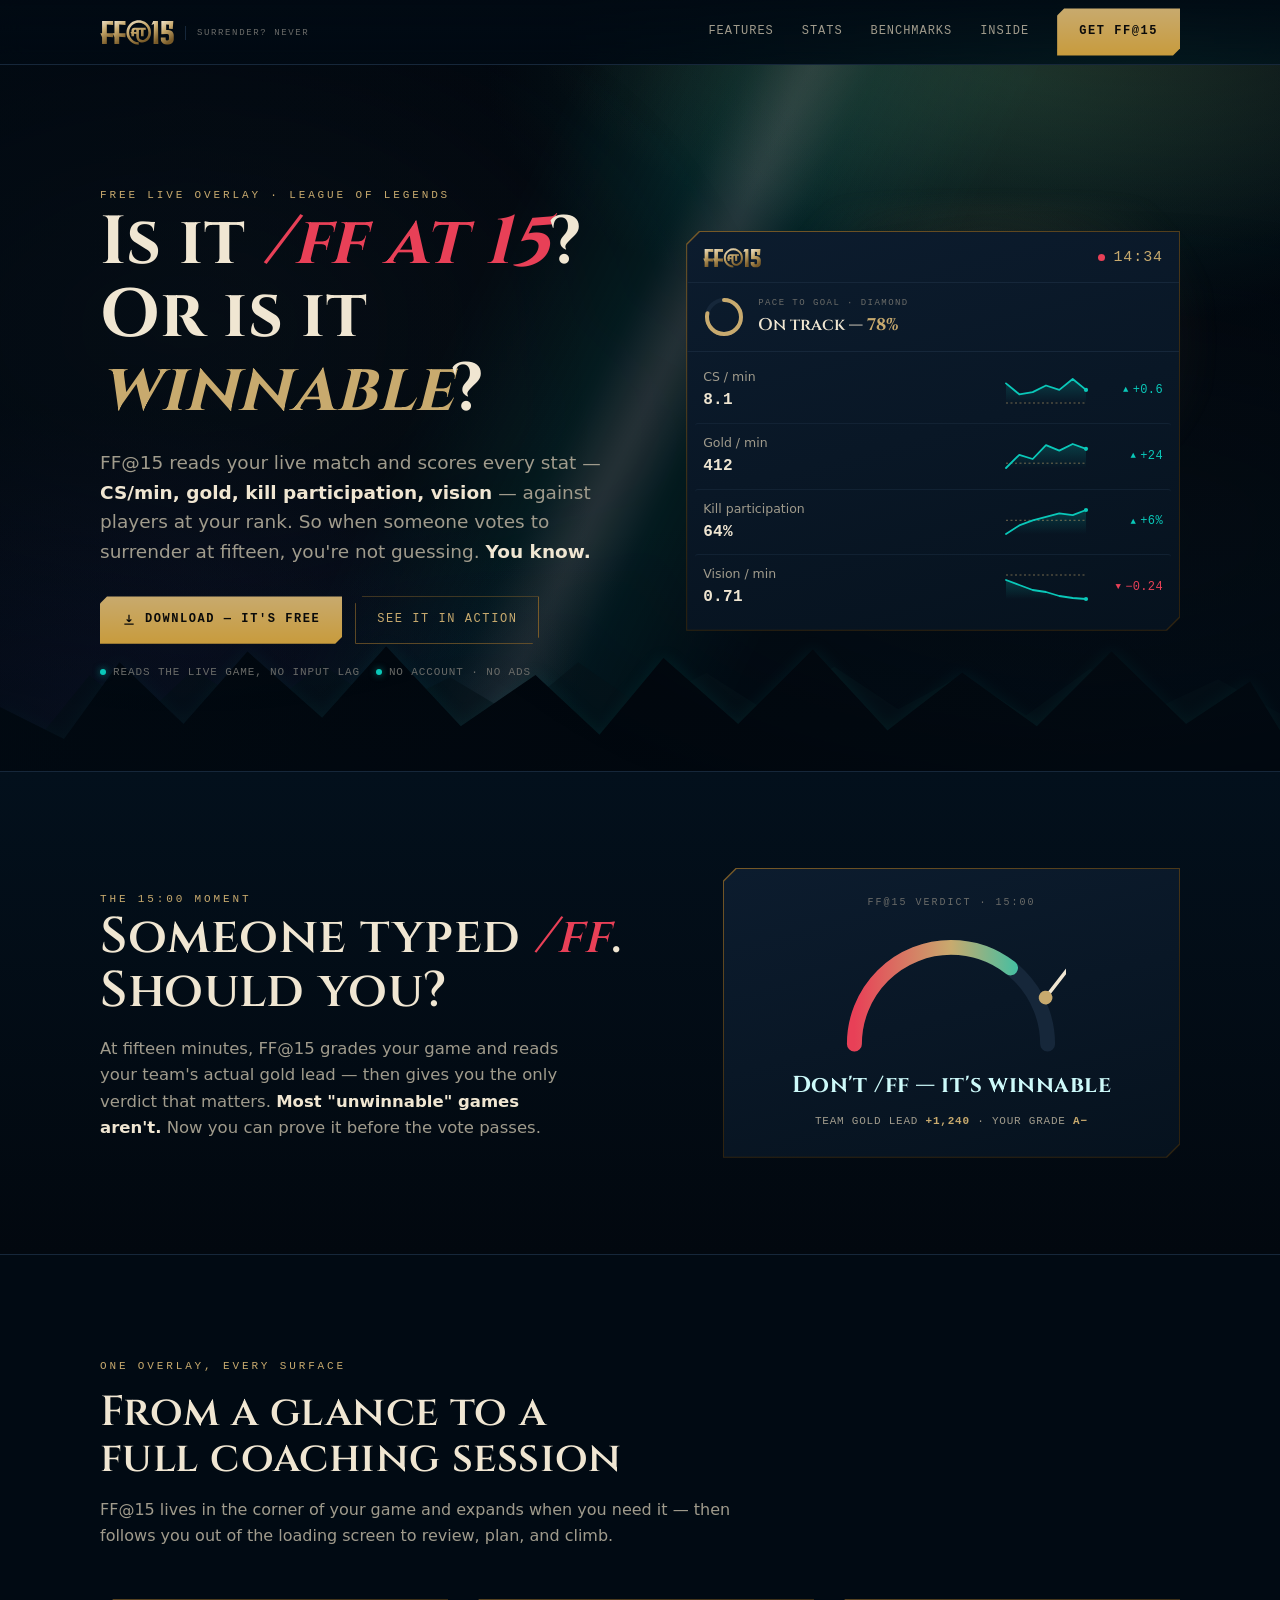
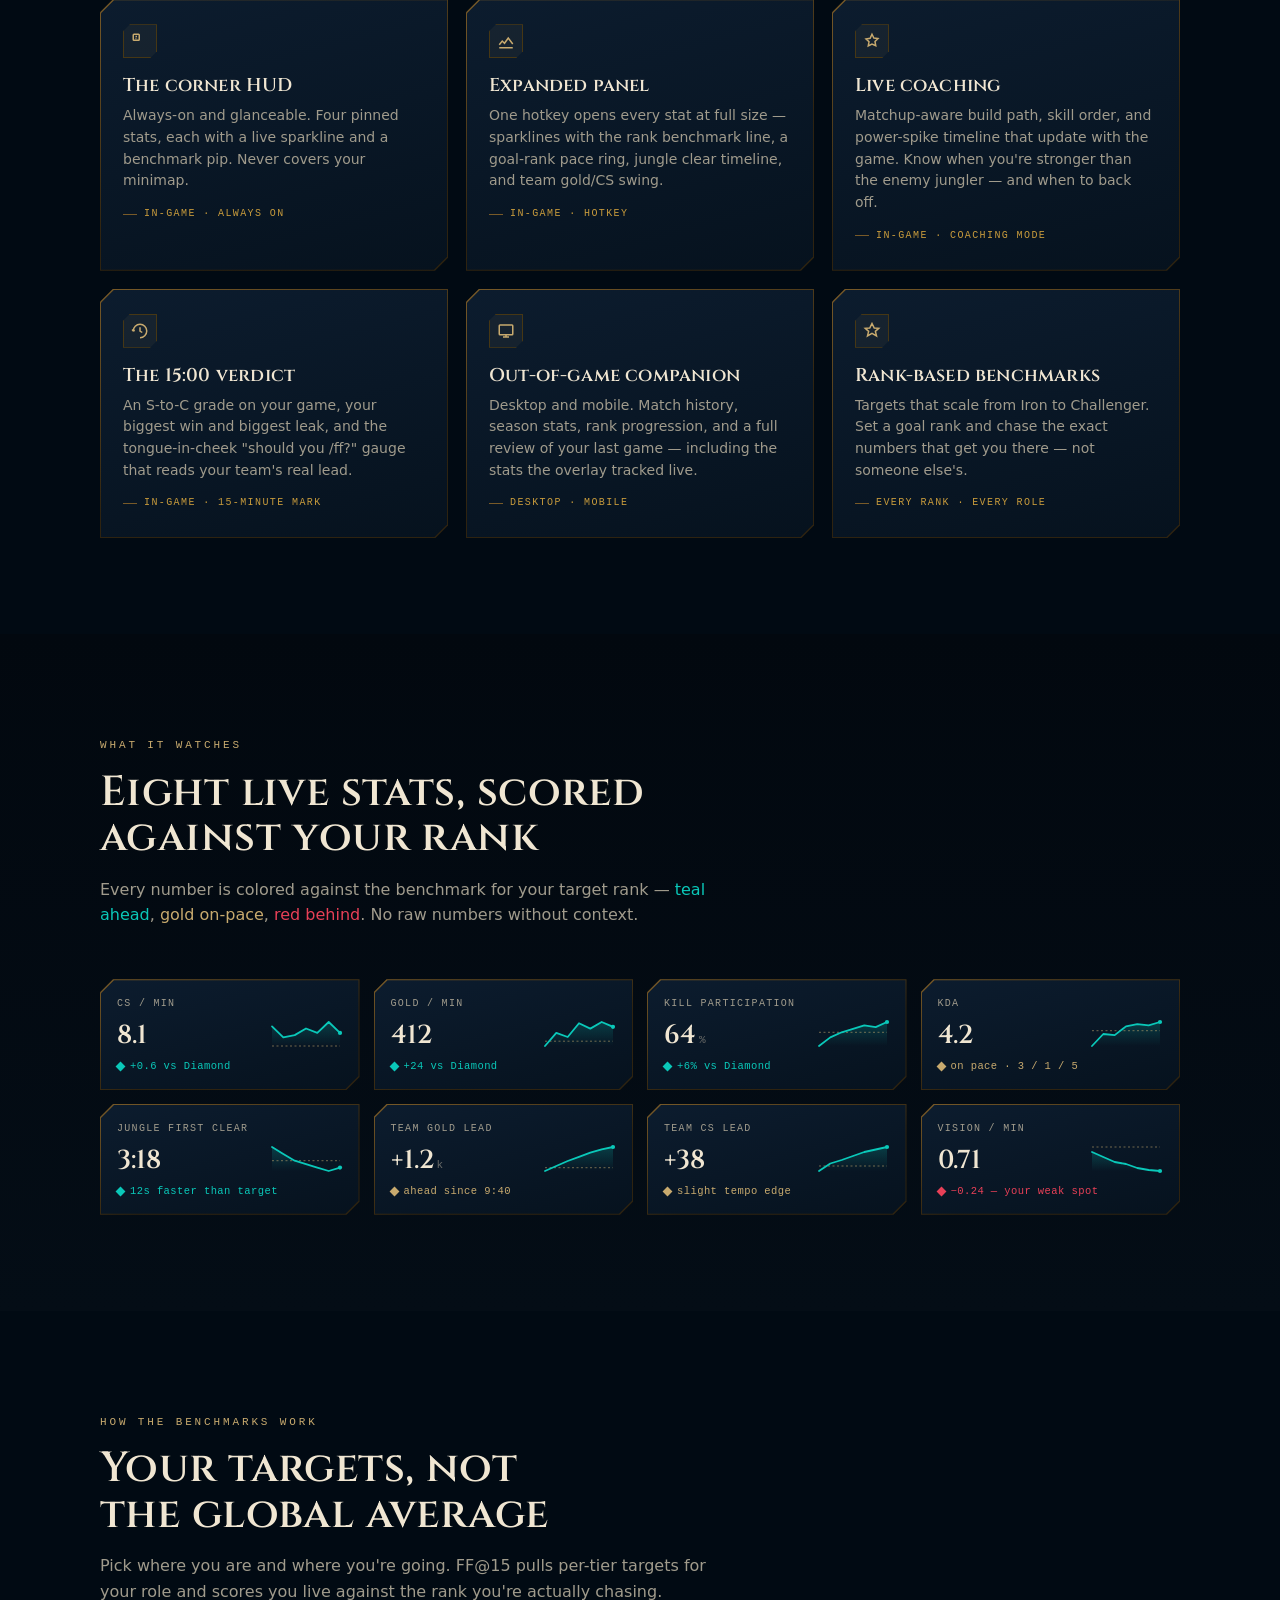
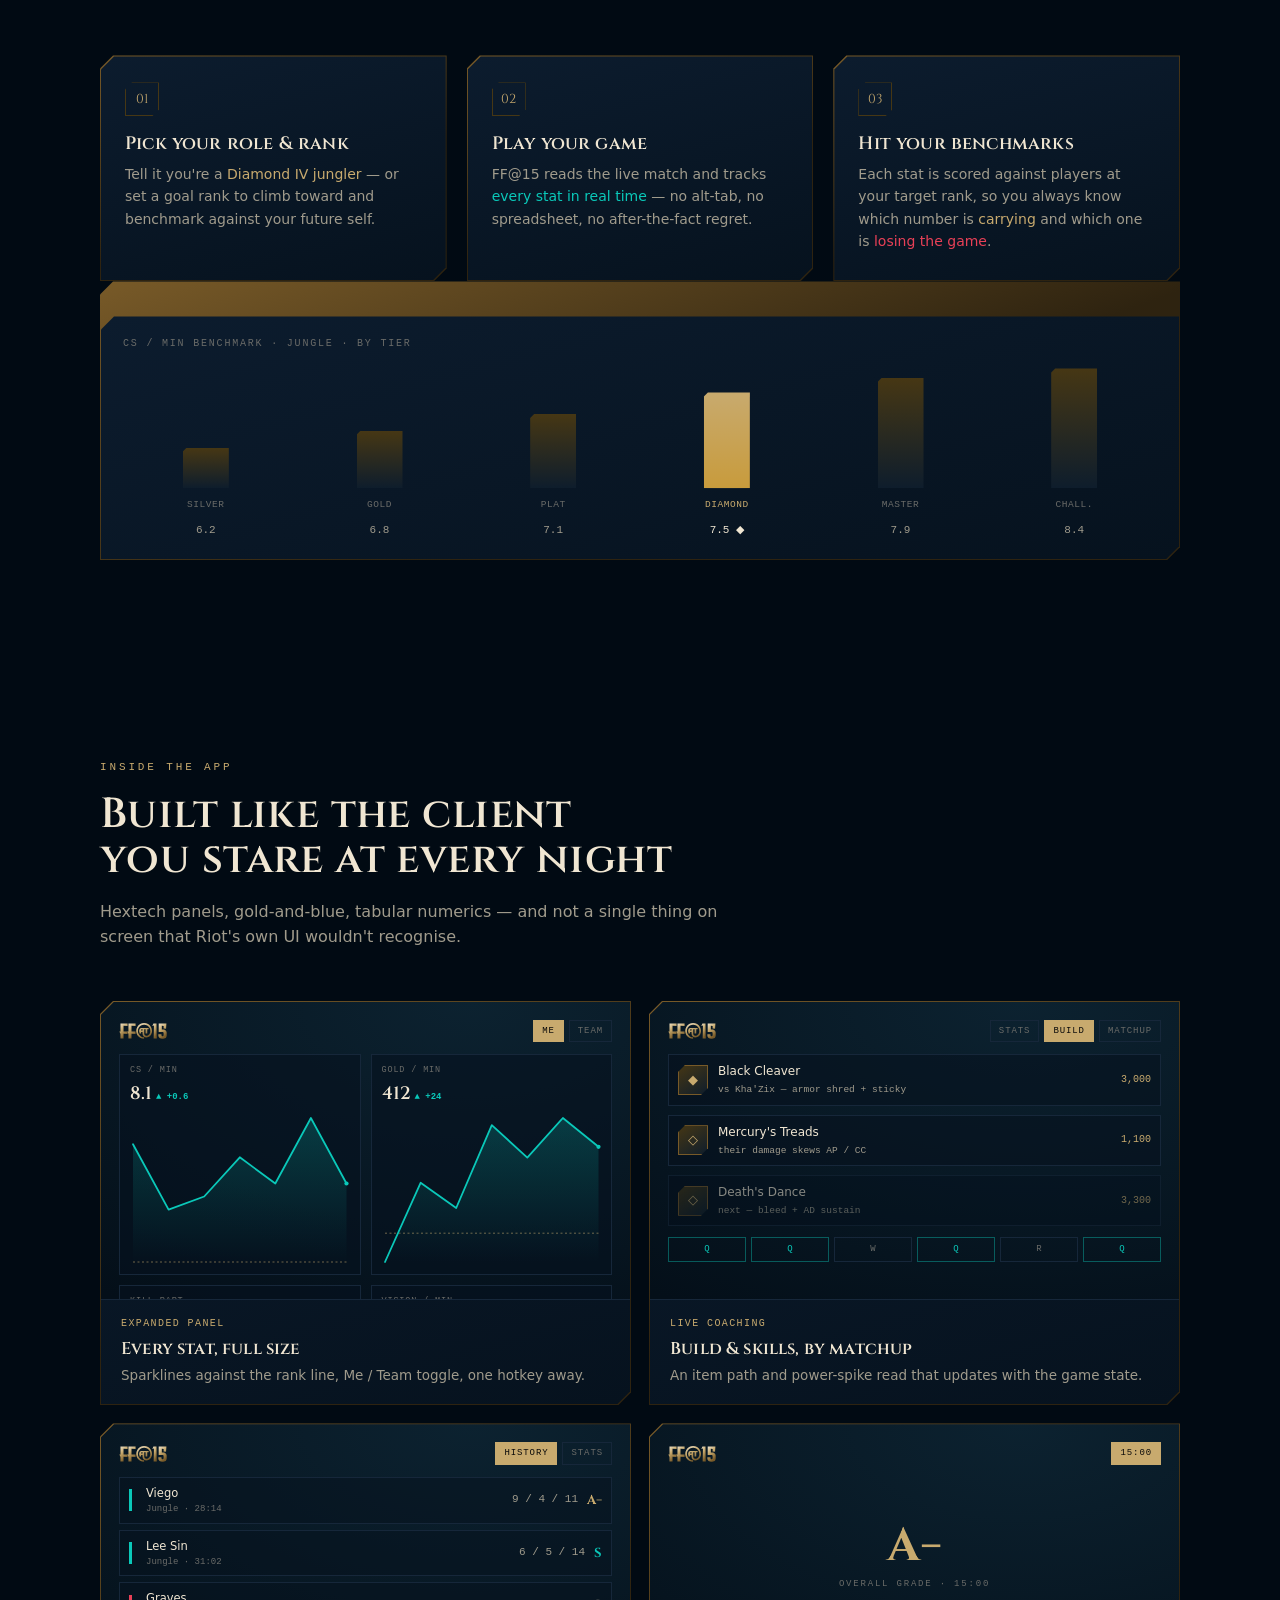
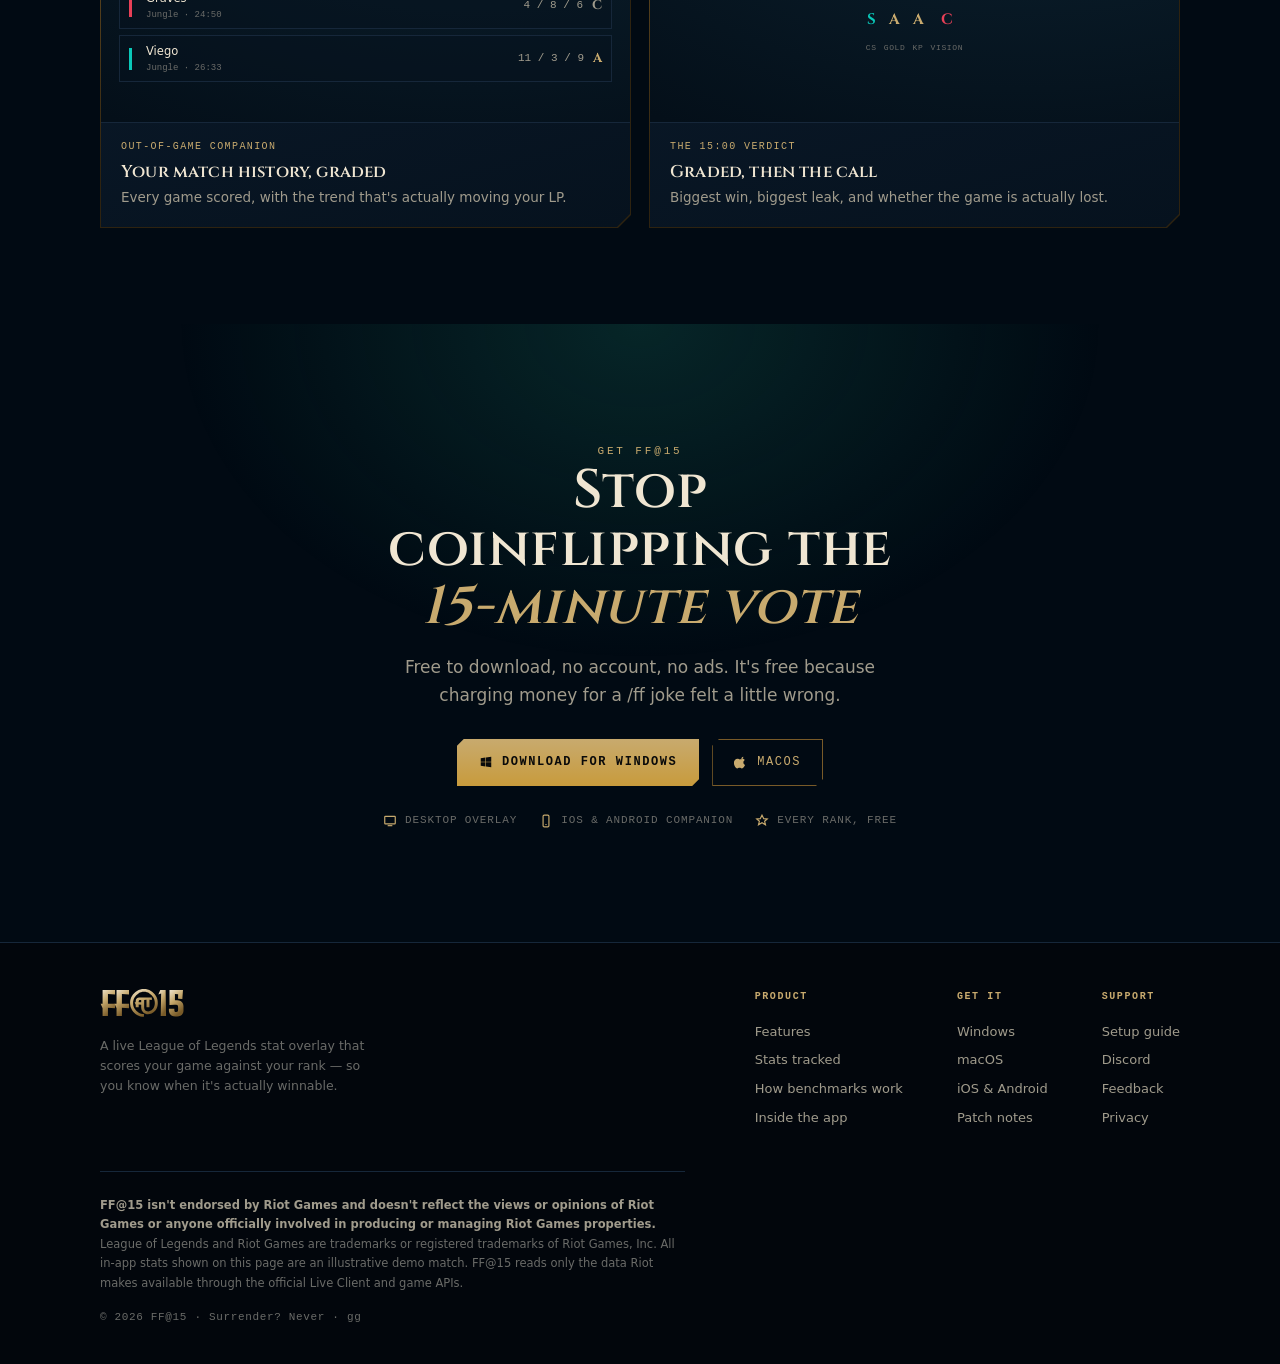
==== index.html @ ae90e87e "Initial FF@15 marketing site for GitHub Pages. Self-contained landing page with OG image, custom dom" ====
<!doctype html>
<html lang="en">
<head>
<meta charset="utf-8"/>
<meta name="viewport" content="width=device-width,initial-scale=1"/>
<title>FF@15 — Know if it's actually winnable, by 15:00</title>
<meta name="description" content="A free live overlay for League of Legends. FF@15 reads your match in real time and scores every stat — CS/min, gold, KP, vision — against your rank. So when someone types /ff at 15, you actually know the answer."/>
<meta name="theme-color" content="#010A13"/>

<!-- ====== Social / Open Graph ======
     Replace https://ff15.gg with your real deployed domain before going live.
     og:image MUST be an absolute URL for previews to render. -->
<link rel="canonical" href="https://ff15.gg/"/>
<meta property="og:type" content="website"/>
<meta property="og:site_name" content="FF@15"/>
<meta property="og:url" content="https://ff15.gg/"/>
<meta property="og:title" content="FF@15 — Know if it's actually winnable, by 15:00"/>
<meta property="og:description" content="A free League of Legends live overlay that scores every stat against your rank in real time. So when someone types /ff at 15, you know the answer."/>
<meta property="og:image" content="https://ff15.gg/og-image.png"/>
<meta property="og:image:secure_url" content="https://ff15.gg/og-image.png"/>
<meta property="og:image:type" content="image/png"/>
<meta property="og:image:width" content="1200"/>
<meta property="og:image:height" content="630"/>
<meta property="og:image:alt" content="FF@15 live overlay over Summoner's Rift at night — match clock at 14:32, stats scored against the Diamond benchmark."/>
<meta name="twitter:card" content="summary_large_image"/>
<meta name="twitter:title" content="FF@15 — Know if it's actually winnable, by 15:00"/>
<meta name="twitter:description" content="A free League of Legends live overlay that scores every stat against your rank in real time. So when someone types /ff at 15, you know the answer."/>
<meta name="twitter:image" content="https://ff15.gg/og-image.png"/>
<meta name="twitter:image:alt" content="FF@15 live overlay over Summoner's Rift at night."/>

<link rel="preconnect" href="https://fonts.googleapis.com"/>
<link rel="preconnect" href="https://fonts.gstatic.com" crossorigin/>
<link href="https://fonts.googleapis.com/css2?family=Cinzel:wght@500;600;700&display=swap" rel="stylesheet"/>
<style>
  :root{
    --bg:#010A13;--bg-2:#02060c;--surface:#0A1428;--surface-2:#0c1c2e;--fg:#F0E6D2;
    --muted:#A09B8C;--dim:#6A6B68;
    --gold:#C8AA6E;--gold-2:#C89B3C;--gold-bright:#F0E6D2;--border-gold:#785A28;--line-gold:#463714;
    --line:#16273A;--blue:#0AC8B9;--blue-light:#CDFAFA;--red:#E84057;
    --fd:'Cinzel','Trajan Pro','Palatino Linotype',Georgia,serif;
    --fb:-apple-system,BlinkMacSystemFont,'Segoe UI',system-ui,sans-serif;
    --fm:ui-monospace,'SF Mono',Menlo,monospace;
    --bevel:polygon(13px 0,100% 0,100% calc(100% - 13px),calc(100% - 13px) 100%,0 100%,0 13px);
    --bevel-sm:polygon(7px 0,100% 0,100% calc(100% - 7px),calc(100% - 7px) 100%,0 100%,0 7px);
  }
  *{box-sizing:border-box;margin:0;padding:0}
  html{scroll-behavior:smooth;overflow-x:hidden}
  svg.spk{display:block;width:100%;min-width:0;max-width:100%}
  body{
    background:var(--bg);color:var(--fg);font-family:var(--fb);line-height:1.6;
    -webkit-font-smoothing:antialiased;font-variant-numeric:tabular-nums;overflow-x:hidden;
  }
  /* hairline rune grid wash across the page */
  body::before{content:"";position:fixed;inset:0;pointer-events:none;z-index:0;opacity:.4;
    background:linear-gradient(transparent 96%,rgba(120,90,40,.05) 96%) 0 0/100% 44px,
      linear-gradient(90deg,transparent 96%,rgba(120,90,40,.05) 96%) 0 0/44px 100%;
    mask:radial-gradient(140% 70% at 50% 0%,#000,transparent 78%);}
  .wrap{max-width:1160px;margin:0 auto;padding:0 clamp(18px,4vw,40px);position:relative;z-index:1}
  a{color:inherit;text-decoration:none}
  h1,h2,h3{font-family:var(--fd);font-weight:600;letter-spacing:.01em;line-height:1.08;text-wrap:balance}
  .mono{font-family:var(--fm)}
  .kicker{font-family:var(--fm);font-size:11px;letter-spacing:.26em;text-transform:uppercase;color:var(--gold)}

  /* ---- buttons ---- */
  .btn{display:inline-flex;align-items:center;gap:9px;font-family:var(--fm);font-size:12px;
    letter-spacing:.13em;text-transform:uppercase;padding:14px 22px;cursor:pointer;border:0;
    clip-path:var(--bevel-sm);transition:transform .15s,filter .15s,background .15s;position:relative}
  .btn:hover{transform:translateY(-2px)}
  .btn-gold{background:linear-gradient(180deg,var(--gold),var(--gold-2));color:#0a0a0a;font-weight:700;
    box-shadow:0 6px 22px rgba(200,155,60,.28)}
  .btn-gold:hover{filter:brightness(1.08)}
  .btn-ghost{background:transparent;color:var(--gold);box-shadow:inset 0 0 0 1px var(--border-gold)}
  .btn-ghost:hover{background:rgba(200,170,110,.07);color:var(--blue-light);box-shadow:inset 0 0 0 1px var(--gold)}
  .btn svg{width:14px;height:14px}

  /* ---- hex panel (gradient border + bevel) ---- */
  .hex{background:linear-gradient(160deg,var(--border-gold),#2e2310 60%);clip-path:var(--bevel);padding:1px}
  .hex-in{background:linear-gradient(165deg,var(--surface-2),#06121e);clip-path:var(--bevel);height:100%}

  /* ---- nav ---- */
  header.nav{position:sticky;top:0;z-index:50;backdrop-filter:blur(12px);-webkit-backdrop-filter:blur(12px);
    background:linear-gradient(180deg,rgba(1,10,19,.92),rgba(1,10,19,.62));border-bottom:1px solid var(--line)}
  .nav-in{display:flex;align-items:center;gap:22px;height:64px}
  .brand{display:flex;align-items:center;gap:11px}
  .brand .logo{width:74px;height:25px;display:block}
  .brand .tag{font-family:var(--fm);font-size:9px;letter-spacing:.18em;color:var(--dim);text-transform:uppercase;
    border-left:1px solid var(--line);padding-left:11px;margin-top:2px}
  .nav-links{margin-left:auto;display:flex;align-items:center;gap:28px}
  .nav-links a.lk{font-family:var(--fm);font-size:12px;letter-spacing:.08em;color:var(--muted);text-transform:uppercase;transition:color .15s}
  .nav-links a.lk:hover{color:var(--gold)}
  @media(max-width:780px){.nav-links a.lk{display:none}}

  /* ---- hero ---- */
  .hero{position:relative;padding:clamp(64px,9vw,118px) 0 clamp(56px,7vw,92px)}
  .hero::before{content:"";position:absolute;inset:-10% -20% auto;height:120%;z-index:0;pointer-events:none;
    background:radial-gradient(60% 70% at 78% 8%,rgba(16,80,72,.55),transparent 55%),
      radial-gradient(55% 60% at 8% 80%,rgba(40,35,80,.4),transparent 60%);}
  .hero-grid{position:relative;z-index:1;display:grid;grid-template-columns:1.04fr .96fr;gap:clamp(28px,4vw,56px);align-items:center}
  @media(max-width:900px){.hero-grid{grid-template-columns:1fr;gap:42px}}
  .hero h1{font-size:clamp(38px,6vw,68px);font-weight:700}
  .hero h1 .em{color:var(--gold);font-style:italic}
  .hero h1 .ff{color:var(--red);font-style:italic;white-space:nowrap}
  .hero .lede{color:var(--muted);font-size:clamp(15px,1.6vw,18.5px);margin-top:22px;max-width:52ch}
  .hero .lede b{color:var(--fg);font-weight:600}
  .hero-cta{display:flex;gap:13px;flex-wrap:wrap;margin-top:30px}
  .hero-sub{display:flex;gap:16px;flex-wrap:wrap;margin-top:20px;font-family:var(--fm);font-size:11px;
    letter-spacing:.08em;color:var(--dim);text-transform:uppercase}
  .hero-sub span{display:inline-flex;align-items:center;gap:7px}
  .hero-sub .dot{width:6px;height:6px;border-radius:50%;background:var(--blue);box-shadow:0 0 7px rgba(10,200,185,.6)}

  /* ---- Summoner's Rift at night (original CSS/SVG scene) ---- */
  .rift{position:absolute;inset:0;z-index:0;overflow:hidden;pointer-events:none}
  .rift>*{position:absolute}
  .rift .sky{inset:0;background:
    radial-gradient(78% 66% at 84% -8%,rgba(200,155,60,.20),transparent 55%),
    radial-gradient(70% 60% at 80% 2%,rgba(16,92,84,.50),transparent 60%),
    radial-gradient(64% 70% at 6% 92%,rgba(44,38,92,.40),transparent 62%),
    linear-gradient(180deg,#02070e 0%,#01060c 58%,var(--bg) 100%)}
  /* river of light cutting diagonally toward the horizon */
  .rift .river{inset:-24% -12%;
    background:linear-gradient(116deg,transparent 39%,rgba(10,200,185,.09) 47%,rgba(205,250,250,.17) 50%,rgba(10,200,185,.09) 53%,transparent 61%);
    filter:blur(7px);mix-blend-mode:screen}
  .rift .trees{bottom:0;left:0;width:100%;height:auto;display:block}
  .rift .trees.far{opacity:.62}
  .rift .trees.near{filter:drop-shadow(0 -1px 8px rgba(10,200,185,.11))}
  .rift .fog{inset:-30%;filter:blur(34px);
    background:radial-gradient(40% 48% at 28% 42%,rgba(120,150,160,.07),transparent 70%),
      radial-gradient(48% 40% at 72% 60%,rgba(80,112,124,.06),transparent 70%);
    animation:riftFog 28s ease-in-out infinite alternate}
  @keyframes riftFog{from{transform:translate3d(-2%,0,0)}to{transform:translate3d(3.5%,-2%,0)}}
  .rift .motes i{position:absolute;width:3px;height:3px;border-radius:50%;background:var(--gold);
    box-shadow:0 0 7px 1px rgba(200,170,110,.7);opacity:0;animation:riftMote linear infinite}
  .rift .motes i.t{background:var(--blue-light);box-shadow:0 0 7px 1px rgba(10,200,185,.7)}
  @keyframes riftMote{0%{opacity:0;transform:translateY(12px) scale(.8)}
    16%{opacity:.9}82%{opacity:.65}100%{opacity:0;transform:translateY(-64px) scale(1.05)}}
  /* vignette keeps the copy column dark + legible */
  .rift .vig{inset:0;background:
    radial-gradient(120% 95% at 32% 38%,transparent 32%,rgba(1,10,19,.5) 80%),
    linear-gradient(90deg,rgba(1,10,19,.58),transparent 47%)}
  @media(prefers-reduced-motion:reduce){.rift .fog,.rift .motes i{animation:none}}

  /* ---- hero HUD mockup ---- */
  .hud{position:relative}
  .hud-glow{position:absolute;inset:-30px;background:radial-gradient(60% 60% at 60% 30%,rgba(200,170,110,.16),transparent 70%);filter:blur(8px);z-index:0}
  .hud-card{position:relative;z-index:1}
  .hud-top{display:flex;align-items:center;gap:12px;padding:14px 16px 12px;border-bottom:1px solid var(--line)}
  .hud-top .logo{width:58px;height:20px}
  .clock{margin-left:auto;display:flex;align-items:center;gap:8px}
  .clock .live{width:7px;height:7px;border-radius:50%;background:var(--red);box-shadow:0 0 0 0 rgba(232,64,87,.6);animation:pulse 1.8s infinite}
  @keyframes pulse{0%{box-shadow:0 0 0 0 rgba(232,64,87,.55)}70%{box-shadow:0 0 0 8px rgba(232,64,87,0)}100%{box-shadow:0 0 0 0 rgba(232,64,87,0)}}
  .clock .t{font-family:var(--fm);font-size:15px;color:var(--gold);letter-spacing:.06em}
  .pace{padding:13px 16px;border-bottom:1px solid var(--line);display:flex;align-items:center;gap:13px}
  .pace .ring{width:42px;height:42px;flex:0 0 auto}
  .pace .pace-txt .lab{font-family:var(--fm);font-size:9px;letter-spacing:.16em;color:var(--dim);text-transform:uppercase}
  .pace .pace-txt .val{font-family:var(--fd);font-size:17px;color:var(--fg);font-weight:600;margin-top:1px}
  .pace .pace-txt .val b{color:var(--gold)}
  .rows{padding:6px 8px 10px}
  .row{display:grid;grid-template-columns:1fr 86px 64px;align-items:center;gap:10px;padding:9px 8px;border-radius:3px}
  .row+.row{border-top:1px solid rgba(22,39,58,.7)}
  .row .name{font-size:12.5px;color:var(--muted)}
  .row .name b{display:block;color:var(--fg);font-size:16px;font-family:var(--fm);letter-spacing:.02em;margin-top:1px}
  .row .spk{height:30px}
  .row .delta{justify-self:end;font-family:var(--fm);font-size:12px;letter-spacing:.03em;display:flex;align-items:center;gap:4px;white-space:nowrap}
  .up{color:var(--blue)} .down{color:var(--red)} .on{color:var(--gold)}
  .row .delta .ar{font-size:9px}

  /* ---- section scaffolding ---- */
  section{position:relative;padding:clamp(56px,8vw,96px) 0}
  .sec-head{max-width:62ch;margin-bottom:clamp(34px,4vw,52px)}
  .sec-head h2{font-size:clamp(26px,3.6vw,42px);margin-top:14px}
  .sec-head p{color:var(--muted);font-size:16px;margin-top:16px}
  .divider{height:1px;background:linear-gradient(90deg,transparent,var(--border-gold),transparent);opacity:.5}

  /* reveal */
  .rv{opacity:0;transform:translateY(22px);transition:opacity .7s cubic-bezier(.2,.7,.2,1),transform .7s cubic-bezier(.2,.7,.2,1)}
  .rv.in{opacity:1;transform:none}

  /* ---- hook band ---- */
  .hook{background:linear-gradient(180deg,#03101c,#02080f);border-top:1px solid var(--line);border-bottom:1px solid var(--line)}
  .hook-grid{display:grid;grid-template-columns:1.1fr .9fr;gap:clamp(30px,5vw,64px);align-items:center}
  @media(max-width:820px){.hook-grid{grid-template-columns:1fr;gap:36px}}
  .hook h2{font-size:clamp(28px,4.2vw,50px)}
  .hook h2 .slash{color:var(--red);font-style:italic}
  .hook p{color:var(--muted);font-size:16.5px;margin-top:18px;max-width:46ch}
  .hook p b{color:var(--fg)}
  /* verdict gauge */
  .verdict{padding:26px 24px;text-align:center}
  .verdict .lab{font-family:var(--fm);font-size:10px;letter-spacing:.2em;color:var(--dim);text-transform:uppercase}
  .gauge{width:230px;max-width:80%;margin:18px auto 4px;display:block}
  .verdict .call{font-family:var(--fd);font-size:23px;font-weight:700;color:var(--blue-light);margin-top:6px;letter-spacing:.02em}
  .verdict .sub{font-family:var(--fm);font-size:11px;letter-spacing:.07em;color:var(--muted);margin-top:8px;text-transform:uppercase}
  .verdict .sub b{color:var(--gold)}

  /* ---- features ---- */
  .feat-grid{display:grid;grid-template-columns:repeat(3,1fr);gap:18px}
  @media(max-width:900px){.feat-grid{grid-template-columns:repeat(2,1fr)}}
  @media(max-width:600px){.feat-grid{grid-template-columns:1fr}}
  .feat{padding:24px 22px 26px;height:100%}
  .feat .ic{width:34px;height:34px;display:grid;place-items:center;color:var(--gold);
    box-shadow:inset 0 0 0 1px var(--line-gold);clip-path:var(--bevel-sm);background:rgba(200,170,110,.06)}
  .feat .ic svg{width:18px;height:18px}
  .feat h3{font-size:18.5px;margin-top:18px;color:var(--fg)}
  .feat p{color:var(--muted);font-size:14px;margin-top:9px;line-height:1.55}
  .feat .meta{font-family:var(--fm);font-size:10px;letter-spacing:.14em;text-transform:uppercase;color:var(--gold-2);margin-top:14px;display:flex;align-items:center;gap:7px}
  .feat .meta::before{content:"";width:14px;height:1px;background:var(--border-gold)}

  /* ---- stats tracked ---- */
  .stats{background:linear-gradient(180deg,#02080f,#040d16)}
  .stat-grid{display:grid;grid-template-columns:repeat(4,1fr);gap:14px}
  @media(max-width:860px){.stat-grid{grid-template-columns:repeat(2,1fr)}}
  .stat{padding:16px 16px 14px}
  .stat .sn{font-family:var(--fm);font-size:10px;letter-spacing:.13em;text-transform:uppercase;color:var(--muted)}
  .stat .row2{display:flex;align-items:flex-end;justify-content:space-between;gap:8px;margin-top:7px}
  .stat .v{font-family:var(--fd);font-size:26px;font-weight:600;color:var(--fg);line-height:1}
  .stat .v small{font-family:var(--fm);font-size:11px;color:var(--dim);font-weight:400;margin-left:3px}
  .stat .spk{height:30px;width:74px;flex:0 0 auto}
  .stat .bm{font-family:var(--fm);font-size:10.5px;letter-spacing:.04em;margin-top:9px;display:flex;align-items:center;gap:6px}
  .stat .bm .pip{width:7px;height:7px;transform:rotate(45deg)}

  /* ---- how it works ---- */
  .steps{display:grid;grid-template-columns:repeat(3,1fr);gap:20px;counter-reset:s}
  @media(max-width:820px){.steps{grid-template-columns:1fr;gap:14px}}
  .step{padding:26px 24px 28px;position:relative;counter-increment:s}
  .step .no{font-family:var(--fd);font-size:13px;color:var(--gold);width:34px;height:34px;display:grid;place-items:center;
    box-shadow:inset 0 0 0 1px var(--line-gold);clip-path:var(--bevel-sm)}
  .step .no::before{content:counter(s,decimal-leading-zero)}
  .step h3{font-size:18px;margin-top:18px;color:var(--fg)}
  .step p{color:var(--muted);font-size:14px;margin-top:9px}
  .step p .g{color:var(--gold)} .step p .t{color:var(--blue)}
  /* rank ladder */
  .ladder{margin-top:34px;padding:20px 22px}
  .ladder .lab{font-family:var(--fm);font-size:10px;letter-spacing:.18em;text-transform:uppercase;color:var(--dim);margin-bottom:16px}
  .tiers{display:flex;align-items:flex-end;gap:8px}
  .tier{flex:1;display:flex;flex-direction:column;align-items:center;gap:9px;justify-content:flex-end}
  .tier .track{width:100%;height:120px;display:flex;align-items:flex-end;justify-content:center}
  .tier .bar{width:100%;max-width:46px;height:0;clip-path:polygon(4px 0,100% 0,100% 100%,0 100%,0 4px);
    background:linear-gradient(180deg,var(--line-gold),#0e1d2c);position:relative;transition:height .9s cubic-bezier(.2,.7,.2,1)}
  .tier .bar.goal{background:linear-gradient(180deg,var(--gold),var(--gold-2));box-shadow:0 0 18px rgba(200,170,110,.35)}
  .tier .tn{font-family:var(--fm);font-size:9.5px;letter-spacing:.06em;color:var(--dim);text-transform:uppercase}
  .tier.goal .tn{color:var(--gold)}
  .tier .tv{font-family:var(--fm);font-size:11px;color:var(--muted)}
  .tier.goal .tv{color:var(--gold-bright)}

  /* ---- showcase ---- */
  .show-grid{display:grid;grid-template-columns:repeat(2,1fr);gap:18px}
  @media(max-width:760px){.show-grid{grid-template-columns:1fr}}
  .shot{padding:0;overflow:hidden}
  .shot .cap{padding:16px 20px 18px;border-top:1px solid var(--line)}
  .shot .cap .t{font-family:var(--fm);font-size:10px;letter-spacing:.14em;text-transform:uppercase;color:var(--gold)}
  .shot .cap h3{font-size:17px;margin-top:8px;color:var(--fg)}
  .shot .cap p{color:var(--muted);font-size:13.5px;margin-top:6px}
  .shot .frame{aspect-ratio:16/9;position:relative;overflow:hidden;background:radial-gradient(120% 120% at 70% 0%,#0c2230,#040f19)}
  .shot .frame .px{position:absolute;inset:18px;display:flex;flex-direction:column}

  /* mini in-frame mock: expanded panel */
  .mk-head{display:flex;align-items:center;gap:8px;margin-bottom:12px}
  .mk-head .logo{width:48px;height:16px}
  .mk-head .tabs{margin-left:auto;display:flex;gap:5px}
  .mk-head .tabs span{font-family:var(--fm);font-size:9px;letter-spacing:.1em;text-transform:uppercase;color:var(--dim);padding:4px 9px;box-shadow:inset 0 0 0 1px var(--line)}
  .mk-head .tabs span.on{color:#0a0a0a;background:var(--gold);box-shadow:none}
  .mk-charts{flex:1;display:grid;grid-template-columns:1fr 1fr;gap:10px}
  .mk-ch{padding:10px 11px;box-shadow:inset 0 0 0 1px var(--line);background:rgba(6,18,30,.6);display:flex;flex-direction:column}
  .mk-ch .cn{font-family:var(--fm);font-size:8.5px;letter-spacing:.1em;text-transform:uppercase;color:var(--dim)}
  .mk-ch .cv{font-family:var(--fd);font-size:18px;color:var(--fg);margin-top:2px;font-weight:600}
  .mk-ch .cv small{font-family:var(--fm);font-size:9px;color:var(--blue);margin-left:4px}
  .mk-ch .spk{flex:1;min-height:26px;margin-top:6px}

  /* mini in-frame mock: build/coaching */
  .mk-build{flex:1;display:flex;flex-direction:column;gap:9px}
  .mk-build .br{display:flex;align-items:center;gap:10px;padding:8px 10px;box-shadow:inset 0 0 0 1px var(--line);background:rgba(6,18,30,.55)}
  .mk-build .it{width:30px;height:30px;flex:0 0 auto;clip-path:var(--bevel-sm);background:linear-gradient(145deg,var(--line-gold),#0e1d2c);box-shadow:inset 0 0 0 1px var(--border-gold);display:grid;place-items:center;color:var(--gold);font-family:var(--fd);font-size:13px}
  .mk-build .bt{flex:1}
  .mk-build .bt .bn{font-size:12px;color:var(--fg)}
  .mk-build .bt .bd{font-family:var(--fm);font-size:9.5px;color:var(--muted);margin-top:1px}
  .mk-build .bc{font-family:var(--fm);font-size:10px;color:var(--gold)}
  .mk-skill{display:flex;gap:5px;margin-top:2px}
  .mk-skill span{flex:1;text-align:center;font-family:var(--fm);font-size:9px;padding:5px 0;color:var(--dim);box-shadow:inset 0 0 0 1px var(--line)}
  .mk-skill span.q{color:var(--blue);box-shadow:inset 0 0 0 1px rgba(10,200,185,.4)}

  /* mini in-frame mock: companion history */
  .mk-hist{flex:1;display:flex;flex-direction:column;gap:6px}
  .mk-hist .hr{display:grid;grid-template-columns:8px 1fr auto auto;align-items:center;gap:9px;padding:7px 10px;box-shadow:inset 0 0 0 1px var(--line);background:rgba(6,18,30,.5)}
  .mk-hist .hr .res{width:3px;height:22px}
  .mk-hist .hr.w .res{background:var(--blue)} .mk-hist .hr.l .res{background:var(--red)}
  .mk-hist .ch{font-size:11.5px;color:var(--fg)}
  .mk-hist .ch small{display:block;font-family:var(--fm);font-size:9px;color:var(--dim)}
  .mk-hist .kda{font-family:var(--fm);font-size:11px;color:var(--muted)}
  .mk-hist .gr{font-family:var(--fd);font-size:13px;font-weight:700}

  /* mini in-frame mock: 15:00 verdict */
  .mk-vd{flex:1;display:flex;flex-direction:column;align-items:center;justify-content:center;text-align:center}
  .mk-vd .gr{font-family:var(--fd);font-size:46px;font-weight:700;color:var(--gold);line-height:1}
  .mk-vd .gl{font-family:var(--fm);font-size:9px;letter-spacing:.2em;text-transform:uppercase;color:var(--dim);margin-top:8px}
  .mk-vd .grades{display:flex;gap:7px;margin-top:16px}
  .mk-vd .gd{text-align:center}
  .mk-vd .gd b{font-family:var(--fd);font-size:15px;font-weight:700;display:block}
  .mk-vd .gd small{font-family:var(--fm);font-size:8px;letter-spacing:.08em;text-transform:uppercase;color:var(--dim)}

  /* ---- final CTA ---- */
  .cta{position:relative;text-align:center;padding:clamp(64px,9vw,112px) 0}
  .cta::before{content:"";position:absolute;inset:0;background:radial-gradient(60% 90% at 50% 0%,rgba(16,80,72,.4),transparent 60%);z-index:0}
  .cta-in{position:relative;z-index:1;max-width:60ch;margin:0 auto}
  .cta h2{font-size:clamp(30px,4.6vw,54px)}
  .cta h2 .g{color:var(--gold);font-style:italic}
  .cta p{color:var(--muted);font-size:17px;margin-top:18px}
  .cta-btns{display:flex;gap:13px;justify-content:center;flex-wrap:wrap;margin-top:30px}
  .platforms{display:flex;gap:22px;justify-content:center;flex-wrap:wrap;margin-top:26px;font-family:var(--fm);
    font-size:11px;letter-spacing:.08em;text-transform:uppercase;color:var(--dim)}
  .platforms span{display:inline-flex;align-items:center;gap:8px}
  .platforms svg{width:14px;height:14px;color:var(--gold)}

  /* ---- footer ---- */
  footer{border-top:1px solid var(--line);background:var(--bg-2);padding:46px 0 38px}
  .foot-in{display:flex;gap:30px;flex-wrap:wrap;align-items:flex-start;justify-content:space-between}
  .foot-brand .logo{width:84px;height:28px}
  .foot-brand p{color:var(--dim);font-size:12.5px;margin-top:12px;max-width:34ch;line-height:1.6}
  .foot-cols{display:flex;gap:54px;flex-wrap:wrap}
  .foot-col h4{font-family:var(--fm);font-size:10px;letter-spacing:.16em;text-transform:uppercase;color:var(--gold);margin-bottom:13px}
  .foot-col a{display:block;color:var(--muted);font-size:13px;padding:4px 0;transition:color .15s}
  .foot-col a:hover{color:var(--fg)}
  .legal{margin-top:38px;padding-top:24px;border-top:1px solid var(--line);color:var(--dim);font-size:11.5px;line-height:1.7;max-width:80ch}
  .legal b{color:var(--muted)}
  .copy{margin-top:14px;font-family:var(--fm);font-size:11px;letter-spacing:.06em;color:var(--dim)}
</style>
</head>
<body>

<!-- logo sprite -->
<svg width="0" height="0" style="position:absolute" aria-hidden="true">
  <defs>
    <linearGradient id="lg" x1="0" y1="0" x2="0.45" y2="1">
      <stop offset="0" stop-color="#F0E6D2"/><stop offset="0.45" stop-color="#C8AA6E"/><stop offset="1" stop-color="#785A28"/>
    </linearGradient>
    <symbol id="ff15" viewBox="0 0 179 60">
      <g transform="translate(0.8203,-9)" fill="url(#lg)" fill-rule="evenodd">
        <polygon points="30.9375 20.7109375 15.703125 19.65625 15.703125 40.671875 30.9375 40.671875 30.9375 50.359375 15.703125 49.3046875 15.703125 67 4.21875 67 4.21875 50.359375 0 40.671875 4.21875 40.671875 4.21875 11.0234375 30.9375 11.0234375"/>
        <polygon points="60.859375 20.7109375 45.625 19.65625 45.625 40.671875 60.859375 40.671875 60.859375 50.359375 45.625 49.3046875 45.625 67 34.140625 67 34.140625 50.359375 29.921875 40.671875 34.140625 40.671875 34.140625 11.0234375 60.859375 11.0234375"/>
        <path d="M92.8515625,9.1484375 C98.3203125,9.1484375 103.300781,10.4895833 107.792969,13.171875 C112.285156,15.8541667 115.865885,19.4414062 118.535156,23.9335938 C121.204427,28.4257812 122.539062,33.3932292 122.539062,38.8359375 C122.539062,41.9088542 122.19401,44.6041667 121.503906,46.921875 C120.813802,49.2395833 119.960938,51.21875 118.945312,52.859375 C117.929688,54.5 116.888021,55.8411458 115.820312,56.8828125 C113.867188,58.8880208 111.660156,60.4309896 109.199219,61.5117188 C106.738281,62.5924479 104.205729,63.1328125 101.601562,63.1328125 C97.6432292,63.1328125 94.2447917,61.8697917 91.40625,59.34375 C88.4635417,56.5833333 86.9791667,52.8984375 86.953125,48.2890625 L86.953125,42.6640625 L81.6015625,42.3125 L81.5625,42.3125 L81.5625,48.2890625 L75.234375,48.2890625 L75.234375,42.8984375 L72.8515625,37.546875 L75.234375,37.546875 L75.234375,34.4609375 C75.234375,32.5338542 75.8984375,30.8802083 77.2265625,29.5 C78.5546875,28.1197917 80.4296875,27.4296875 82.8515625,27.4296875 L109.765625,27.4296875 L109.765625,32.8203125 L104.6875,32.2734375 L104.6875,48.2890625 L98.3203125,48.2890625 L98.3203125,32.1953125 L93.3203125,32.7421875 L93.3203125,48.2109375 C93.3203125,50.2942708 93.7304688,51.9934896 94.5507812,53.3085938 C95.3710938,54.6236979 96.4192708,55.59375 97.6953125,56.21875 C98.9713542,56.84375 100.273438,57.15625 101.601562,57.15625 C103.346354,57.15625 105.052083,56.7135417 106.71875,55.828125 C108.385417,54.9427083 109.895833,53.8098958 111.25,52.4296875 C112.005208,51.6744792 112.753906,50.6848958 113.496094,49.4609375 C114.238281,48.2369792 114.863281,46.7526042 115.371094,45.0078125 C115.878906,43.2630208 116.132812,41.2057292 116.132812,38.8359375 C116.132812,34.5651042 115.084635,30.6328125 112.988281,27.0390625 C110.891927,23.4453125 108.079427,20.5611979 104.550781,18.3867188 C101.022135,16.2122396 97.1223958,15.125 92.8515625,15.125 C88.5807292,15.125 84.6875,16.2122396 81.171875,18.3867188 C77.65625,20.5611979 74.8502604,23.4453125 72.7539062,27.0390625 C70.6575521,30.6328125 69.609375,34.5651042 69.609375,38.8359375 C69.609375,43.1328125 70.6575521,47.078125 72.7539062,50.671875 C74.8502604,54.265625 77.65625,57.1497396 81.171875,59.3242188 C84.6875,61.4986979 88.5807292,62.5859375 92.8515625,62.5859375 L92.8515625,68.5234375 C87.4088542,68.5234375 82.4414062,67.1888021 77.9492188,64.5195312 C73.4570312,61.8502604 69.8697917,58.2695312 67.1875,53.7773438 C64.5052083,49.2851562 63.1640625,44.3046875 63.1640625,38.8359375 C63.1640625,33.3932292 64.5052083,28.4257812 67.1875,23.9335938 C69.8697917,19.4414062 73.4570312,15.8541667 77.9492188,13.171875 C82.4414062,10.4895833 87.4088542,9.1484375 92.8515625,9.1484375 Z M81.5625,37.546875 L86.953125,37.546875 L86.953125,32.6640625 L86.9140625,32.6640625 C86.3151042,32.6380208 85.7682292,32.625 85.2734375,32.625 C83.9192708,32.625 82.9947917,32.7552083 82.5,33.015625 C81.875,33.3541667 81.5625,34.34375 81.5625,35.984375 L81.5625,37.546875 Z"/>
        <polygon points="127.851562 11.0234375 139.335938 11.0234375 140.234375 67 128.789062 67 129.6875 18.6796875 123.632812 20.7109375 127.851562 11.0625"/>
        <path d="M177.578125,45.90625 L177.578125,55.984375 C177.447917,58.2239583 176.822917,60.2421875 175.703125,62.0390625 C174.583333,63.8359375 173.020833,65.2617188 171.015625,66.3164062 C169.010417,67.3710938 166.614583,67.8984375 163.828125,67.8984375 L160.078125,67.8984375 C157.1875,67.8984375 154.713542,67.3255208 152.65625,66.1796875 C150.598958,65.0338542 149.029948,63.5104167 147.949219,61.609375 C146.86849,59.7083333 146.328125,57.5729167 146.328125,55.203125 L146.328125,51.21875 L158.007812,51.21875 L158.046875,55.203125 C158.229167,56.296875 158.613281,57.0716146 159.199219,57.5273438 C159.785156,57.9830729 160.703125,58.2630208 161.953125,58.3671875 C163.802083,58.2630208 164.973958,57.6640625 165.46875,56.5703125 C165.885417,55.5807292 166.09375,53.8619792 166.09375,51.4140625 L166.09375,49.4609375 C166.09375,47.0651042 165.846354,45.359375 165.351562,44.34375 C164.856771,43.328125 163.606771,42.7942708 161.601562,42.7421875 L161.5625,42.703125 L159.257812,42.703125 L147.578125,43.171875 L147.578125,11.0234375 L176.523438,11.0234375 L175.15625,30.5546875 L166.015625,29.8515625 L166.132812,20.203125 L159.257812,19.6953125 L159.257812,33.2109375 L163.828125,33.2109375 C166.71875,33.2109375 169.192708,33.7838542 171.25,34.9296875 C173.307292,36.0755208 174.876302,37.6054688 175.957031,39.5195312 C177.03776,41.4335938 177.578125,43.5625 177.578125,45.90625 Z"/>
      </g>
    </symbol>
  </defs>
</svg>

<!-- ============ NAV ============ -->
<header class="nav">
  <div class="wrap nav-in">
    <a class="brand" href="#top" aria-label="FF@15 home">
      <svg class="logo"><use href="#ff15"/></svg>
      <span class="tag">Surrender? Never</span>
    </a>
    <nav class="nav-links">
      <a class="lk" href="#features">Features</a>
      <a class="lk" href="#stats">Stats</a>
      <a class="lk" href="#how">Benchmarks</a>
      <a class="lk" href="#showcase">Inside</a>
      <a class="btn btn-gold" href="#download">Get FF@15</a>
    </nav>
  </div>
</header>

<!-- ============ HERO ============ -->
<main id="top" class="hero">
  <div class="rift" aria-hidden="true">
    <div class="sky"></div>
    <div class="river"></div>
    <svg class="trees far" viewBox="0 0 1200 150" preserveAspectRatio="none"><path fill="#06141a" d="M0,150 L0,92 L42,112 L84,60 L132,102 L182,54 L242,96 L302,50 L362,92 L422,62 L482,98 L542,48 L602,90 L662,58 L722,96 L782,52 L842,92 L902,60 L962,98 L1022,54 L1082,92 L1142,64 L1200,96 L1200,150 Z"/></svg>
    <svg class="trees near" viewBox="0 0 1200 210" preserveAspectRatio="none"><path fill="#01060c" d="M0,210 L0,150 L60,180 L112,108 L172,166 L232,98 L302,160 L362,93 L432,168 L502,120 L562,176 L622,104 L692,166 L762,96 L832,172 L902,118 L972,168 L1042,98 L1112,166 L1172,126 L1200,172 L1200,210 Z"/></svg>
    <div class="fog"></div>
    <div class="motes">
      <i style="left:58%;bottom:18%;animation-duration:9s;animation-delay:0s"></i>
      <i class="t" style="left:71%;bottom:12%;animation-duration:11s;animation-delay:1.4s"></i>
      <i style="left:80%;bottom:26%;animation-duration:8.5s;animation-delay:3s"></i>
      <i class="t" style="left:64%;bottom:30%;animation-duration:12s;animation-delay:.6s"></i>
      <i style="left:88%;bottom:16%;animation-duration:10s;animation-delay:2.2s"></i>
      <i style="left:52%;bottom:22%;animation-duration:13s;animation-delay:4.1s"></i>
      <i class="t" style="left:76%;bottom:34%;animation-duration:9.5s;animation-delay:5s"></i>
      <i style="left:93%;bottom:30%;animation-duration:11.5s;animation-delay:1.9s"></i>
      <i class="t" style="left:46%;bottom:14%;animation-duration:10.5s;animation-delay:3.6s"></i>
    </div>
    <div class="vig"></div>
  </div>
  <div class="wrap hero-grid">
    <div class="hero-copy">
      <span class="kicker">Free live overlay · League of Legends</span>
      <h1>Is it <span class="ff">/ff at 15</span>? <br/>Or is it <span class="em">winnable</span>?</h1>
      <p class="lede">FF@15 reads your live match and scores every stat — <b>CS/min, gold, kill participation, vision</b> — against players at your rank. So when someone votes to surrender at fifteen, you're not guessing. <b>You know.</b></p>
      <div class="hero-cta">
        <a class="btn btn-gold" href="#download">
          <svg viewBox="0 0 24 24" fill="none" stroke="currentColor" stroke-width="2.2"><path d="M12 3v12m0 0l-4-4m4 4l4-4M4 19h16"/></svg>
          Download — it's free
        </a>
        <a class="btn btn-ghost" href="#showcase">See it in action</a>
      </div>
      <div class="hero-sub">
        <span><i class="dot"></i> Reads the live game, no input lag</span>
        <span><i class="dot"></i> No account · no ads</span>
      </div>
    </div>

    <!-- live HUD mockup -->
    <div class="hud rv">
      <div class="hud-glow"></div>
      <div class="hex hud-card">
        <div class="hex-in">
          <div class="hud-top">
            <svg class="logo"><use href="#ff15"/></svg>
            <div class="clock"><span class="live"></span><span class="t" id="heroClock">14:32</span></div>
          </div>
          <div class="pace">
            <svg class="ring" viewBox="0 0 42 42" id="paceRing">
              <circle cx="21" cy="21" r="17" fill="none" stroke="#16273A" stroke-width="4"/>
              <circle cx="21" cy="21" r="17" fill="none" stroke="#C8AA6E" stroke-width="4" stroke-linecap="round"
                stroke-dasharray="107" stroke-dashoffset="107" transform="rotate(-90 21 21)" id="paceArc"/>
            </svg>
            <div class="pace-txt">
              <div class="lab">Pace to goal · Diamond</div>
              <div class="val">On track — <b>78%</b></div>
            </div>
          </div>
          <div class="rows" id="hudRows">
            <div class="row">
              <div class="name">CS / min<b data-count="8.1">0.0</b></div>
              <svg class="spk" data-spark="8.4,7.9,8.0,8.3,8.1,8.6,8.1" data-bm="7.5"></svg>
              <div class="delta up"><span class="ar">▲</span>+0.6</div>
            </div>
            <div class="row">
              <div class="name">Gold / min<b data-count="412">0</b></div>
              <svg class="spk" data-spark="380,402,395,418,409,420,412" data-bm="388"></svg>
              <div class="delta up"><span class="ar">▲</span>+24</div>
            </div>
            <div class="row">
              <div class="name">Kill participation<b data-count="64" data-suffix="%">0%</b></div>
              <svg class="spk" data-spark="50,55,58,60,62,61,64" data-bm="58"></svg>
              <div class="delta up"><span class="ar">▲</span>+6%</div>
            </div>
            <div class="row">
              <div class="name">Vision / min<b data-count="0.71">0.00</b></div>
              <svg class="spk" data-spark="0.9,0.85,0.8,0.78,0.74,0.72,0.71" data-bm="0.95" data-invert="1"></svg>
              <div class="delta down"><span class="ar">▼</span>−0.24</div>
            </div>
          </div>
        </div>
      </div>
    </div>
  </div>
</main>

<!-- ============ HOOK ============ -->
<section class="hook" id="verdict">
  <div class="wrap hook-grid">
    <div class="rv">
      <span class="kicker">The 15:00 moment</span>
      <h2>Someone typed <span class="slash">/ff</span>.<br/>Should you?</h2>
      <p>At fifteen minutes, FF@15 grades your game and reads your team's actual gold lead — then gives you the only verdict that matters. <b>Most "unwinnable" games aren't.</b> Now you can prove it before the vote passes.</p>
    </div>
    <div class="hex rv">
      <div class="hex-in verdict">
        <div class="lab">FF@15 Verdict · 15:00</div>
        <svg class="gauge" viewBox="0 0 200 116" id="verdictGauge">
          <path d="M16 100 A84 84 0 0 1 184 100" fill="none" stroke="#16273A" stroke-width="13" stroke-linecap="round"/>
          <path d="M16 100 A84 84 0 0 1 184 100" fill="none" stroke="url(#gaugeG)" stroke-width="13" stroke-linecap="round"
            stroke-dasharray="264" stroke-dashoffset="264" id="gaugeArc"/>
          <defs><linearGradient id="gaugeG" x1="0" y1="0" x2="1" y2="0">
            <stop offset="0" stop-color="#E84057"/><stop offset="0.5" stop-color="#C8AA6E"/><stop offset="1" stop-color="#0AC8B9"/>
          </linearGradient></defs>
          <g id="needle" transform="rotate(38 100 100)">
            <line x1="100" y1="100" x2="100" y2="34" stroke="#F0E6D2" stroke-width="3" stroke-linecap="round"/>
            <circle cx="100" cy="100" r="6" fill="#C8AA6E"/>
          </g>
        </svg>
        <div class="call">Don't /ff — it's winnable</div>
        <div class="sub">Team gold lead <b>+1,240</b> · your grade <b>A−</b></div>
      </div>
    </div>
  </div>
</section>

<!-- ============ FEATURES ============ -->
<section id="features">
  <div class="wrap">
    <div class="sec-head rv">
      <span class="kicker">One overlay, every surface</span>
      <h2>From a glance to a full coaching session</h2>
      <p>FF@15 lives in the corner of your game and expands when you need it — then follows you out of the loading screen to review, plan, and climb.</p>
    </div>
    <div class="feat-grid">
      <div class="hex rv"><div class="hex-in feat">
        <div class="ic"><svg viewBox="0 0 24 24" fill="none" stroke="currentColor" stroke-width="2"><rect x="3" y="3" width="8" height="8" rx="1"/><path d="M6 6h2M6 8.5h1.2"/></svg></div>
        <h3>The corner HUD</h3>
        <p>Always-on and glanceable. Four pinned stats, each with a live sparkline and a benchmark pip. Never covers your minimap.</p>
        <div class="meta">In-game · always on</div>
      </div></div>
      <div class="hex rv"><div class="hex-in feat">
        <div class="ic"><svg viewBox="0 0 24 24" fill="none" stroke="currentColor" stroke-width="2"><path d="M3 17l4-5 3 3 5-7 6 8"/><path d="M3 21h18"/></svg></div>
        <h3>Expanded panel</h3>
        <p>One hotkey opens every stat at full size — sparklines with the rank benchmark line, a goal-rank pace ring, jungle clear timeline, and team gold/CS swing.</p>
        <div class="meta">In-game · hotkey</div>
      </div></div>
      <div class="hex rv"><div class="hex-in feat">
        <div class="ic"><svg viewBox="0 0 24 24" fill="none" stroke="currentColor" stroke-width="2"><path d="M12 3l2.5 5 5.5.8-4 3.9 1 5.5L12 16l-5 2.6 1-5.5-4-3.9 5.5-.8z"/></svg></div>
        <h3>Live coaching</h3>
        <p>Matchup-aware build path, skill order, and power-spike timeline that update with the game. Know when you're stronger than the enemy jungler — and when to back off.</p>
        <div class="meta">In-game · coaching mode</div>
      </div></div>
      <div class="hex rv"><div class="hex-in feat">
        <div class="ic"><svg viewBox="0 0 24 24" fill="none" stroke="currentColor" stroke-width="2"><path d="M12 21a9 9 0 1 0-9-9"/><path d="M3 12l-1.5-2M3 12l2-1"/><path d="M12 7v5l3 2"/></svg></div>
        <h3>The 15:00 verdict</h3>
        <p>An S-to-C grade on your game, your biggest win and biggest leak, and the tongue-in-cheek "should you /ff?" gauge that reads your team's real lead.</p>
        <div class="meta">In-game · 15-minute mark</div>
      </div></div>
      <div class="hex rv"><div class="hex-in feat">
        <div class="ic"><svg viewBox="0 0 24 24" fill="none" stroke="currentColor" stroke-width="2"><rect x="3" y="4" width="18" height="13" rx="1"/><path d="M8 20h8M12 17v3"/></svg></div>
        <h3>Out-of-game companion</h3>
        <p>Desktop and mobile. Match history, season stats, rank progression, and a full review of your last game — including the stats the overlay tracked live.</p>
        <div class="meta">Desktop · mobile</div>
      </div></div>
      <div class="hex rv"><div class="hex-in feat">
        <div class="ic"><svg viewBox="0 0 24 24" fill="none" stroke="currentColor" stroke-width="2"><path d="M12 2l3 6 6 .5-4.5 4 1.5 6L12 15l-6 3.5 1.5-6L3 8.5 9 8z"/></svg></div>
        <h3>Rank-based benchmarks</h3>
        <p>Targets that scale from Iron to Challenger. Set a goal rank and chase the exact numbers that get you there — not someone else's.</p>
        <div class="meta">Every rank · every role</div>
      </div></div>
    </div>
  </div>
</section>

<!-- ============ STATS TRACKED ============ -->
<section class="stats" id="stats">
  <div class="wrap">
    <div class="sec-head rv">
      <span class="kicker">What it watches</span>
      <h2>Eight live stats, scored against your rank</h2>
      <p>Every number is colored against the benchmark for your target rank — <span style="color:var(--blue)">teal ahead</span>, <span style="color:var(--gold)">gold on-pace</span>, <span style="color:var(--red)">red behind</span>. No raw numbers without context.</p>
    </div>
    <div class="stat-grid">
      <div class="hex rv"><div class="hex-in stat">
        <div class="sn">CS / min</div>
        <div class="row2"><div class="v">8.1</div><svg class="spk" data-spark="8.4,7.9,8.0,8.3,8.1,8.6,8.1" data-bm="7.5"></svg></div>
        <div class="bm" style="color:var(--blue)"><span class="pip" style="background:var(--blue)"></span>+0.6 vs Diamond</div>
      </div></div>
      <div class="hex rv"><div class="hex-in stat">
        <div class="sn">Gold / min</div>
        <div class="row2"><div class="v">412</div><svg class="spk" data-spark="380,402,395,418,409,420,412" data-bm="388"></svg></div>
        <div class="bm" style="color:var(--blue)"><span class="pip" style="background:var(--blue)"></span>+24 vs Diamond</div>
      </div></div>
      <div class="hex rv"><div class="hex-in stat">
        <div class="sn">Kill participation</div>
        <div class="row2"><div class="v">64<small>%</small></div><svg class="spk" data-spark="50,55,58,60,62,61,64" data-bm="58"></svg></div>
        <div class="bm" style="color:var(--blue)"><span class="pip" style="background:var(--blue)"></span>+6% vs Diamond</div>
      </div></div>
      <div class="hex rv"><div class="hex-in stat">
        <div class="sn">KDA</div>
        <div class="row2"><div class="v">4.2</div><svg class="spk" data-spark="2.0,3.1,3.0,3.8,4.0,3.9,4.2" data-bm="3.4"></svg></div>
        <div class="bm" style="color:var(--gold)"><span class="pip" style="background:var(--gold)"></span>on pace · 3 / 1 / 5</div>
      </div></div>
      <div class="hex rv"><div class="hex-in stat">
        <div class="sn">Jungle first clear</div>
        <div class="row2"><div class="v">3:18</div><svg class="spk" data-spark="3.6,3.5,3.4,3.35,3.3,3.25,3.3" data-bm="3.4" data-invert="1"></svg></div>
        <div class="bm" style="color:var(--blue)"><span class="pip" style="background:var(--blue)"></span>12s faster than target</div>
      </div></div>
      <div class="hex rv"><div class="hex-in stat">
        <div class="sn">Team gold lead</div>
        <div class="row2"><div class="v">+1.2<small>k</small></div><svg class="spk" data-spark="-200,100,400,650,900,1100,1240" data-bm="0"></svg></div>
        <div class="bm" style="color:var(--gold)"><span class="pip" style="background:var(--gold)"></span>ahead since 9:40</div>
      </div></div>
      <div class="hex rv"><div class="hex-in stat">
        <div class="sn">Team CS lead</div>
        <div class="row2"><div class="v">+38</div><svg class="spk" data-spark="-10,5,12,20,28,33,38" data-bm="0"></svg></div>
        <div class="bm" style="color:var(--gold)"><span class="pip" style="background:var(--gold)"></span>slight tempo edge</div>
      </div></div>
      <div class="hex rv"><div class="hex-in stat">
        <div class="sn">Vision / min</div>
        <div class="row2"><div class="v">0.71</div><svg class="spk" data-spark="0.9,0.85,0.8,0.78,0.74,0.72,0.71" data-bm="0.95" data-invert="1"></svg></div>
        <div class="bm" style="color:var(--red)"><span class="pip" style="background:var(--red)"></span>−0.24 — your weak spot</div>
      </div></div>
    </div>
  </div>
</section>

<!-- ============ HOW BENCHMARKS WORK ============ -->
<section id="how">
  <div class="wrap">
    <div class="sec-head rv">
      <span class="kicker">How the benchmarks work</span>
      <h2>Your targets, not the global average</h2>
      <p>Pick where you are and where you're going. FF@15 pulls per-tier targets for your role and scores you live against the rank you're actually chasing.</p>
    </div>
    <div class="steps">
      <div class="hex rv"><div class="hex-in step">
        <div class="no"></div>
        <h3>Pick your role &amp; rank</h3>
        <p>Tell it you're a <span class="g">Diamond IV jungler</span> — or set a goal rank to climb toward and benchmark against your future self.</p>
      </div></div>
      <div class="hex rv"><div class="hex-in step">
        <div class="no"></div>
        <h3>Play your game</h3>
        <p>FF@15 reads the live match and tracks <span class="t">every stat in real time</span> — no alt-tab, no spreadsheet, no after-the-fact regret.</p>
      </div></div>
      <div class="hex rv"><div class="hex-in step">
        <div class="no"></div>
        <h3>Hit your benchmarks</h3>
        <p>Each stat is scored against players at your target rank, so you always know which number is <span class="g">carrying</span> and which one is <span style="color:var(--red)">losing the game</span>.</p>
      </div></div>
    </div>

    <div class="hex rv ladder-wrap"><div class="hex-in ladder">
      <div class="lab">CS / min benchmark · Jungle · by tier</div>
      <div class="tiers" id="tiers">
        <div class="tier" data-h="34"><div class="track"><div class="bar"></div></div><div class="tn">Silver</div><div class="tv">6.2</div></div>
        <div class="tier" data-h="48"><div class="track"><div class="bar"></div></div><div class="tn">Gold</div><div class="tv">6.8</div></div>
        <div class="tier" data-h="62"><div class="track"><div class="bar"></div></div><div class="tn">Plat</div><div class="tv">7.1</div></div>
        <div class="tier goal" data-h="80"><div class="track"><div class="bar goal"></div></div><div class="tn">Diamond</div><div class="tv">7.5 ◆</div></div>
        <div class="tier" data-h="92"><div class="track"><div class="bar"></div></div><div class="tn">Master</div><div class="tv">7.9</div></div>
        <div class="tier" data-h="100"><div class="track"><div class="bar"></div></div><div class="tn">Chall.</div><div class="tv">8.4</div></div>
      </div>
    </div></div>
  </div>
</section>

<!-- ============ SHOWCASE ============ -->
<section id="showcase">
  <div class="wrap">
    <div class="sec-head rv">
      <span class="kicker">Inside the app</span>
      <h2>Built like the client you stare at every night</h2>
      <p>Hextech panels, gold-and-blue, tabular numerics — and not a single thing on screen that Riot's own UI wouldn't recognise.</p>
    </div>
    <div class="show-grid">
      <!-- expanded panel shot -->
      <div class="hex rv"><div class="hex-in shot">
        <div class="frame"><div class="px">
          <div class="mk-head">
            <svg class="logo"><use href="#ff15"/></svg>
            <div class="tabs"><span class="on">Me</span><span>Team</span></div>
          </div>
          <div class="mk-charts">
            <div class="mk-ch"><div class="cn">CS / min</div><div class="cv">8.1<small>▲ +0.6</small></div><svg class="spk" data-spark="8.4,7.9,8.0,8.3,8.1,8.6,8.1" data-bm="7.5"></svg></div>
            <div class="mk-ch"><div class="cn">Gold / min</div><div class="cv">412<small>▲ +24</small></div><svg class="spk" data-spark="380,402,395,418,409,420,412" data-bm="388"></svg></div>
            <div class="mk-ch"><div class="cn">Kill part.</div><div class="cv">64%<small>▲ +6</small></div><svg class="spk" data-spark="50,55,58,60,62,61,64" data-bm="58"></svg></div>
            <div class="mk-ch"><div class="cn">Vision / min</div><div class="cv" style="color:var(--red)">0.71<small style="color:var(--red)">▼ −.24</small></div><svg class="spk" data-spark="0.9,0.85,0.8,0.78,0.74,0.72,0.71" data-bm="0.95" data-invert="1"></svg></div>
          </div>
        </div></div>
        <div class="cap"><div class="t">Expanded panel</div><h3>Every stat, full size</h3><p>Sparklines against the rank line, Me / Team toggle, one hotkey away.</p></div>
      </div></div>

      <!-- coaching / build shot -->
      <div class="hex rv"><div class="hex-in shot">
        <div class="frame"><div class="px">
          <div class="mk-head"><svg class="logo"><use href="#ff15"/></svg><div class="tabs"><span>Stats</span><span class="on">Build</span><span>Matchup</span></div></div>
          <div class="mk-build">
            <div class="br"><div class="it">◆</div><div class="bt"><div class="bn">Black Cleaver</div><div class="bd">vs Kha'Zix — armor shred + sticky</div></div><div class="bc">3,000</div></div>
            <div class="br"><div class="it">◇</div><div class="bt"><div class="bn">Mercury's Treads</div><div class="bd">their damage skews AP / CC</div></div><div class="bc">1,100</div></div>
            <div class="br" style="opacity:.55"><div class="it">◇</div><div class="bt"><div class="bn">Death's Dance</div><div class="bd">next — bleed + AD sustain</div></div><div class="bc">3,300</div></div>
            <div class="mk-skill"><span class="q">Q</span><span class="q">Q</span><span>W</span><span class="q">Q</span><span>R</span><span class="q">Q</span></div>
          </div>
        </div></div>
        <div class="cap"><div class="t">Live coaching</div><h3>Build &amp; skills, by matchup</h3><p>An item path and power-spike read that updates with the game state.</p></div>
      </div></div>

      <!-- companion history shot -->
      <div class="hex rv"><div class="hex-in shot">
        <div class="frame"><div class="px">
          <div class="mk-head"><svg class="logo"><use href="#ff15"/></svg><div class="tabs"><span class="on">History</span><span>Stats</span></div></div>
          <div class="mk-hist">
            <div class="hr w"><div class="res"></div><div class="ch">Viego<small>Jungle · 28:14</small></div><div class="kda">9 / 4 / 11</div><div class="gr" style="color:var(--gold)">A−</div></div>
            <div class="hr w"><div class="res"></div><div class="ch">Lee Sin<small>Jungle · 31:02</small></div><div class="kda">6 / 5 / 14</div><div class="gr" style="color:var(--blue)">S</div></div>
            <div class="hr l"><div class="res"></div><div class="ch">Graves<small>Jungle · 24:50</small></div><div class="kda">4 / 8 / 6</div><div class="gr" style="color:var(--muted)">C</div></div>
            <div class="hr w"><div class="res"></div><div class="ch">Viego<small>Jungle · 26:33</small></div><div class="kda">11 / 3 / 9</div><div class="gr" style="color:var(--gold)">A</div></div>
          </div>
        </div></div>
        <div class="cap"><div class="t">Out-of-game companion</div><h3>Your match history, graded</h3><p>Every game scored, with the trend that's actually moving your LP.</p></div>
      </div></div>

      <!-- verdict shot -->
      <div class="hex rv"><div class="hex-in shot">
        <div class="frame"><div class="px">
          <div class="mk-head"><svg class="logo"><use href="#ff15"/></svg><div class="tabs"><span class="on">15:00</span></div></div>
          <div class="mk-vd">
            <div class="gr">A−</div>
            <div class="gl">Overall grade · 15:00</div>
            <div class="grades">
              <div class="gd"><b style="color:var(--blue)">S</b><small>CS</small></div>
              <div class="gd"><b style="color:var(--gold)">A</b><small>Gold</small></div>
              <div class="gd"><b style="color:var(--gold)">A</b><small>KP</small></div>
              <div class="gd"><b style="color:var(--red)">C</b><small>Vision</small></div>
            </div>
          </div>
        </div></div>
        <div class="cap"><div class="t">The 15:00 verdict</div><h3>Graded, then the call</h3><p>Biggest win, biggest leak, and whether the game is actually lost.</p></div>
      </div></div>
    </div>
  </div>
</section>

<!-- ============ DOWNLOAD / CTA ============ -->
<section class="cta" id="download">
  <div class="wrap cta-in rv">
    <span class="kicker">Get FF@15</span>
    <h2>Stop coinflipping the <span class="g">15-minute vote</span></h2>
    <p>Free to download, no account, no ads. It's free because charging money for a /ff joke felt a little wrong.</p>
    <div class="cta-btns">
      <a class="btn btn-gold" href="#">
        <svg viewBox="0 0 24 24" fill="currentColor"><path d="M3 5.5l8-1.1v7.1H3zM12 4.3L21 3v8.5h-9zM3 12.5h8v7.1l-8-1.1zM12 12.5h9V21l-9-1.3z"/></svg>
        Download for Windows
      </a>
      <a class="btn btn-ghost" href="#">
        <svg viewBox="0 0 24 24" fill="currentColor"><path d="M16 3c-1 .1-2.2.7-2.9 1.5-.6.7-1.2 1.8-1 2.9 1.1.1 2.2-.6 2.9-1.4.6-.8 1.1-1.9 1-3zM19 17c-.5 1.2-.8 1.7-1.5 2.7-1 1.5-2.4 3.3-4.1 3.3-1.5 0-1.9-1-3.9-1-2 0-2.4 1-3.9 1-1.7 0-3-1.7-4-3.2C-.6 16.4-.9 11 1.6 8.4 2.7 7.2 4.3 6.5 6 6.5c1.7 0 2.8 1 4.2 1 1.4 0 2.2-1 4.2-1 1.5 0 3.1.8 4.2 2.2-3.7 2-3.1 7.3.4 8.3z"/></svg>
        macOS
      </a>
    </div>
    <div class="platforms">
      <span><svg viewBox="0 0 24 24" fill="none" stroke="currentColor" stroke-width="2"><rect x="3" y="4" width="18" height="13" rx="1"/><path d="M8 20h8"/></svg> Desktop overlay</span>
      <span><svg viewBox="0 0 24 24" fill="none" stroke="currentColor" stroke-width="2"><rect x="7" y="2" width="10" height="20" rx="2"/><path d="M11 18h2"/></svg> iOS &amp; Android companion</span>
      <span><svg viewBox="0 0 24 24" fill="none" stroke="currentColor" stroke-width="2"><path d="M12 2l3 6 6 .5-4.5 4 1.5 6L12 15l-6 3.5 1.5-6L3 8.5 9 8z"/></svg> Every rank, free</span>
    </div>
  </div>
</section>

<!-- ============ FOOTER ============ -->
<footer>
  <div class="wrap">
    <div class="foot-in">
      <div class="foot-brand">
        <svg class="logo"><use href="#ff15"/></svg>
        <p>A live League of Legends stat overlay that scores your game against your rank — so you know when it's actually winnable.</p>
      </div>
      <div class="foot-cols">
        <div class="foot-col">
          <h4>Product</h4>
          <a href="#features">Features</a>
          <a href="#stats">Stats tracked</a>
          <a href="#how">How benchmarks work</a>
          <a href="#showcase">Inside the app</a>
        </div>
        <div class="foot-col">
          <h4>Get it</h4>
          <a href="#download">Windows</a>
          <a href="#download">macOS</a>
          <a href="#download">iOS &amp; Android</a>
          <a href="#download">Patch notes</a>
        </div>
        <div class="foot-col">
          <h4>Support</h4>
          <a href="#">Setup guide</a>
          <a href="#">Discord</a>
          <a href="#">Feedback</a>
          <a href="#">Privacy</a>
        </div>
      </div>
    </div>
    <div class="legal">
      <b>FF@15 isn't endorsed by Riot Games and doesn't reflect the views or opinions of Riot Games or anyone officially involved in producing or managing Riot Games properties.</b> League of Legends and Riot Games are trademarks or registered trademarks of Riot Games, Inc. All in-app stats shown on this page are an illustrative demo match. FF@15 reads only the data Riot makes available through the official Live Client and game APIs.
      <div class="copy">© 2026 FF@15 · Surrender? Never · gg</div>
    </div>
  </div>
</footer>

<script>
(function(){
  "use strict";
  var NS = "http://www.w3.org/2000/svg";

  // ---- sparkline renderer: line + soft area fill + dashed benchmark line + end dot ----
  function draw(svg){
    var data = (svg.getAttribute("data-spark")||"").split(",").map(Number).filter(function(n){return !isNaN(n);});
    if(data.length < 2) return;
    var bm = svg.hasAttribute("data-bm") ? parseFloat(svg.getAttribute("data-bm")) : null;
    var invert = svg.getAttribute("data-invert") === "1"; // lower-is-better stat
    var r = svg.getBoundingClientRect();
    var w = Math.max(40, r.width||74), h = Math.max(22, r.height||30), pad = 3;
    svg.setAttribute("viewBox","0 0 "+w+" "+h);
    var lo = Math.min.apply(null,data), hi = Math.max.apply(null,data);
    if(bm!==null){ lo = Math.min(lo,bm); hi = Math.max(hi,bm); }
    var rng = (hi-lo)||1;
    var X = function(i){ return pad + (i/(data.length-1))*(w-pad*2); };
    var Y = function(v){ return h-pad - ((v-lo)/rng)*(h-pad*2); };

    var last = data[data.length-1];
    var good = bm===null ? true : (invert ? last <= bm : last >= bm);
    var col = bm===null ? "#C8AA6E" : (good ? "#0AC8B9" : "#E84057");

    var d="", area="";
    data.forEach(function(v,i){ var x=X(i).toFixed(1), y=Y(v).toFixed(1); d+=(i?"L":"M")+x+" "+y+" "; });
    area = d + "L"+X(data.length-1).toFixed(1)+" "+(h-pad)+" L"+X(0).toFixed(1)+" "+(h-pad)+" Z";

    var gid = "sg"+Math.floor(X(0)*100+w+h+data.length);
    var defs = document.createElementNS(NS,"defs");
    defs.innerHTML = '<linearGradient id="'+gid+'" x1="0" y1="0" x2="0" y2="1">'+
      '<stop offset="0" stop-color="'+col+'" stop-opacity="0.22"/>'+
      '<stop offset="1" stop-color="'+col+'" stop-opacity="0"/></linearGradient>';
    svg.appendChild(defs);

    var af = document.createElementNS(NS,"path");
    af.setAttribute("d",area); af.setAttribute("fill","url(#"+gid+")"); svg.appendChild(af);

    if(bm!==null){
      var by = Y(bm).toFixed(1);
      var bl = document.createElementNS(NS,"line");
      bl.setAttribute("x1",pad); bl.setAttribute("x2",w-pad);
      bl.setAttribute("y1",by); bl.setAttribute("y2",by);
      bl.setAttribute("stroke","#C8AA6E"); bl.setAttribute("stroke-width","1");
      bl.setAttribute("stroke-dasharray","2 2.5"); bl.setAttribute("opacity","0.55");
      svg.appendChild(bl);
    }

    var p = document.createElementNS(NS,"path");
    p.setAttribute("d",d.trim()); p.setAttribute("fill","none");
    p.setAttribute("stroke",col); p.setAttribute("stroke-width","1.8");
    p.setAttribute("stroke-linecap","round"); p.setAttribute("stroke-linejoin","round");
    // draw-in animation
    var len = p.getTotalLength ? p.getTotalLength() : 100;
    p.style.strokeDasharray = len; p.style.strokeDashoffset = len;
    p.style.transition = "stroke-dashoffset 1.1s cubic-bezier(.3,.7,.3,1)";
    svg.appendChild(p);
    requestAnimationFrame(function(){ requestAnimationFrame(function(){ p.style.strokeDashoffset = 0; }); });

    var dot = document.createElementNS(NS,"circle");
    dot.setAttribute("cx",X(data.length-1).toFixed(1)); dot.setAttribute("cy",Y(last).toFixed(1));
    dot.setAttribute("r","2.1"); dot.setAttribute("fill",col);
    svg.appendChild(dot);
  }
  function drawAll(scope){
    (scope||document).querySelectorAll("svg.spk").forEach(function(s){
      if(!s.dataset.drawn){ s.dataset.drawn="1"; draw(s); }
    });
  }

  // ---- count-up numbers ----
  function countUp(el){
    var target = parseFloat(el.getAttribute("data-count"));
    var suffix = el.getAttribute("data-suffix")||"";
    var dec = (String(target).split(".")[1]||"").length;
    var t0 = null, dur = 1100;
    function tick(ts){
      if(t0===null) t0=ts;
      var k = Math.min(1,(ts-t0)/dur);
      var e = 1-Math.pow(1-k,3);
      var val = (target*e).toFixed(dec);
      el.textContent = val + suffix;
      if(k<1) requestAnimationFrame(tick); else el.textContent = target.toFixed(dec)+suffix;
    }
    requestAnimationFrame(tick);
  }

  // ---- reveal on scroll + trigger child animations once ----
  var io = new IntersectionObserver(function(entries){
    entries.forEach(function(en){
      if(!en.isIntersecting) return;
      var el = en.target;
      el.classList.add("in");
      drawAll(el);
      el.querySelectorAll("[data-count]").forEach(countUp);
      // pace ring
      var arc = el.querySelector("#paceArc");
      if(arc){ arc.style.transition="stroke-dashoffset 1.2s cubic-bezier(.3,.7,.3,1)"; requestAnimationFrame(function(){ arc.style.strokeDashoffset = 107*(1-0.78); }); }
      io.unobserve(el);
    });
  },{threshold:0.18, rootMargin:"0px 0px -8% 0px"});
  document.querySelectorAll(".rv").forEach(function(el){ io.observe(el); });

  // hero is above the fold — kick its sparklines/counts immediately
  drawAll(document.querySelector(".hud"));
  document.querySelectorAll(".hud [data-count]").forEach(countUp);
  (function(){ var a=document.getElementById("paceArc"); if(a){ a.style.transition="stroke-dashoffset 1.3s .2s cubic-bezier(.3,.7,.3,1)"; requestAnimationFrame(function(){ requestAnimationFrame(function(){ a.style.strokeDashoffset = 107*(1-0.78); }); }); } })();

  // ---- verdict gauge: needle + arc fill when scrolled into view ----
  var vg = document.getElementById("verdictGauge");
  if(vg){
    var vio = new IntersectionObserver(function(es){
      es.forEach(function(e){
        if(!e.isIntersecting) return;
        var arc = document.getElementById("gaugeArc");
        var ndl = document.getElementById("needle");
        // 0..1 confidence -> arc fill and needle sweep (-90deg..+90deg)
        var conf = 0.71;
        if(arc){ arc.style.transition="stroke-dashoffset 1.4s cubic-bezier(.3,.7,.3,1)"; requestAnimationFrame(function(){ arc.style.strokeDashoffset = 264*(1-conf); }); }
        if(ndl){ ndl.style.transition="transform 1.4s cubic-bezier(.3,.7,.3,1)"; ndl.style.transformOrigin="100px 100px"; ndl.setAttribute("transform","rotate(38 100 100)"); requestAnimationFrame(function(){ ndl.setAttribute("transform","rotate("+( -90 + conf*180 )+" 100 100)"); }); }
        vio.unobserve(e.target);
      });
    },{threshold:0.4});
    vio.observe(vg);
  }

  // ---- rank ladder bars grow when in view ----
  var ld = document.getElementById("tiers");
  if(ld){
    var lio = new IntersectionObserver(function(es){
      es.forEach(function(e){
        if(!e.isIntersecting) return;
        e.target.querySelectorAll(".tier").forEach(function(t,i){
          var bar = t.querySelector(".bar");
          bar.style.height="0";
          setTimeout(function(){ bar.style.height = t.getAttribute("data-h")+"%"; }, 90*i);
        });
        lio.unobserve(e.target);
      });
    },{threshold:0.4});
    lio.observe(ld);
  }

  // ---- hero match clock: gentle live tick from 14:32 ----
  var clk = document.getElementById("heroClock");
  if(clk){
    var sec = 14*60+32;
    setInterval(function(){ sec++; var m=Math.floor(sec/60), s=sec%60; clk.textContent = m+":"+(s<10?"0":"")+s; }, 1000);
  }

  // redraw sparklines on resize (debounced) so viewBox stays crisp
  var rt;
  window.addEventListener("resize", function(){
    clearTimeout(rt);
    rt = setTimeout(function(){
      document.querySelectorAll("svg.spk").forEach(function(s){ s.innerHTML=""; delete s.dataset.drawn; });
      drawAll(document);
    }, 220);
  });
})();
</script>
</body>
</html>
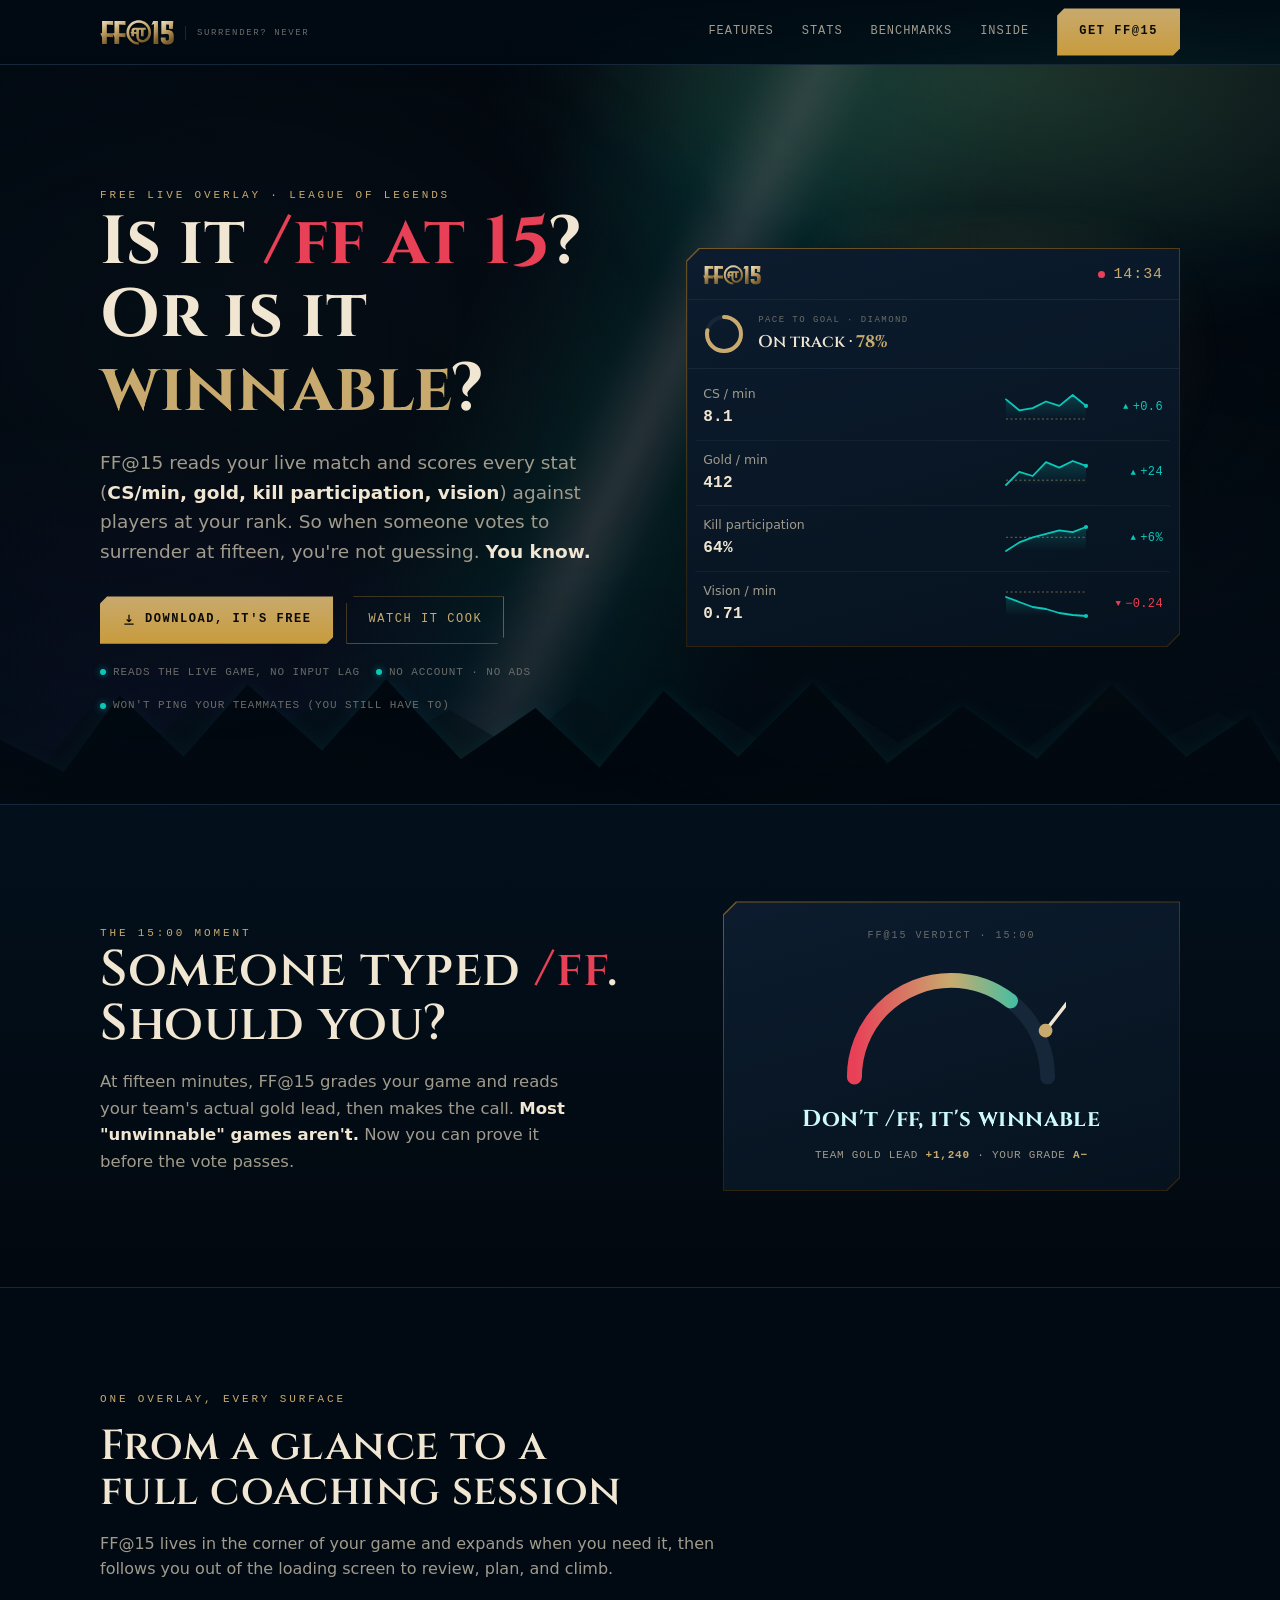
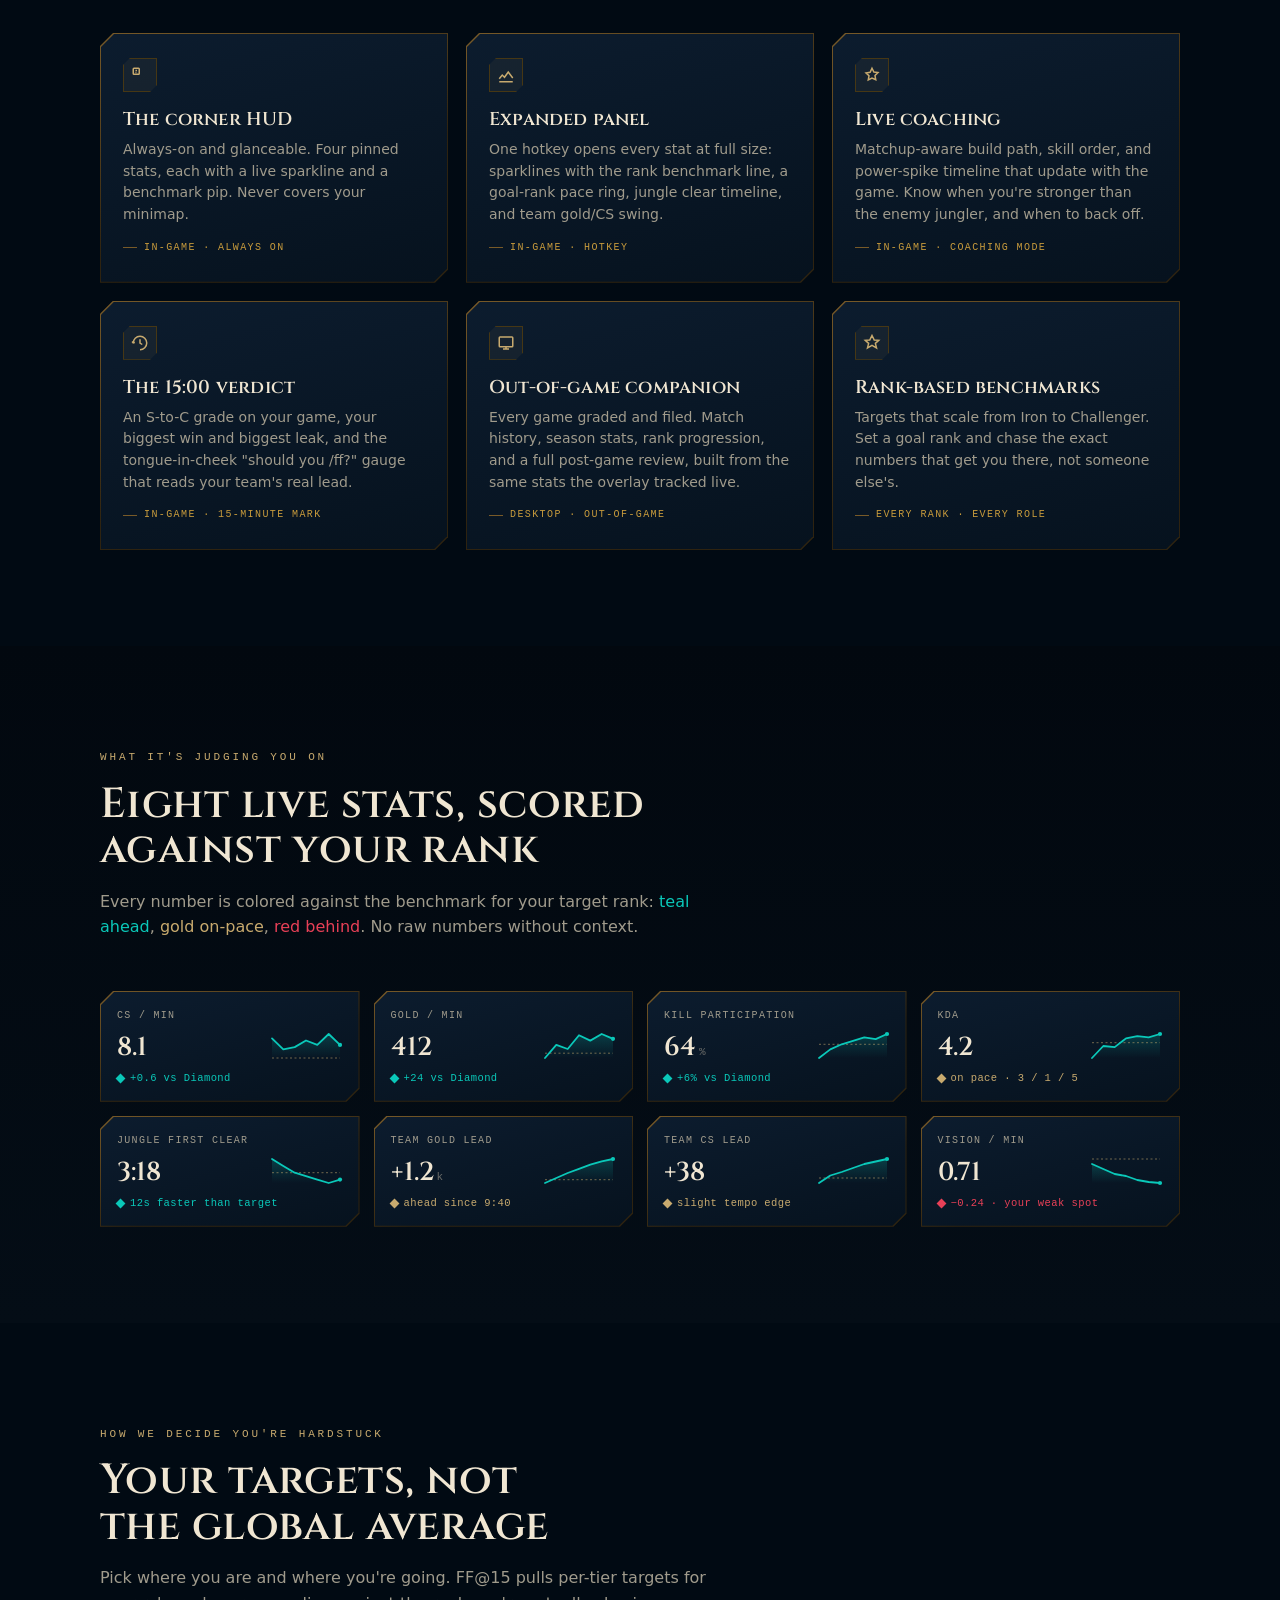
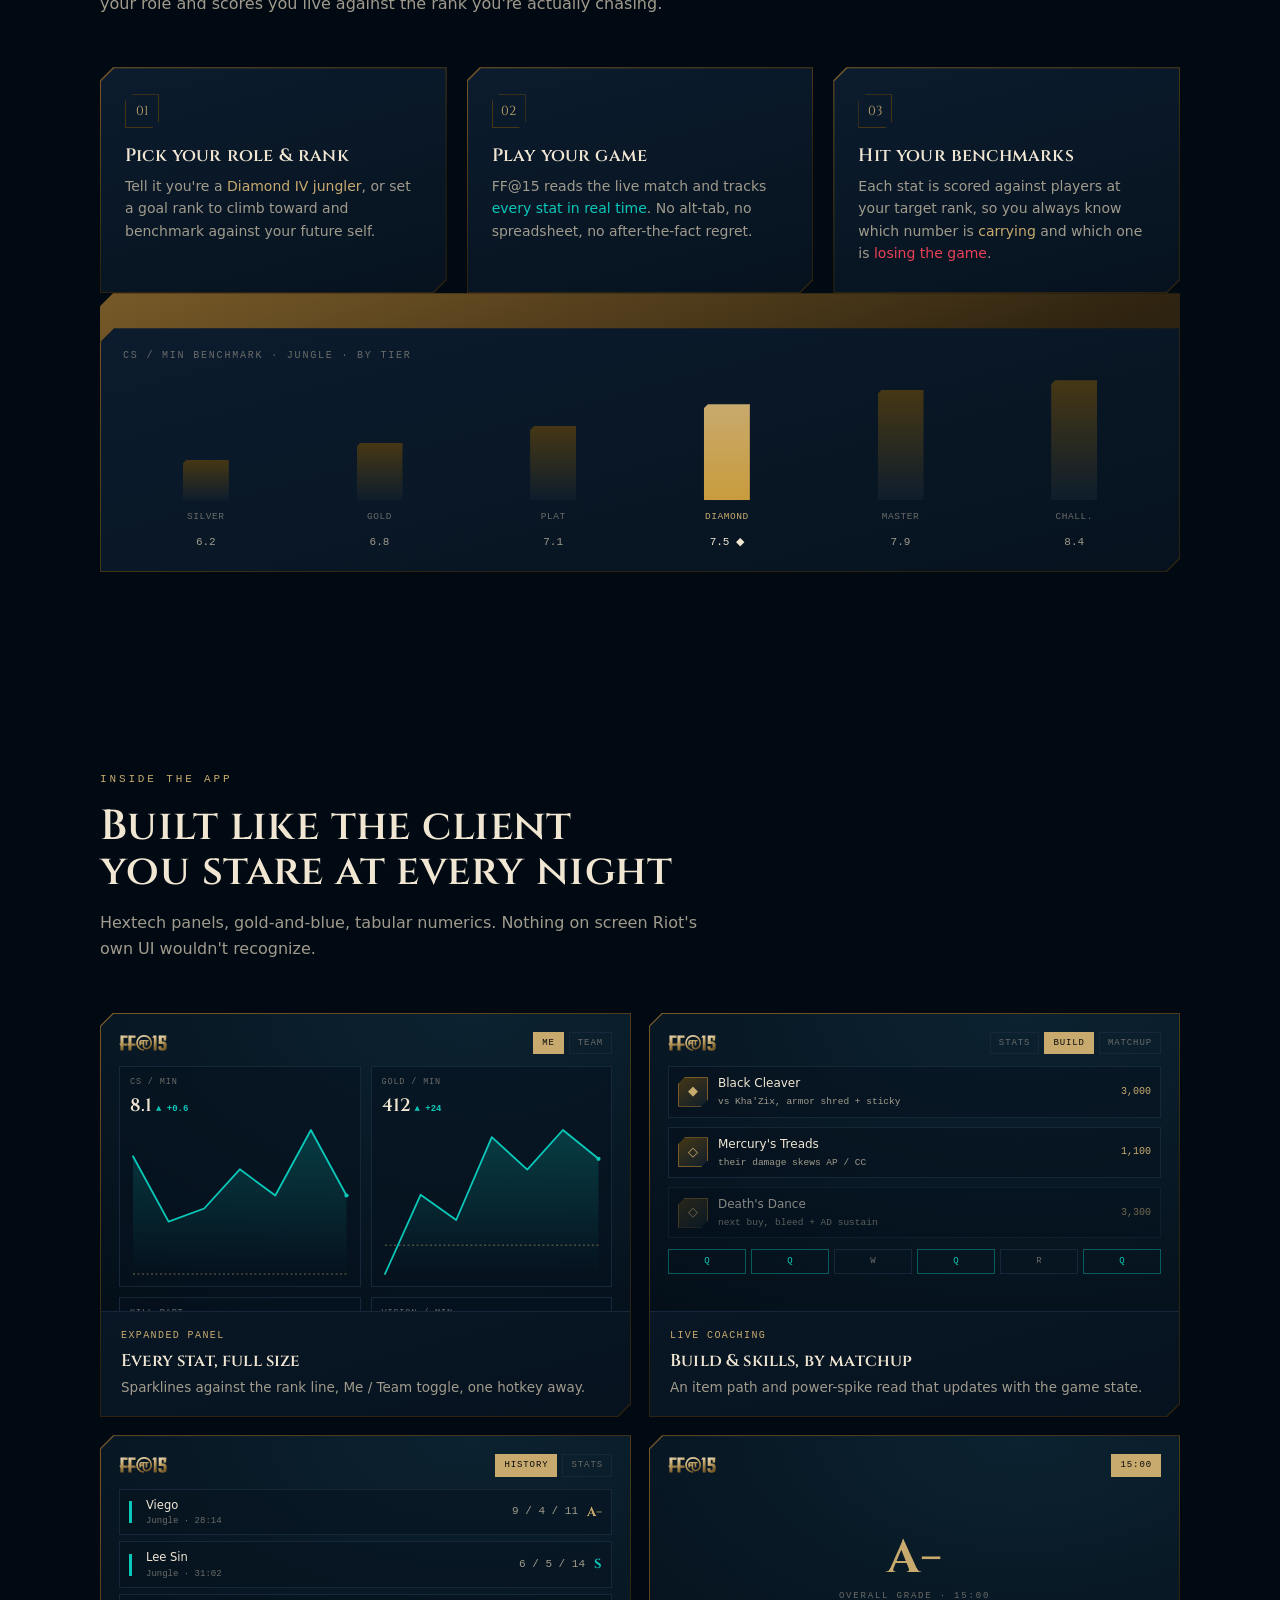
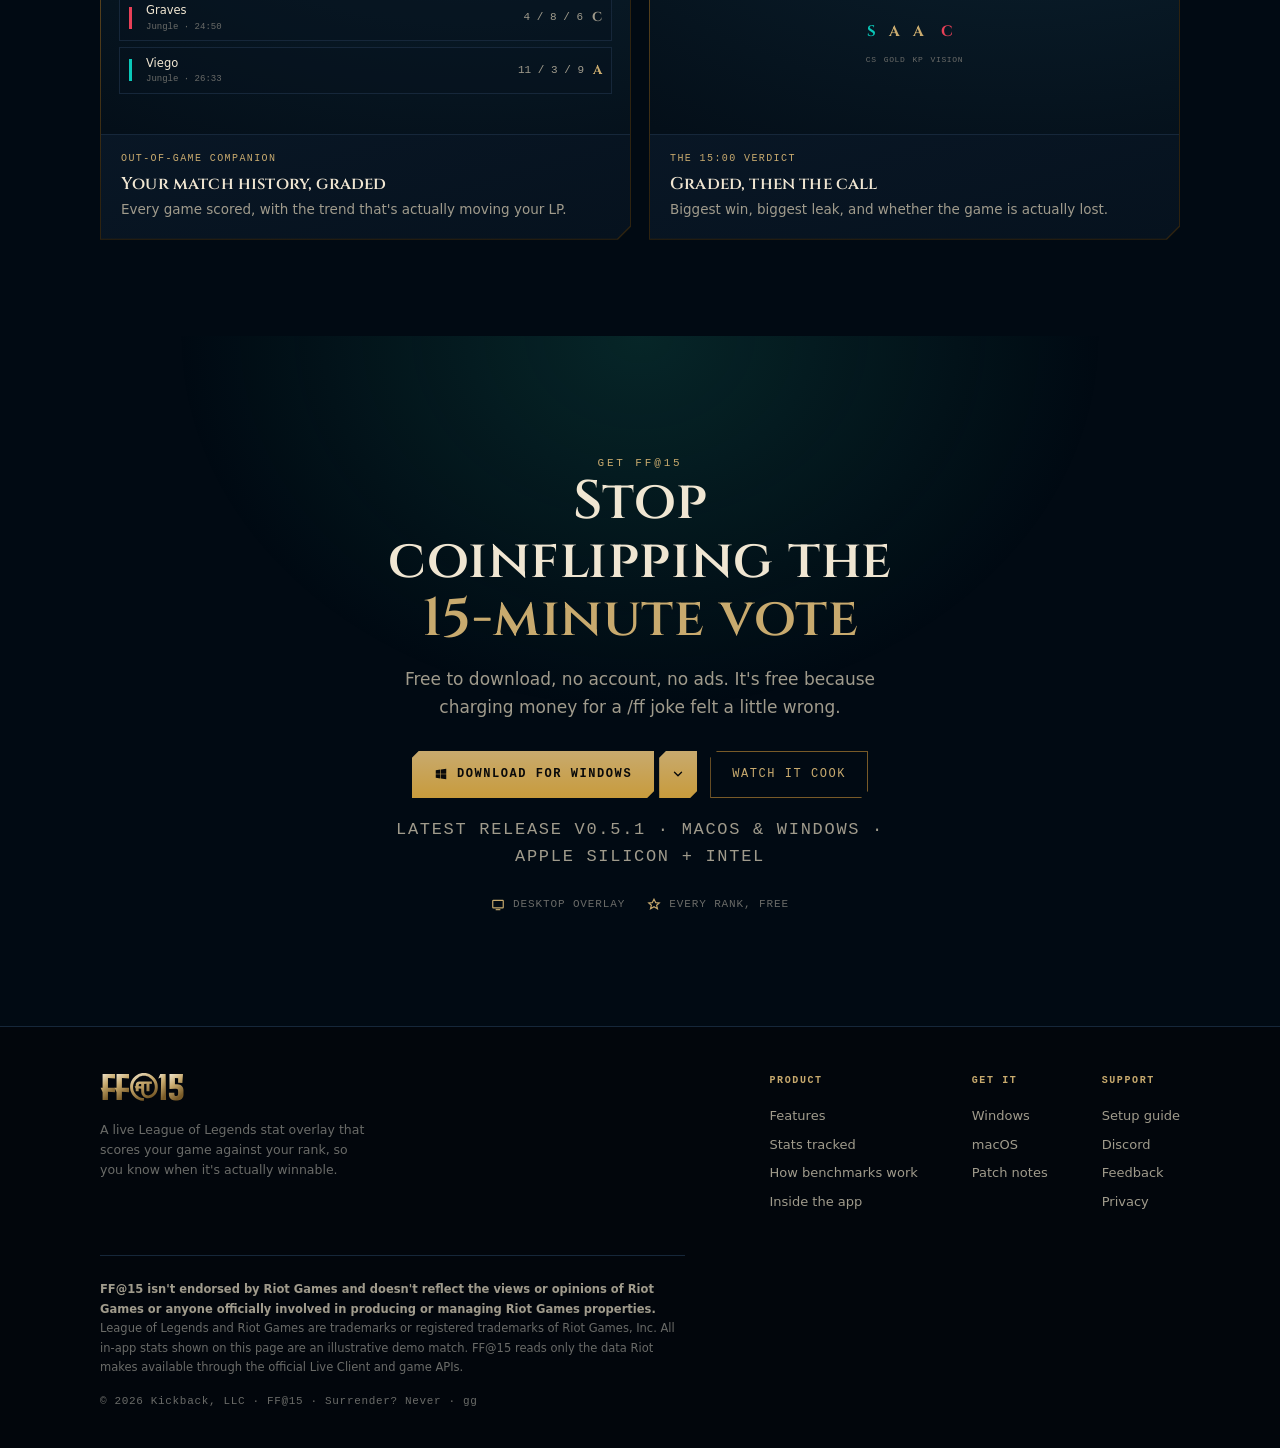
==== commit 8a2b4be9: "Wire download buttons to releases, rework copy, harden reveal - Download CTA now auto-detects OS and" ====
--- a/index.html
+++ b/index.html
@@ -3,29 +3,29 @@
 <head>
 <meta charset="utf-8"/>
 <meta name="viewport" content="width=device-width,initial-scale=1"/>
-<title>FF@15 — Know if it's actually winnable, by 15:00</title>
-<meta name="description" content="A free live overlay for League of Legends. FF@15 reads your match in real time and scores every stat — CS/min, gold, KP, vision — against your rank. So when someone types /ff at 15, you actually know the answer."/>
+<title>FF@15: Know if it's actually winnable by 15:00</title>
+<meta name="description" content="A free live overlay for League of Legends. FF@15 reads your match in real time and scores every stat (CS/min, gold, KP, vision) against your rank. So when someone types /ff at 15, you actually know the answer."/>
 <meta name="theme-color" content="#010A13"/>
 
 <!-- ====== Social / Open Graph ======
-     Replace https://ff15.gg with your real deployed domain before going live.
+     Replace https://ff15gg.com with your real deployed domain before going live.
      og:image MUST be an absolute URL for previews to render. -->
-<link rel="canonical" href="https://ff15.gg/"/>
+<link rel="canonical" href="https://ff15gg.com/"/>
 <meta property="og:type" content="website"/>
 <meta property="og:site_name" content="FF@15"/>
-<meta property="og:url" content="https://ff15.gg/"/>
-<meta property="og:title" content="FF@15 — Know if it's actually winnable, by 15:00"/>
+<meta property="og:url" content="https://ff15gg.com/"/>
+<meta property="og:title" content="FF@15: Know if it's actually winnable by 15:00"/>
 <meta property="og:description" content="A free League of Legends live overlay that scores every stat against your rank in real time. So when someone types /ff at 15, you know the answer."/>
-<meta property="og:image" content="https://ff15.gg/og-image.png"/>
-<meta property="og:image:secure_url" content="https://ff15.gg/og-image.png"/>
+<meta property="og:image" content="https://ff15gg.com/og-image.png"/>
+<meta property="og:image:secure_url" content="https://ff15gg.com/og-image.png"/>
 <meta property="og:image:type" content="image/png"/>
 <meta property="og:image:width" content="1200"/>
 <meta property="og:image:height" content="630"/>
-<meta property="og:image:alt" content="FF@15 live overlay over Summoner's Rift at night — match clock at 14:32, stats scored against the Diamond benchmark."/>
+<meta property="og:image:alt" content="FF@15 live overlay over Summoner's Rift at night. Match clock at 14:32, stats scored against the Diamond benchmark."/>
 <meta name="twitter:card" content="summary_large_image"/>
-<meta name="twitter:title" content="FF@15 — Know if it's actually winnable, by 15:00"/>
+<meta name="twitter:title" content="FF@15: Know if it's actually winnable by 15:00"/>
 <meta name="twitter:description" content="A free League of Legends live overlay that scores every stat against your rank in real time. So when someone types /ff at 15, you know the answer."/>
-<meta name="twitter:image" content="https://ff15.gg/og-image.png"/>
+<meta name="twitter:image" content="https://ff15gg.com/og-image.png"/>
 <meta name="twitter:image:alt" content="FF@15 live overlay over Summoner's Rift at night."/>
 
 <link rel="preconnect" href="https://fonts.googleapis.com"/>
@@ -98,8 +98,8 @@
   .hero-grid{position:relative;z-index:1;display:grid;grid-template-columns:1.04fr .96fr;gap:clamp(28px,4vw,56px);align-items:center}
   @media(max-width:900px){.hero-grid{grid-template-columns:1fr;gap:42px}}
   .hero h1{font-size:clamp(38px,6vw,68px);font-weight:700}
-  .hero h1 .em{color:var(--gold);font-style:italic}
-  .hero h1 .ff{color:var(--red);font-style:italic;white-space:nowrap}
+  .hero h1 .em{color:var(--gold)}
+  .hero h1 .ff{color:var(--red);white-space:nowrap}
   .hero .lede{color:var(--muted);font-size:clamp(15px,1.6vw,18.5px);margin-top:22px;max-width:52ch}
   .hero .lede b{color:var(--fg);font-weight:600}
   .hero-cta{display:flex;gap:13px;flex-wrap:wrap;margin-top:30px}
@@ -180,7 +180,7 @@
   .hook-grid{display:grid;grid-template-columns:1.1fr .9fr;gap:clamp(30px,5vw,64px);align-items:center}
   @media(max-width:820px){.hook-grid{grid-template-columns:1fr;gap:36px}}
   .hook h2{font-size:clamp(28px,4.2vw,50px)}
-  .hook h2 .slash{color:var(--red);font-style:italic}
+  .hook h2 .slash{color:var(--red)}
   .hook p{color:var(--muted);font-size:16.5px;margin-top:18px;max-width:46ch}
   .hook p b{color:var(--fg)}
   /* verdict gauge */
@@ -301,13 +301,37 @@
   .cta::before{content:"";position:absolute;inset:0;background:radial-gradient(60% 90% at 50% 0%,rgba(16,80,72,.4),transparent 60%);z-index:0}
   .cta-in{position:relative;z-index:1;max-width:60ch;margin:0 auto}
   .cta h2{font-size:clamp(30px,4.6vw,54px)}
-  .cta h2 .g{color:var(--gold);font-style:italic}
+  .cta h2 .g{color:var(--gold)}
   .cta p{color:var(--muted);font-size:17px;margin-top:18px}
   .cta-btns{display:flex;gap:13px;justify-content:center;flex-wrap:wrap;margin-top:30px}
   .platforms{display:flex;gap:22px;justify-content:center;flex-wrap:wrap;margin-top:26px;font-family:var(--fm);
     font-size:11px;letter-spacing:.08em;text-transform:uppercase;color:var(--dim)}
   .platforms span{display:inline-flex;align-items:center;gap:8px}
   .platforms svg{width:14px;height:14px;color:var(--gold)}
+
+  /* ---- smart download split button ---- */
+  .dl{position:relative;display:inline-flex;gap:5px;vertical-align:top;text-align:left}
+  .dl-toggle{padding:14px 12px}
+  .dl-toggle svg{width:14px;height:14px;transition:transform .18s}
+  .dl[data-open] .dl-toggle svg{transform:rotate(180deg)}
+  .dl-menu{position:absolute;top:calc(100% + 9px);left:0;min-width:255px;z-index:40;
+    background:var(--surface);border:1px solid var(--border-gold);clip-path:var(--bevel-sm);
+    padding:6px;box-shadow:0 20px 46px rgba(0,0,0,.6);
+    opacity:0;visibility:hidden;transform:translateY(-7px);transition:opacity .16s,transform .16s,visibility .16s}
+  .dl[data-open] .dl-menu{opacity:1;visibility:visible;transform:none}
+  .dl-menu a{display:flex;align-items:center;gap:12px;padding:11px 13px;color:var(--fg);
+    font-family:var(--fm);font-size:12.5px;letter-spacing:.04em;text-decoration:none;
+    clip-path:var(--bevel-sm);transition:background .14s,color .14s}
+  .dl-menu a:hover{background:rgba(200,170,110,.1);color:var(--blue-light)}
+  .dl-menu a svg{width:18px;height:18px;color:var(--gold);flex:none}
+  .dl-menu a:hover svg{color:var(--blue-light)}
+  .dl-sub{display:block;color:var(--dim);font-size:10px;letter-spacing:.11em;text-transform:uppercase;margin-top:3px;font-weight:400}
+  .dl-rel{border-top:1px solid var(--line);margin-top:5px;padding-top:13px !important;
+    color:var(--muted);text-transform:uppercase;font-size:11px;letter-spacing:.13em}
+  .cta-ver{font-family:var(--fm);font-size:11px;letter-spacing:.1em;text-transform:uppercase;
+    color:var(--dim);margin-top:18px}
+  .cta-ver a{color:var(--gold);text-decoration:none;border-bottom:1px solid var(--line-gold)}
+  .cta-ver a:hover{color:var(--blue-light)}
 
   /* ---- footer ---- */
   footer{border-top:1px solid var(--line);background:var(--bg-2);padding:46px 0 38px}
@@ -385,17 +409,18 @@
     <div class="hero-copy">
       <span class="kicker">Free live overlay · League of Legends</span>
       <h1>Is it <span class="ff">/ff at 15</span>? <br/>Or is it <span class="em">winnable</span>?</h1>
-      <p class="lede">FF@15 reads your live match and scores every stat — <b>CS/min, gold, kill participation, vision</b> — against players at your rank. So when someone votes to surrender at fifteen, you're not guessing. <b>You know.</b></p>
+      <p class="lede">FF@15 reads your live match and scores every stat (<b>CS/min, gold, kill participation, vision</b>) against players at your rank. So when someone votes to surrender at fifteen, you're not guessing. <b>You know.</b></p>
       <div class="hero-cta">
-        <a class="btn btn-gold" href="#download">
+        <a class="btn btn-gold" id="heroDl" href="#download">
           <svg viewBox="0 0 24 24" fill="none" stroke="currentColor" stroke-width="2.2"><path d="M12 3v12m0 0l-4-4m4 4l4-4M4 19h16"/></svg>
-          Download — it's free
+          Download, it's free
         </a>
-        <a class="btn btn-ghost" href="#showcase">See it in action</a>
+        <a class="btn btn-ghost" href="#showcase">Watch it cook</a>
       </div>
       <div class="hero-sub">
         <span><i class="dot"></i> Reads the live game, no input lag</span>
         <span><i class="dot"></i> No account · no ads</span>
+        <span><i class="dot"></i> Won't ping your teammates (you still have to)</span>
       </div>
     </div>
 
@@ -416,7 +441,7 @@
             </svg>
             <div class="pace-txt">
               <div class="lab">Pace to goal · Diamond</div>
-              <div class="val">On track — <b>78%</b></div>
+              <div class="val">On track · <b>78%</b></div>
             </div>
           </div>
           <div class="rows" id="hudRows">
@@ -453,7 +478,7 @@
     <div class="rv">
       <span class="kicker">The 15:00 moment</span>
       <h2>Someone typed <span class="slash">/ff</span>.<br/>Should you?</h2>
-      <p>At fifteen minutes, FF@15 grades your game and reads your team's actual gold lead — then gives you the only verdict that matters. <b>Most "unwinnable" games aren't.</b> Now you can prove it before the vote passes.</p>
+      <p>At fifteen minutes, FF@15 grades your game and reads your team's actual gold lead, then makes the call. <b>Most "unwinnable" games aren't.</b> Now you can prove it before the vote passes.</p>
     </div>
     <div class="hex rv">
       <div class="hex-in verdict">
@@ -470,7 +495,7 @@
             <circle cx="100" cy="100" r="6" fill="#C8AA6E"/>
           </g>
         </svg>
-        <div class="call">Don't /ff — it's winnable</div>
+        <div class="call">Don't /ff, it's winnable</div>
         <div class="sub">Team gold lead <b>+1,240</b> · your grade <b>A−</b></div>
       </div>
     </div>
@@ -483,7 +508,7 @@
     <div class="sec-head rv">
       <span class="kicker">One overlay, every surface</span>
       <h2>From a glance to a full coaching session</h2>
-      <p>FF@15 lives in the corner of your game and expands when you need it — then follows you out of the loading screen to review, plan, and climb.</p>
+      <p>FF@15 lives in the corner of your game and expands when you need it, then follows you out of the loading screen to review, plan, and climb.</p>
     </div>
     <div class="feat-grid">
       <div class="hex rv"><div class="hex-in feat">
@@ -495,13 +520,13 @@
       <div class="hex rv"><div class="hex-in feat">
         <div class="ic"><svg viewBox="0 0 24 24" fill="none" stroke="currentColor" stroke-width="2"><path d="M3 17l4-5 3 3 5-7 6 8"/><path d="M3 21h18"/></svg></div>
         <h3>Expanded panel</h3>
-        <p>One hotkey opens every stat at full size — sparklines with the rank benchmark line, a goal-rank pace ring, jungle clear timeline, and team gold/CS swing.</p>
+        <p>One hotkey opens every stat at full size: sparklines with the rank benchmark line, a goal-rank pace ring, jungle clear timeline, and team gold/CS swing.</p>
         <div class="meta">In-game · hotkey</div>
       </div></div>
       <div class="hex rv"><div class="hex-in feat">
         <div class="ic"><svg viewBox="0 0 24 24" fill="none" stroke="currentColor" stroke-width="2"><path d="M12 3l2.5 5 5.5.8-4 3.9 1 5.5L12 16l-5 2.6 1-5.5-4-3.9 5.5-.8z"/></svg></div>
         <h3>Live coaching</h3>
-        <p>Matchup-aware build path, skill order, and power-spike timeline that update with the game. Know when you're stronger than the enemy jungler — and when to back off.</p>
+        <p>Matchup-aware build path, skill order, and power-spike timeline that update with the game. Know when you're stronger than the enemy jungler, and when to back off.</p>
         <div class="meta">In-game · coaching mode</div>
       </div></div>
       <div class="hex rv"><div class="hex-in feat">
@@ -513,13 +538,13 @@
       <div class="hex rv"><div class="hex-in feat">
         <div class="ic"><svg viewBox="0 0 24 24" fill="none" stroke="currentColor" stroke-width="2"><rect x="3" y="4" width="18" height="13" rx="1"/><path d="M8 20h8M12 17v3"/></svg></div>
         <h3>Out-of-game companion</h3>
-        <p>Desktop and mobile. Match history, season stats, rank progression, and a full review of your last game — including the stats the overlay tracked live.</p>
-        <div class="meta">Desktop · mobile</div>
+        <p>Every game graded and filed. Match history, season stats, rank progression, and a full post-game review, built from the same stats the overlay tracked live.</p>
+        <div class="meta">Desktop · out-of-game</div>
       </div></div>
       <div class="hex rv"><div class="hex-in feat">
         <div class="ic"><svg viewBox="0 0 24 24" fill="none" stroke="currentColor" stroke-width="2"><path d="M12 2l3 6 6 .5-4.5 4 1.5 6L12 15l-6 3.5 1.5-6L3 8.5 9 8z"/></svg></div>
         <h3>Rank-based benchmarks</h3>
-        <p>Targets that scale from Iron to Challenger. Set a goal rank and chase the exact numbers that get you there — not someone else's.</p>
+        <p>Targets that scale from Iron to Challenger. Set a goal rank and chase the exact numbers that get you there, not someone else's.</p>
         <div class="meta">Every rank · every role</div>
       </div></div>
     </div>
@@ -530,9 +555,9 @@
 <section class="stats" id="stats">
   <div class="wrap">
     <div class="sec-head rv">
-      <span class="kicker">What it watches</span>
+      <span class="kicker">What it's judging you on</span>
       <h2>Eight live stats, scored against your rank</h2>
-      <p>Every number is colored against the benchmark for your target rank — <span style="color:var(--blue)">teal ahead</span>, <span style="color:var(--gold)">gold on-pace</span>, <span style="color:var(--red)">red behind</span>. No raw numbers without context.</p>
+      <p>Every number is colored against the benchmark for your target rank: <span style="color:var(--blue)">teal ahead</span>, <span style="color:var(--gold)">gold on-pace</span>, <span style="color:var(--red)">red behind</span>. No raw numbers without context.</p>
     </div>
     <div class="stat-grid">
       <div class="hex rv"><div class="hex-in stat">
@@ -573,7 +598,7 @@
       <div class="hex rv"><div class="hex-in stat">
         <div class="sn">Vision / min</div>
         <div class="row2"><div class="v">0.71</div><svg class="spk" data-spark="0.9,0.85,0.8,0.78,0.74,0.72,0.71" data-bm="0.95" data-invert="1"></svg></div>
-        <div class="bm" style="color:var(--red)"><span class="pip" style="background:var(--red)"></span>−0.24 — your weak spot</div>
+        <div class="bm" style="color:var(--red)"><span class="pip" style="background:var(--red)"></span>−0.24 · your weak spot</div>
       </div></div>
     </div>
   </div>
@@ -583,7 +608,7 @@
 <section id="how">
   <div class="wrap">
     <div class="sec-head rv">
-      <span class="kicker">How the benchmarks work</span>
+      <span class="kicker">How we decide you're hardstuck</span>
       <h2>Your targets, not the global average</h2>
       <p>Pick where you are and where you're going. FF@15 pulls per-tier targets for your role and scores you live against the rank you're actually chasing.</p>
     </div>
@@ -591,12 +616,12 @@
       <div class="hex rv"><div class="hex-in step">
         <div class="no"></div>
         <h3>Pick your role &amp; rank</h3>
-        <p>Tell it you're a <span class="g">Diamond IV jungler</span> — or set a goal rank to climb toward and benchmark against your future self.</p>
+        <p>Tell it you're a <span class="g">Diamond IV jungler</span>, or set a goal rank to climb toward and benchmark against your future self.</p>
       </div></div>
       <div class="hex rv"><div class="hex-in step">
         <div class="no"></div>
         <h3>Play your game</h3>
-        <p>FF@15 reads the live match and tracks <span class="t">every stat in real time</span> — no alt-tab, no spreadsheet, no after-the-fact regret.</p>
+        <p>FF@15 reads the live match and tracks <span class="t">every stat in real time</span>. No alt-tab, no spreadsheet, no after-the-fact regret.</p>
       </div></div>
       <div class="hex rv"><div class="hex-in step">
         <div class="no"></div>
@@ -625,7 +650,7 @@
     <div class="sec-head rv">
       <span class="kicker">Inside the app</span>
       <h2>Built like the client you stare at every night</h2>
-      <p>Hextech panels, gold-and-blue, tabular numerics — and not a single thing on screen that Riot's own UI wouldn't recognise.</p>
+      <p>Hextech panels, gold-and-blue, tabular numerics. Nothing on screen Riot's own UI wouldn't recognize.</p>
     </div>
     <div class="show-grid">
       <!-- expanded panel shot -->
@@ -650,9 +675,9 @@
         <div class="frame"><div class="px">
           <div class="mk-head"><svg class="logo"><use href="#ff15"/></svg><div class="tabs"><span>Stats</span><span class="on">Build</span><span>Matchup</span></div></div>
           <div class="mk-build">
-            <div class="br"><div class="it">◆</div><div class="bt"><div class="bn">Black Cleaver</div><div class="bd">vs Kha'Zix — armor shred + sticky</div></div><div class="bc">3,000</div></div>
+            <div class="br"><div class="it">◆</div><div class="bt"><div class="bn">Black Cleaver</div><div class="bd">vs Kha'Zix, armor shred + sticky</div></div><div class="bc">3,000</div></div>
             <div class="br"><div class="it">◇</div><div class="bt"><div class="bn">Mercury's Treads</div><div class="bd">their damage skews AP / CC</div></div><div class="bc">1,100</div></div>
-            <div class="br" style="opacity:.55"><div class="it">◇</div><div class="bt"><div class="bn">Death's Dance</div><div class="bd">next — bleed + AD sustain</div></div><div class="bc">3,300</div></div>
+            <div class="br" style="opacity:.55"><div class="it">◇</div><div class="bt"><div class="bn">Death's Dance</div><div class="bd">next buy, bleed + AD sustain</div></div><div class="bc">3,300</div></div>
             <div class="mk-skill"><span class="q">Q</span><span class="q">Q</span><span>W</span><span class="q">Q</span><span>R</span><span class="q">Q</span></div>
           </div>
         </div></div>
@@ -701,18 +726,31 @@
     <h2>Stop coinflipping the <span class="g">15-minute vote</span></h2>
     <p>Free to download, no account, no ads. It's free because charging money for a /ff joke felt a little wrong.</p>
     <div class="cta-btns">
-      <a class="btn btn-gold" href="#">
-        <svg viewBox="0 0 24 24" fill="currentColor"><path d="M3 5.5l8-1.1v7.1H3zM12 4.3L21 3v8.5h-9zM3 12.5h8v7.1l-8-1.1zM12 12.5h9V21l-9-1.3z"/></svg>
-        Download for Windows
-      </a>
-      <a class="btn btn-ghost" href="#">
-        <svg viewBox="0 0 24 24" fill="currentColor"><path d="M16 3c-1 .1-2.2.7-2.9 1.5-.6.7-1.2 1.8-1 2.9 1.1.1 2.2-.6 2.9-1.4.6-.8 1.1-1.9 1-3zM19 17c-.5 1.2-.8 1.7-1.5 2.7-1 1.5-2.4 3.3-4.1 3.3-1.5 0-1.9-1-3.9-1-2 0-2.4 1-3.9 1-1.7 0-3-1.7-4-3.2C-.6 16.4-.9 11 1.6 8.4 2.7 7.2 4.3 6.5 6 6.5c1.7 0 2.8 1 4.2 1 1.4 0 2.2-1 4.2-1 1.5 0 3.1.8 4.2 2.2-3.7 2-3.1 7.3.4 8.3z"/></svg>
-        macOS
-      </a>
-    </div>
+      <div class="dl" id="dl">
+        <a class="btn btn-gold dl-primary" id="dlPrimary" href="https://github.com/troytc/ff15-releases/releases/download/v0.5.1/ff%4015_0.5.1_x64-setup.exe">
+          <svg viewBox="0 0 24 24" fill="currentColor"><path d="M3 5.5l8-1.1v7.1H3zM12 4.3L21 3v8.5h-9zM3 12.5h8v7.1l-8-1.1zM12 12.5h9V21l-9-1.3z"/></svg>
+          <span>Download for Windows</span>
+        </a>
+        <button class="btn btn-gold dl-toggle" id="dlToggle" type="button" aria-haspopup="true" aria-expanded="false" aria-label="Choose another platform">
+          <svg viewBox="0 0 24 24" fill="none" stroke="currentColor" stroke-width="2.4" stroke-linecap="round" stroke-linejoin="round"><path d="M6 9l6 6 6-6"/></svg>
+        </button>
+        <div class="dl-menu" id="dlMenu" role="menu">
+          <a role="menuitem" href="https://github.com/troytc/ff15-releases/releases/download/v0.5.1/ff15_0.5.1_universal.app.zip">
+            <svg viewBox="0 0 24 24" fill="currentColor"><path d="M16 3c-1 .1-2.2.7-2.9 1.5-.6.7-1.2 1.8-1 2.9 1.1.1 2.2-.6 2.9-1.4.6-.8 1.1-1.9 1-3zM19 17c-.5 1.2-.8 1.7-1.5 2.7-1 1.5-2.4 3.3-4.1 3.3-1.5 0-1.9-1-3.9-1-2 0-2.4 1-3.9 1-1.7 0-3-1.7-4-3.2C-.6 16.4-.9 11 1.6 8.4 2.7 7.2 4.3 6.5 6 6.5c1.7 0 2.8 1 4.2 1 1.4 0 2.2-1 4.2-1 1.5 0 3.1.8 4.2 2.2-3.7 2-3.1 7.3.4 8.3z"/></svg>
+            <span>macOS<span class="dl-sub">Universal · Apple Silicon + Intel</span></span>
+          </a>
+          <a role="menuitem" href="https://github.com/troytc/ff15-releases/releases/download/v0.5.1/ff%4015_0.5.1_x64_en-US.msi">
+            <svg viewBox="0 0 24 24" fill="currentColor"><path d="M3 5.5l8-1.1v7.1H3zM12 4.3L21 3v8.5h-9zM3 12.5h8v7.1l-8-1.1zM12 12.5h9V21l-9-1.3z"/></svg>
+            <span>Windows<span class="dl-sub">.msi installer</span></span>
+          </a>
+          <a class="dl-rel" role="menuitem" href="https://github.com/troytc/ff15-releases/releases/latest">All downloads &amp; release notes →</a>
+        </div>
+      </div>
+      <a class="btn btn-ghost" href="#showcase">Watch it cook</a>
+    </div>
+    <p class="cta-ver">Latest release <span id="dlVer">v0.5.1</span> · macOS &amp; Windows · Apple Silicon + Intel</p>
     <div class="platforms">
       <span><svg viewBox="0 0 24 24" fill="none" stroke="currentColor" stroke-width="2"><rect x="3" y="4" width="18" height="13" rx="1"/><path d="M8 20h8"/></svg> Desktop overlay</span>
-      <span><svg viewBox="0 0 24 24" fill="none" stroke="currentColor" stroke-width="2"><rect x="7" y="2" width="10" height="20" rx="2"/><path d="M11 18h2"/></svg> iOS &amp; Android companion</span>
       <span><svg viewBox="0 0 24 24" fill="none" stroke="currentColor" stroke-width="2"><path d="M12 2l3 6 6 .5-4.5 4 1.5 6L12 15l-6 3.5 1.5-6L3 8.5 9 8z"/></svg> Every rank, free</span>
     </div>
   </div>
@@ -724,7 +762,7 @@
     <div class="foot-in">
       <div class="foot-brand">
         <svg class="logo"><use href="#ff15"/></svg>
-        <p>A live League of Legends stat overlay that scores your game against your rank — so you know when it's actually winnable.</p>
+        <p>A live League of Legends stat overlay that scores your game against your rank, so you know when it's actually winnable.</p>
       </div>
       <div class="foot-cols">
         <div class="foot-col">
@@ -738,8 +776,7 @@
           <h4>Get it</h4>
           <a href="#download">Windows</a>
           <a href="#download">macOS</a>
-          <a href="#download">iOS &amp; Android</a>
-          <a href="#download">Patch notes</a>
+          <a href="https://github.com/troytc/ff15-releases/releases" target="_blank" rel="noopener">Patch notes</a>
         </div>
         <div class="foot-col">
           <h4>Support</h4>
@@ -752,7 +789,7 @@
     </div>
     <div class="legal">
       <b>FF@15 isn't endorsed by Riot Games and doesn't reflect the views or opinions of Riot Games or anyone officially involved in producing or managing Riot Games properties.</b> League of Legends and Riot Games are trademarks or registered trademarks of Riot Games, Inc. All in-app stats shown on this page are an illustrative demo match. FF@15 reads only the data Riot makes available through the official Live Client and game APIs.
-      <div class="copy">© 2026 FF@15 · Surrender? Never · gg</div>
+      <div class="copy">© 2026 Kickback, LLC · FF@15 · Surrender? Never · gg</div>
     </div>
   </div>
 </footer>
@@ -845,22 +882,36 @@
   }
 
   // ---- reveal on scroll + trigger child animations once ----
-  var io = new IntersectionObserver(function(entries){
-    entries.forEach(function(en){
-      if(!en.isIntersecting) return;
-      var el = en.target;
-      el.classList.add("in");
-      drawAll(el);
-      el.querySelectorAll("[data-count]").forEach(countUp);
-      // pace ring
-      var arc = el.querySelector("#paceArc");
-      if(arc){ arc.style.transition="stroke-dashoffset 1.2s cubic-bezier(.3,.7,.3,1)"; requestAnimationFrame(function(){ arc.style.strokeDashoffset = 107*(1-0.78); }); }
-      io.unobserve(el);
-    });
-  },{threshold:0.18, rootMargin:"0px 0px -8% 0px"});
-  document.querySelectorAll(".rv").forEach(function(el){ io.observe(el); });
-
-  // hero is above the fold — kick its sparklines/counts immediately
+  function reveal(el){
+    el.classList.add("in");
+    drawAll(el);
+    el.querySelectorAll("[data-count]").forEach(countUp);
+    // pace ring
+    var arc = el.querySelector("#paceArc");
+    if(arc){ arc.style.transition="stroke-dashoffset 1.2s cubic-bezier(.3,.7,.3,1)"; requestAnimationFrame(function(){ arc.style.strokeDashoffset = 107*(1-0.78); }); }
+  }
+  var rvEls = document.querySelectorAll(".rv");
+  var noMotion = window.matchMedia && window.matchMedia("(prefers-reduced-motion: reduce)").matches;
+  if(!("IntersectionObserver" in window) || noMotion){
+    // no observer support (or reduced-motion): show everything up front, never leave it hidden
+    rvEls.forEach(reveal);
+  } else {
+    var io = new IntersectionObserver(function(entries){
+      entries.forEach(function(en){
+        if(!en.isIntersecting) return;
+        reveal(en.target);
+        io.unobserve(en.target);
+      });
+    },{threshold:0.18, rootMargin:"0px 0px -8% 0px"});
+    rvEls.forEach(function(el){ io.observe(el); });
+    // backstop: in no-scroll contexts (static previews, screenshot tools) reveal
+    // anything still hidden so content is never left blank if scroll never happens.
+    setTimeout(function(){
+      rvEls.forEach(function(el){ if(!el.classList.contains("in")) reveal(el); });
+    }, 1400);
+  }
+
+  // hero is above the fold, kick its sparklines/counts immediately
   drawAll(document.querySelector(".hud"));
   document.querySelectorAll(".hud [data-count]").forEach(countUp);
   (function(){ var a=document.getElementById("paceArc"); if(a){ a.style.transition="stroke-dashoffset 1.3s .2s cubic-bezier(.3,.7,.3,1)"; requestAnimationFrame(function(){ requestAnimationFrame(function(){ a.style.strokeDashoffset = 107*(1-0.78); }); }); } })();
@@ -918,5 +969,96 @@
   });
 })();
 </script>
+
+<!-- ============ SMART DOWNLOAD: OS detect + dropdown + live latest release ============ -->
+<script>
+(function(){
+  "use strict";
+  var REPO = "troytc/ff15-releases";
+  var WIN = '<svg viewBox="0 0 24 24" fill="currentColor"><path d="M3 5.5l8-1.1v7.1H3zM12 4.3L21 3v8.5h-9zM3 12.5h8v7.1l-8-1.1zM12 12.5h9V21l-9-1.3z"/></svg>';
+  var MAC = '<svg viewBox="0 0 24 24" fill="currentColor"><path d="M16 3c-1 .1-2.2.7-2.9 1.5-.6.7-1.2 1.8-1 2.9 1.1.1 2.2-.6 2.9-1.4.6-.8 1.1-1.9 1-3zM19 17c-.5 1.2-.8 1.7-1.5 2.7-1 1.5-2.4 3.3-4.1 3.3-1.5 0-1.9-1-3.9-1-2 0-2.4 1-3.9 1-1.7 0-3-1.7-4-3.2C-.6 16.4-.9 11 1.6 8.4 2.7 7.2 4.3 6.5 6 6.5c1.7 0 2.8 1 4.2 1 1.4 0 2.2-1 4.2-1 1.5 0 3.1.8 4.2 2.2-3.7 2-3.1 7.3.4 8.3z"/></svg>';
+
+  // Fallback assets: hardcoded latest known release, used until the live fetch lands
+  // (and if the GitHub API is unreachable / rate-limited).
+  var BASE = "https://github.com/troytc/ff15-releases/releases/download/v0.5.1/";
+  var A = {
+    mac:    { id:"mac", label:"macOS",   sub:"Universal · Apple Silicon + Intel", icon:MAC, url:BASE+"ff15_0.5.1_universal.app.zip" },
+    winExe: { id:"win", label:"Windows", sub:".exe installer",                    icon:WIN, url:BASE+"ff%4015_0.5.1_x64-setup.exe" },
+    winMsi: { id:"win", label:"Windows", sub:".msi installer",                    icon:WIN, url:BASE+"ff%4015_0.5.1_x64_en-US.msi" }
+  };
+  var version = "0.5.1";
+
+  function detect(){
+    var ua = navigator.userAgent || "";
+    var p = (navigator.userAgentData && navigator.userAgentData.platform) || navigator.platform || "";
+    if(/Win/i.test(p) || /Windows/i.test(ua)) return "win";
+    if(/Mac/i.test(p) || /Mac OS X/i.test(ua)) return "mac";
+    return ""; // Linux / mobile / unknown → fall through to default order
+  }
+
+  // Returns { primary, menu:[...] }. Primary = detected OS; the rest go in the dropdown.
+  function order(){
+    var os = detect();
+    if(os === "mac") return { primary:A.mac,    menu:[A.winExe, A.winMsi] };
+    // Windows (and anything unknown) lead with the one-click .exe installer.
+    return { primary:A.winExe, menu:[A.mac, A.winMsi] };
+  }
+
+  function menuItem(a){
+    return '<a role="menuitem" href="'+a.url+'">'+a.icon+
+      '<span>'+a.label+'<span class="dl-sub">'+a.sub+'</span></span></a>';
+  }
+
+  function render(){
+    var o = order();
+    var primary = document.getElementById("dlPrimary");
+    if(primary){
+      primary.href = o.primary.url;
+      primary.innerHTML = o.primary.icon + '<span>Download for '+o.primary.label+'</span>';
+    }
+    var menu = document.getElementById("dlMenu");
+    if(menu){
+      menu.innerHTML = o.menu.map(menuItem).join("") +
+        '<a class="dl-rel" role="menuitem" href="https://github.com/'+REPO+'/releases/latest">All downloads &amp; release notes →</a>';
+    }
+    var hero = document.getElementById("heroDl");
+    if(hero) hero.href = o.primary.url;
+    var v = document.getElementById("dlVer");
+    if(v) v.textContent = "v" + version;
+  }
+
+  // ---- dropdown open/close ----
+  var dl = document.getElementById("dl"), toggle = document.getElementById("dlToggle");
+  if(dl && toggle){
+    var close = function(){ dl.removeAttribute("data-open"); toggle.setAttribute("aria-expanded","false"); };
+    var open  = function(){ dl.setAttribute("data-open",""); toggle.setAttribute("aria-expanded","true"); };
+    toggle.addEventListener("click", function(e){ e.stopPropagation(); dl.hasAttribute("data-open") ? close() : open(); });
+    document.addEventListener("click", function(e){ if(!dl.contains(e.target)) close(); });
+    document.addEventListener("keydown", function(e){ if(e.key === "Escape" || e.keyCode === 27) close(); });
+  }
+
+  render();
+
+  // ---- live refresh: always point at the newest published release ----
+  function pick(assets, re){
+    for(var i=0;i<assets.length;i++){ if(re.test(assets[i].name)) return assets[i].browser_download_url; }
+    return null;
+  }
+  fetch("https://api.github.com/repos/"+REPO+"/releases/latest", { headers:{ "Accept":"application/vnd.github+json" } })
+    .then(function(r){ return r.ok ? r.json() : null; })
+    .then(function(rel){
+      if(!rel || !rel.assets || !rel.assets.length) return;
+      version = (rel.tag_name || "").replace(/^v/i,"") || version;
+      var mac    = pick(rel.assets, /\.app\.zip$/i) || pick(rel.assets, /\.dmg$/i);
+      var winExe = pick(rel.assets, /-setup\.exe$/i) || pick(rel.assets, /\.exe$/i);
+      var winMsi = pick(rel.assets, /\.msi$/i);
+      if(mac)    A.mac.url    = mac;
+      if(winExe) A.winExe.url = winExe;
+      if(winMsi) A.winMsi.url = winMsi;
+      render();
+    })
+    .catch(function(){ /* keep hardcoded fallback */ });
+})();
+</script>
 </body>
 </html>
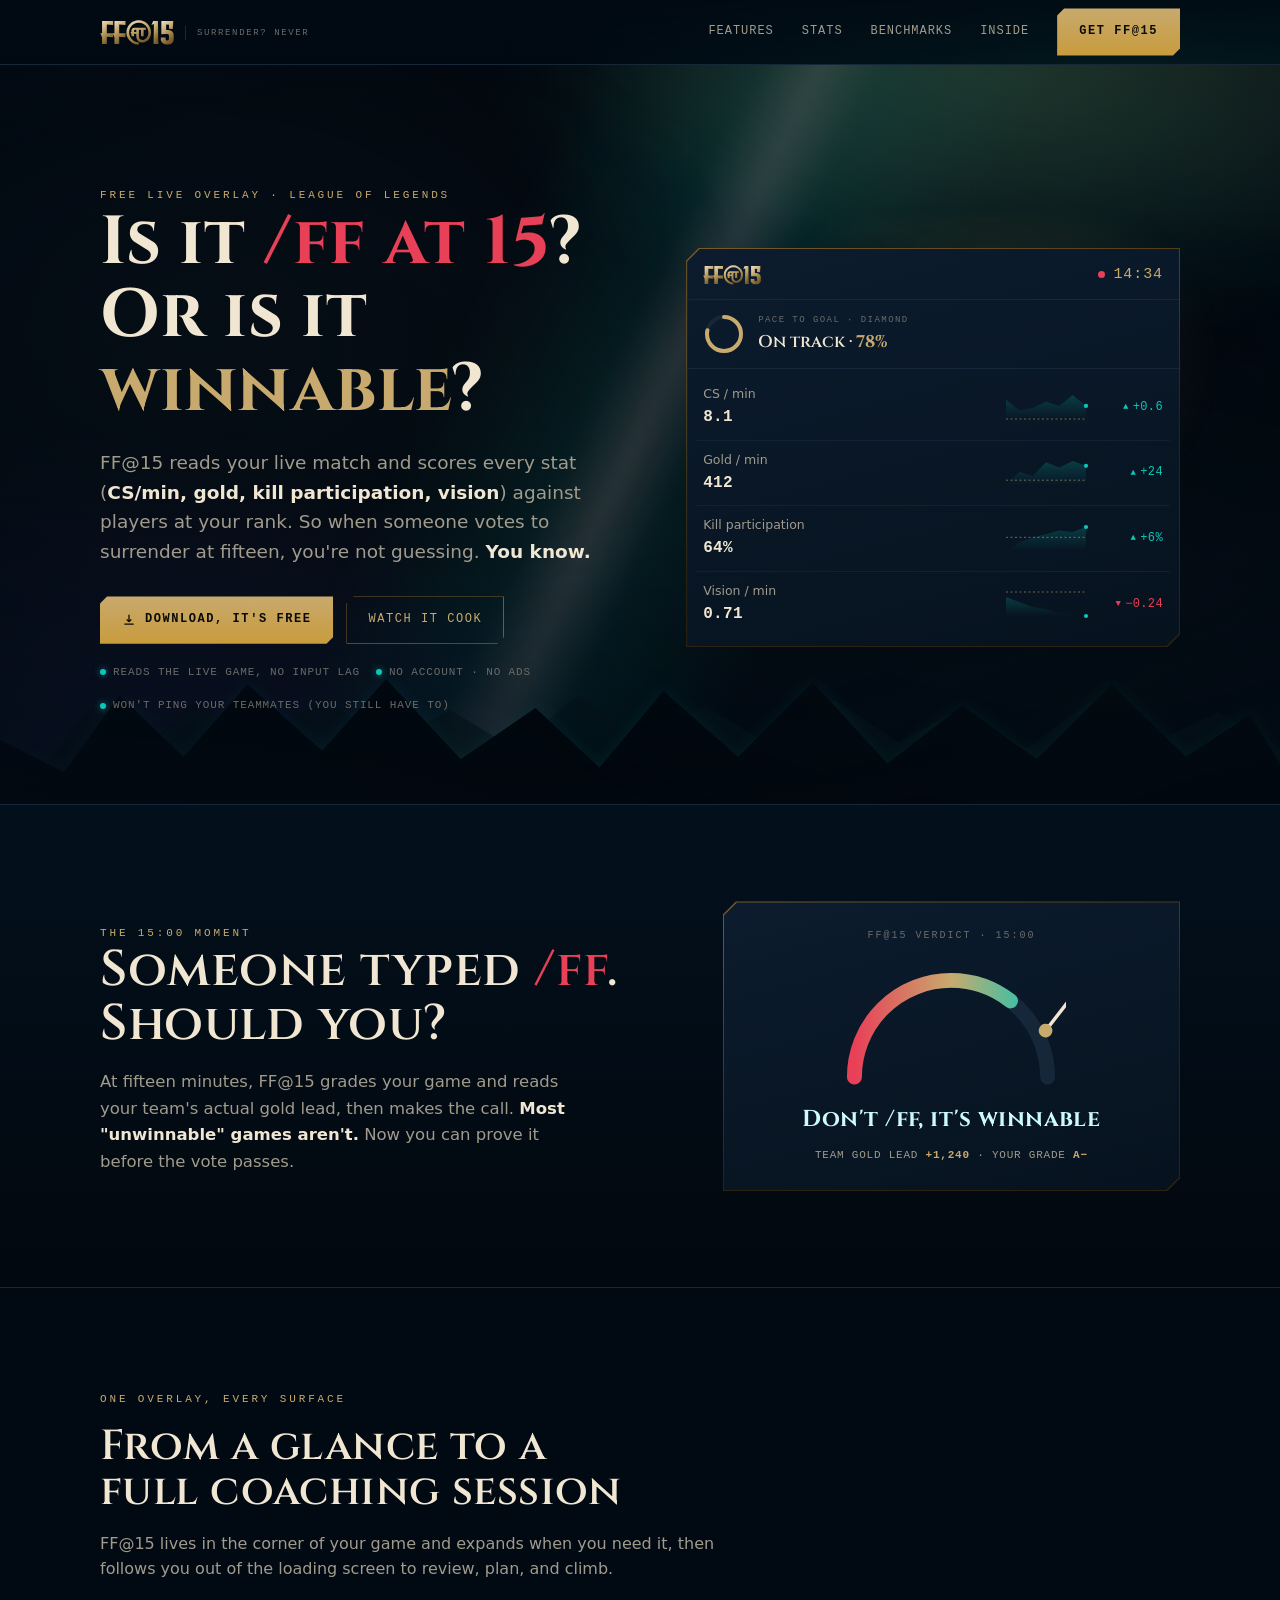
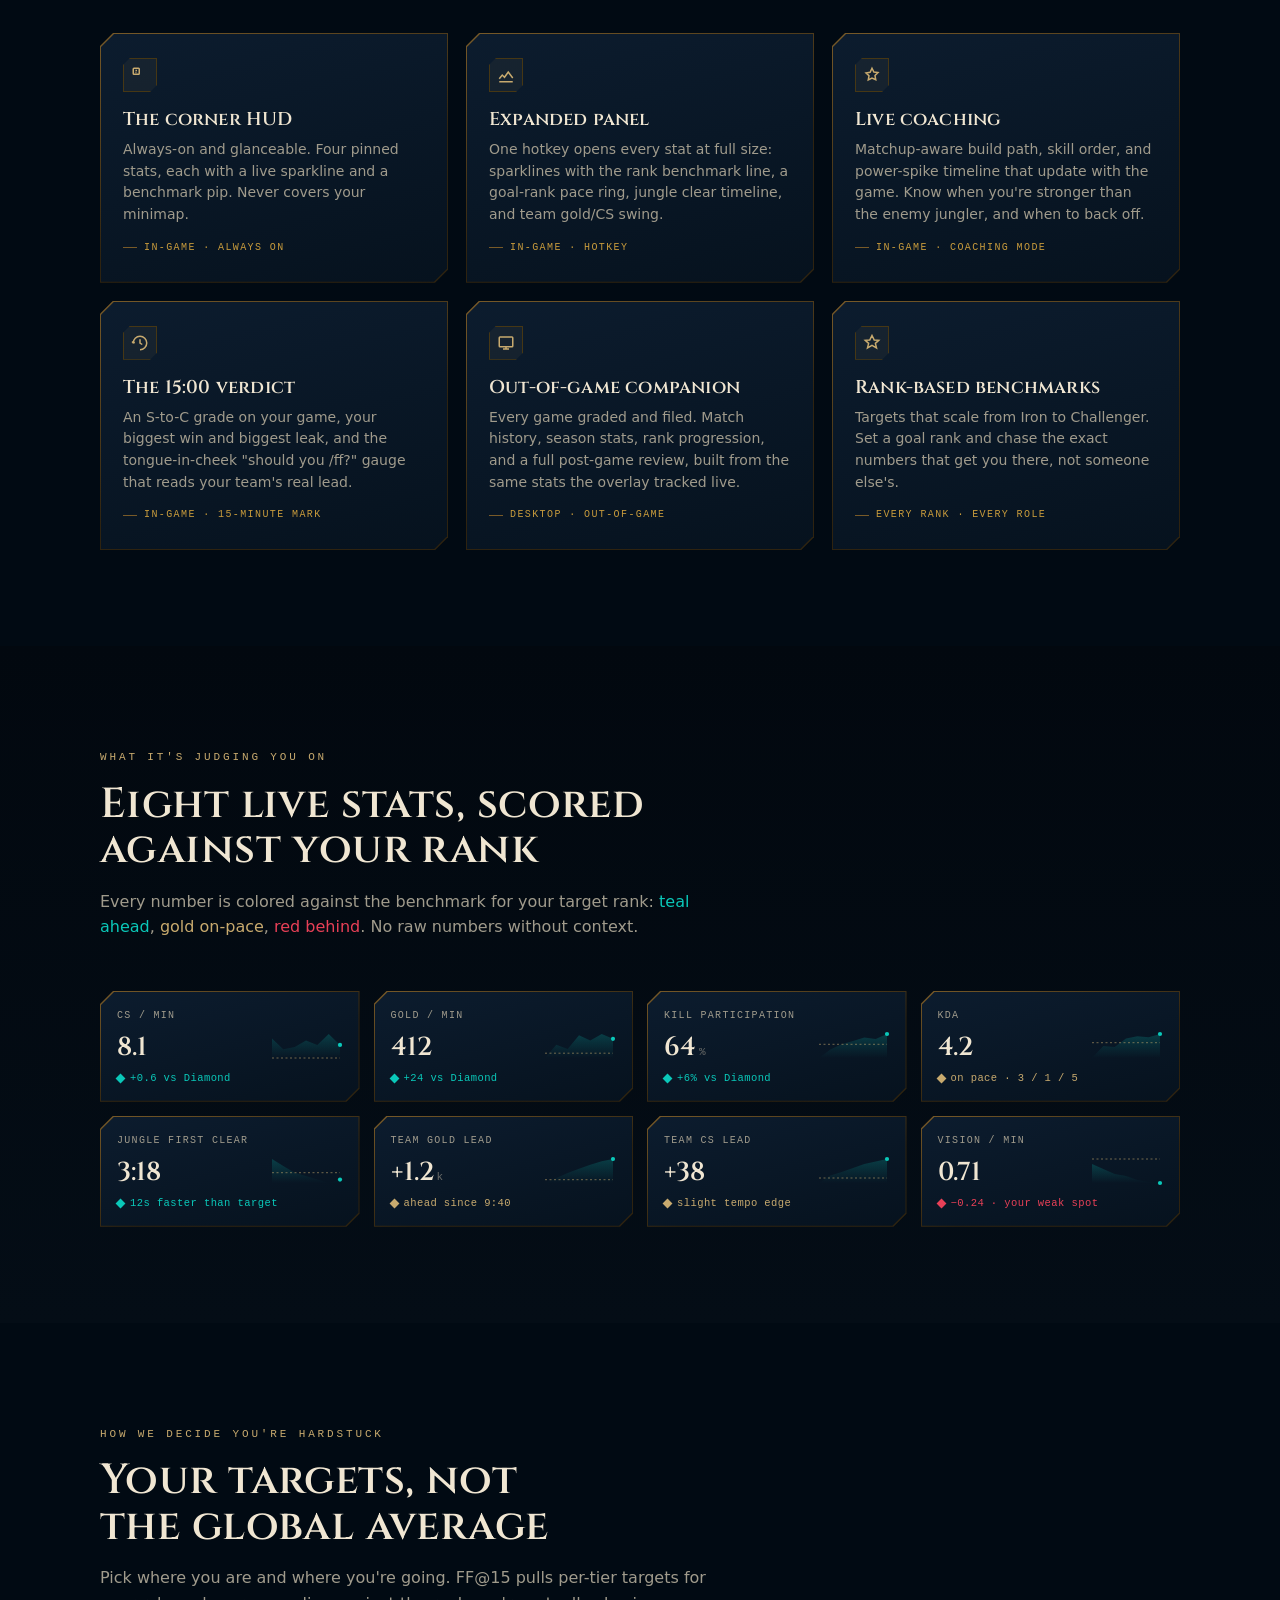
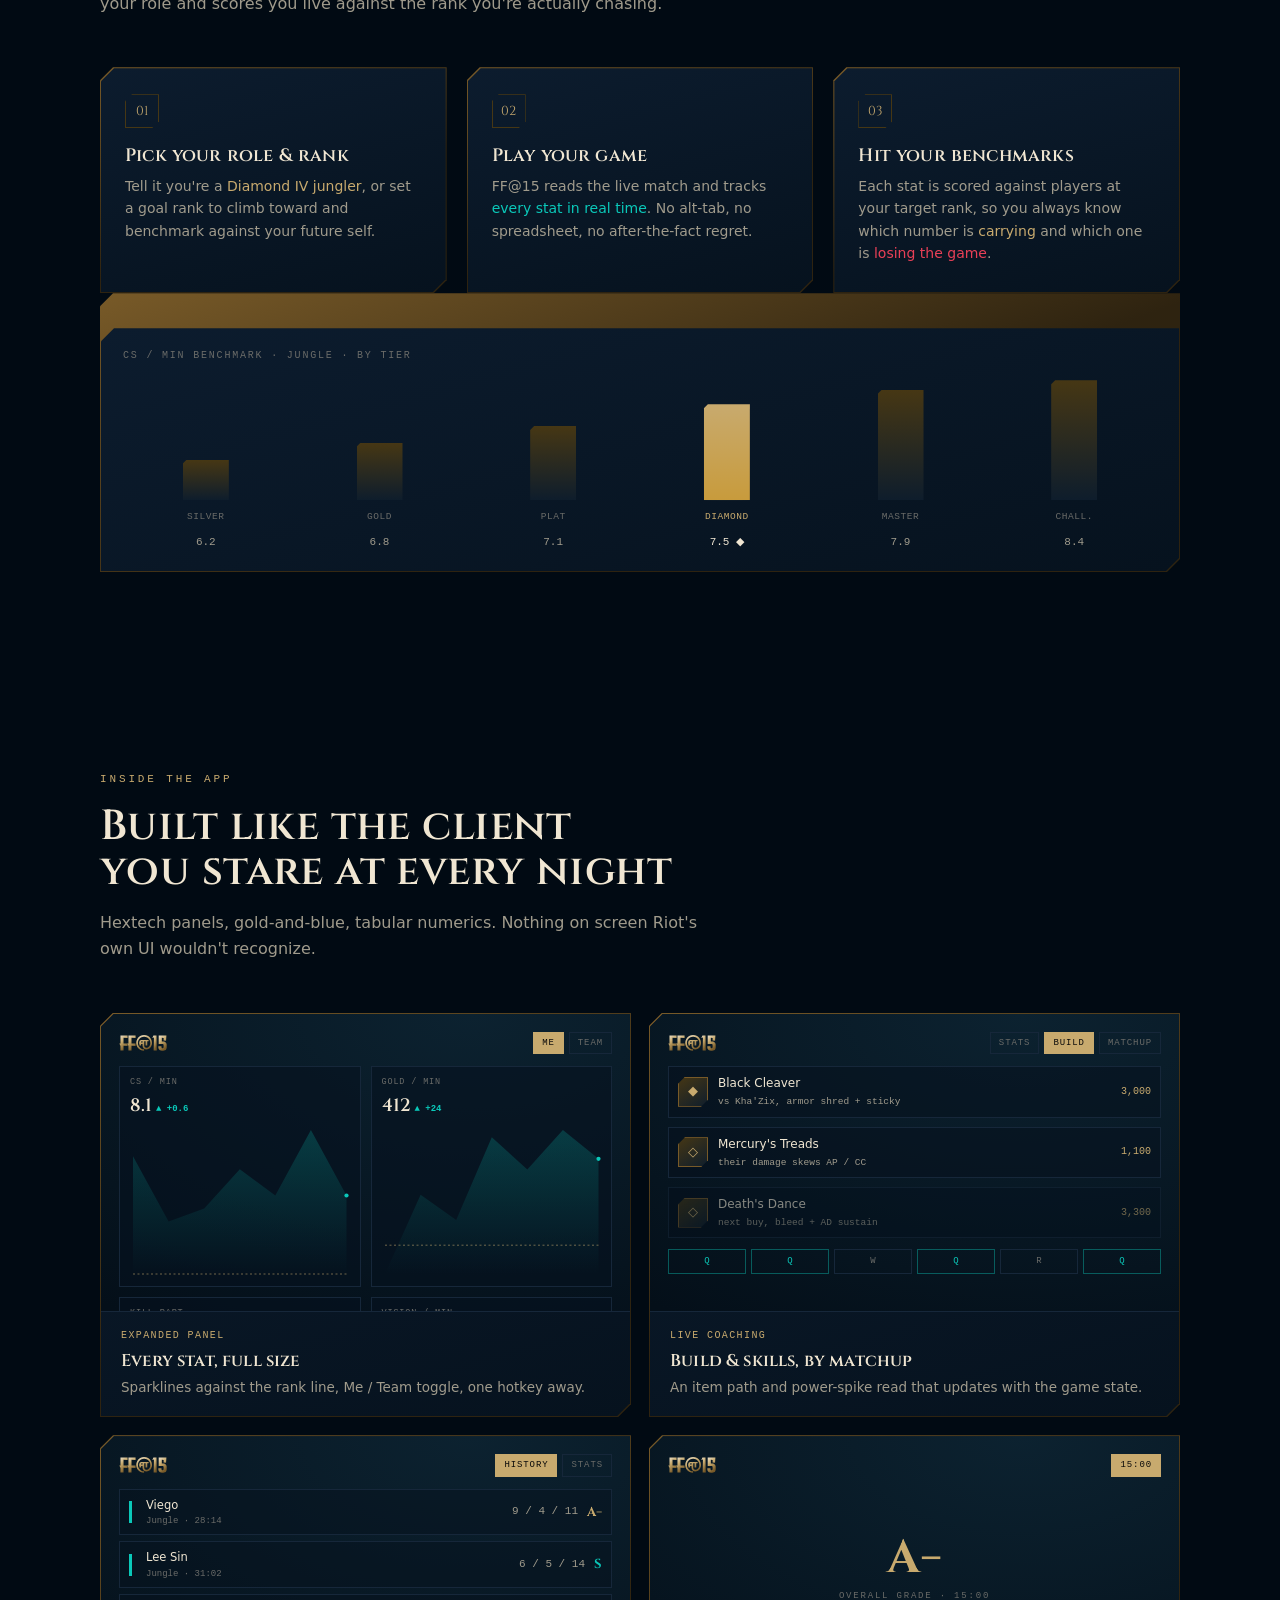
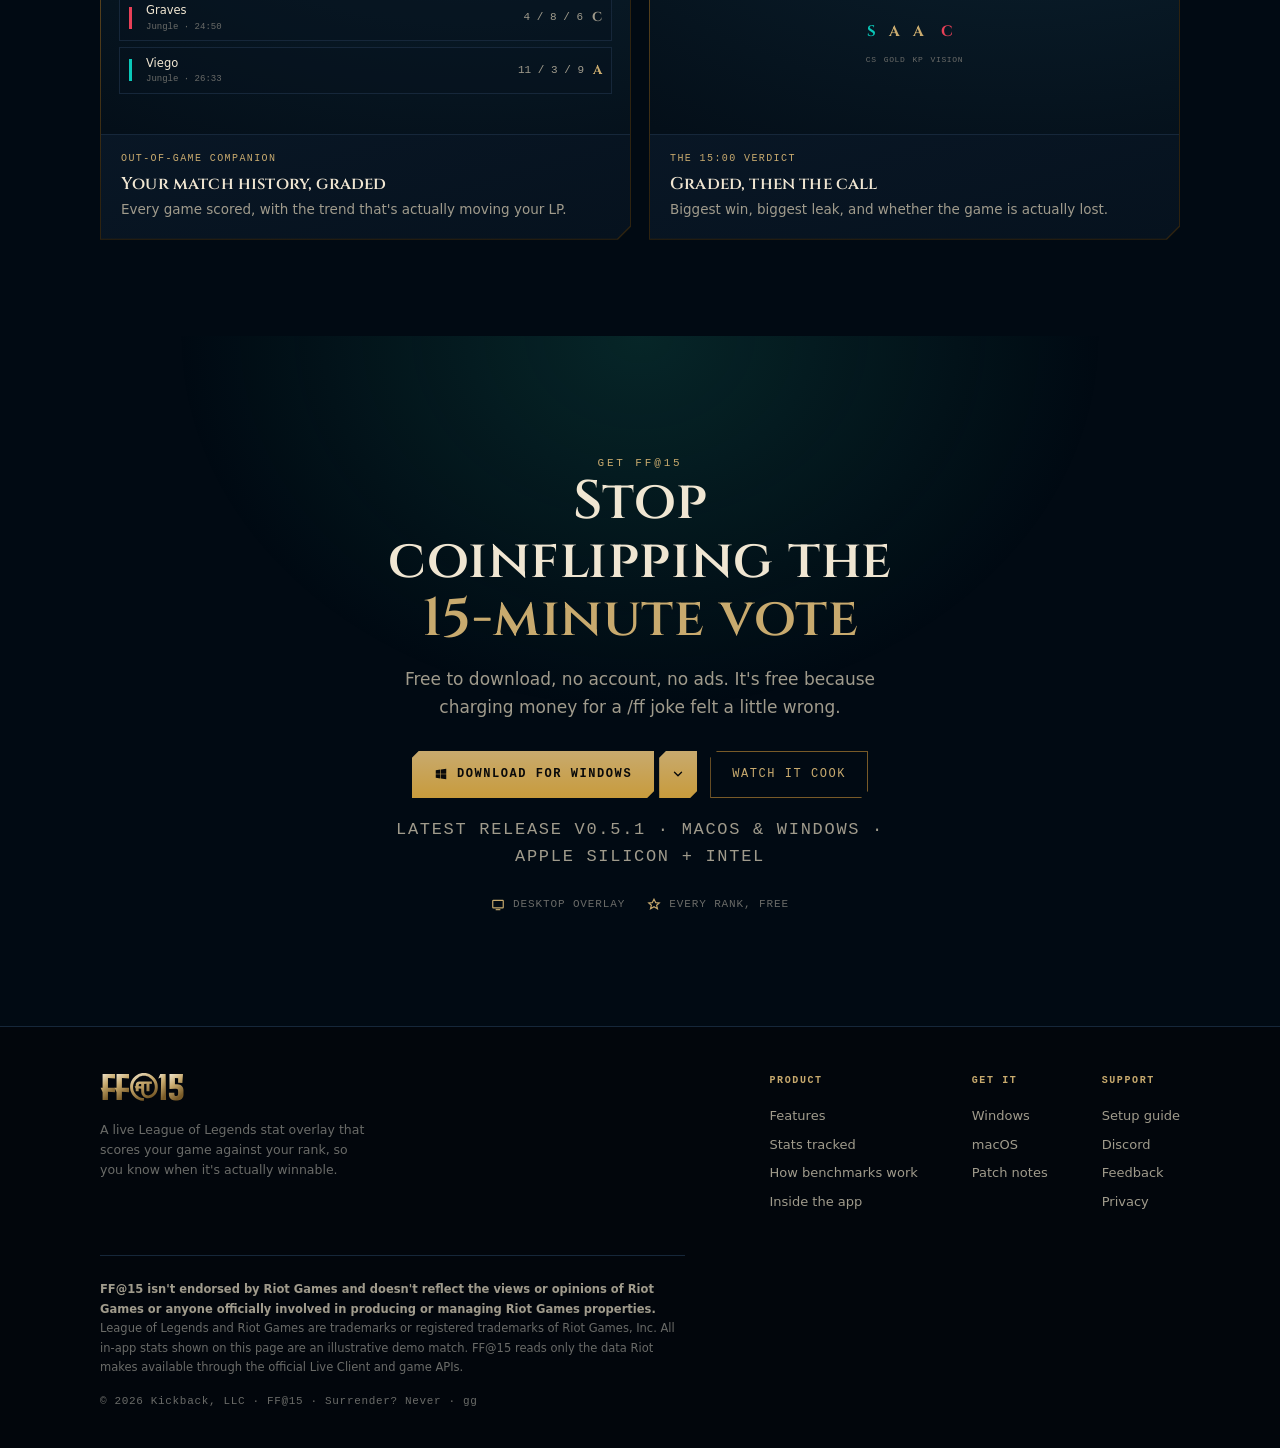
==== commit c73ca00a: "Add privacy policy page and link it from the footer. EOF  Co-authored-by: Cursor <cursoragent@cursor" ====
--- a/index.html
+++ b/index.html
@@ -783,7 +783,7 @@
           <a href="#">Setup guide</a>
           <a href="#">Discord</a>
           <a href="#">Feedback</a>
-          <a href="#">Privacy</a>
+          <a href="/privacy.html">Privacy</a>
         </div>
       </div>
     </div>
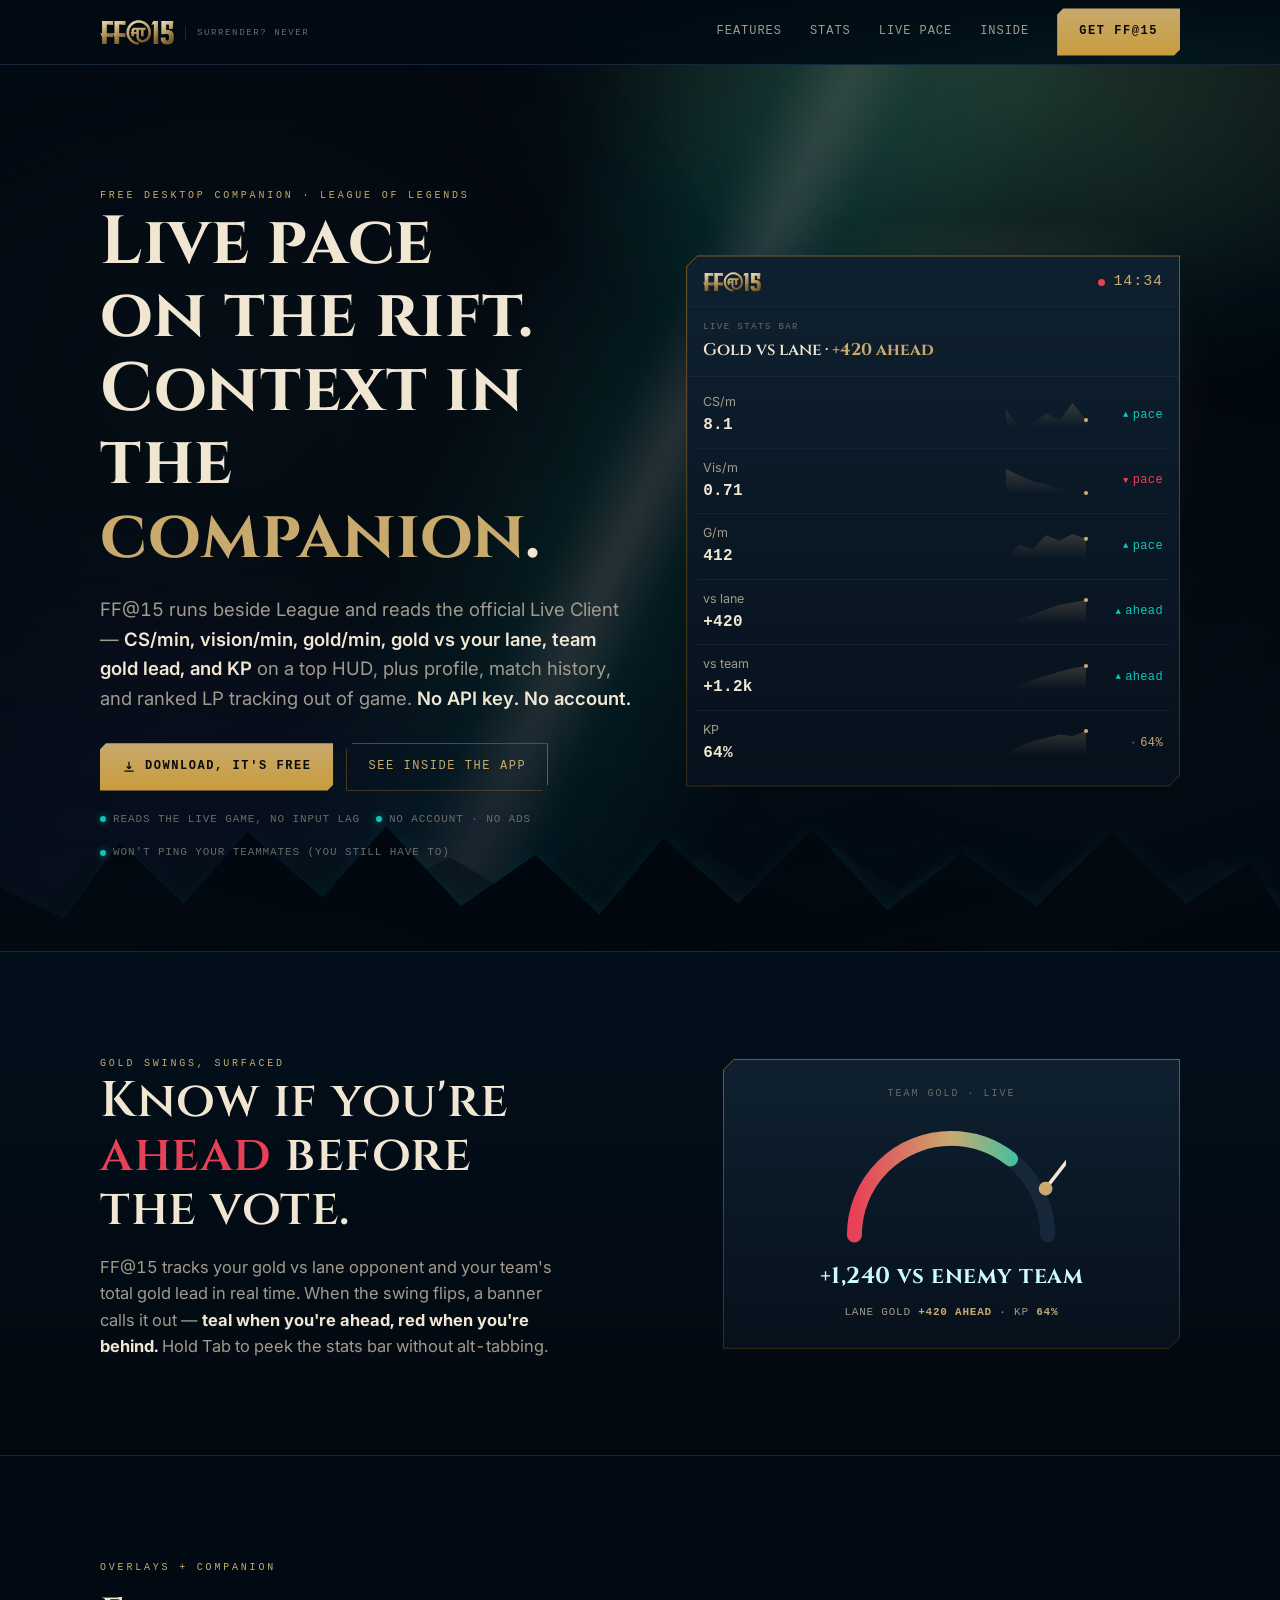
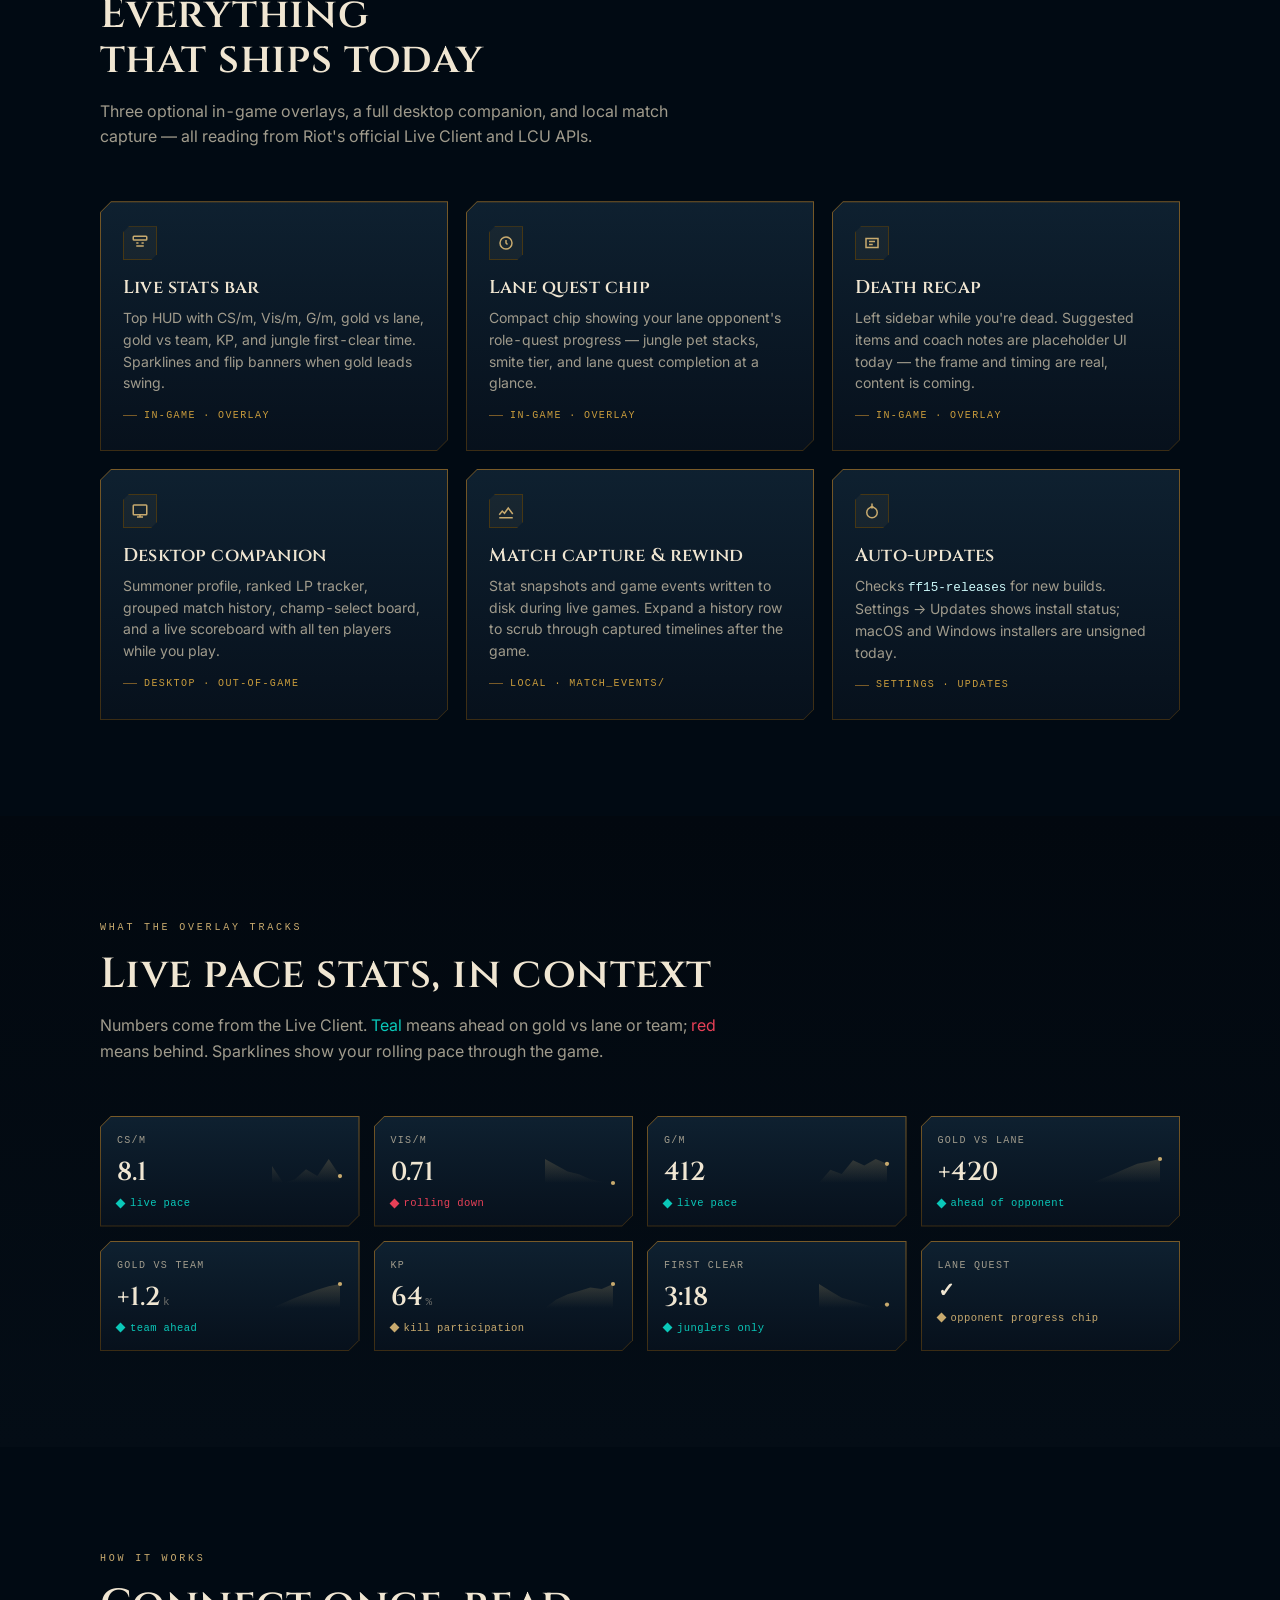
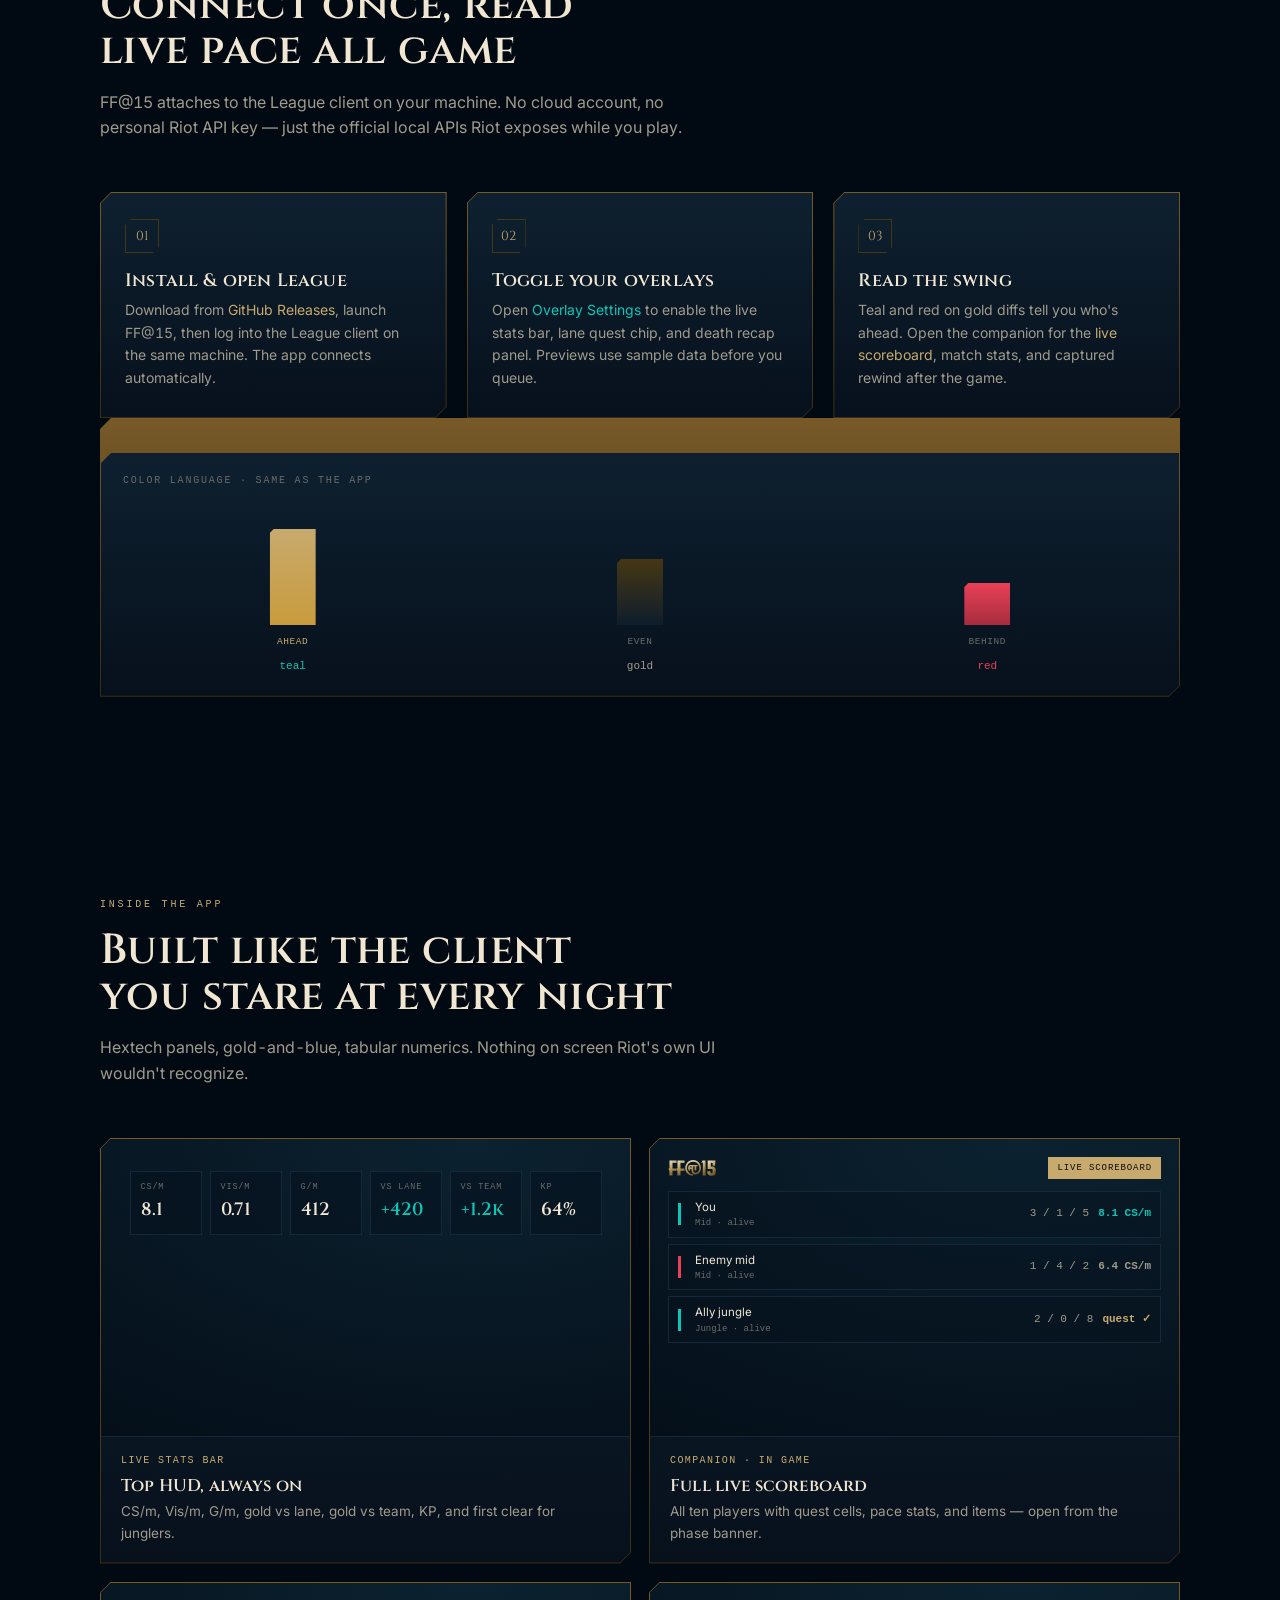
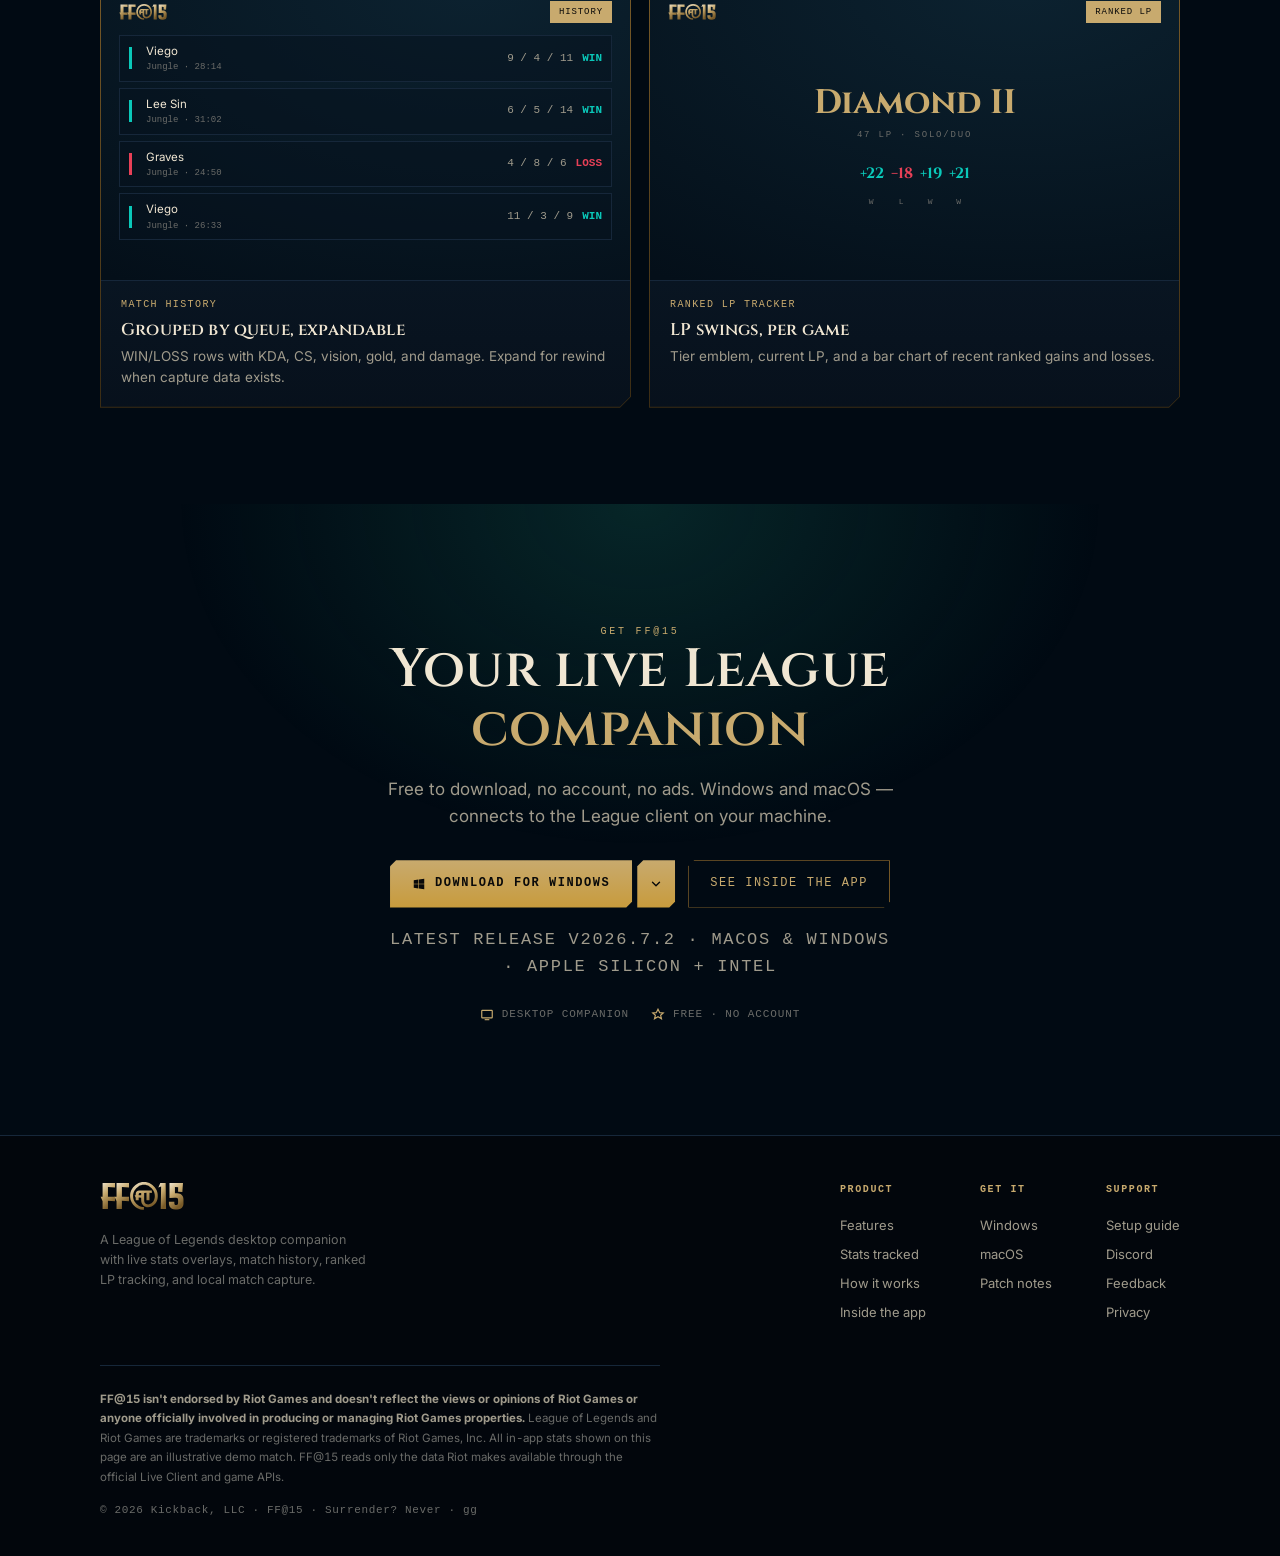
==== commit 3369b3e8: "Align site with shipped app features, design tokens, and setup guide. Rewrite marketing copy to matc" ====
--- a/index.html
+++ b/index.html
@@ -3,8 +3,8 @@
 <head>
 <meta charset="utf-8"/>
 <meta name="viewport" content="width=device-width,initial-scale=1"/>
-<title>FF@15: Know if it's actually winnable by 15:00</title>
-<meta name="description" content="A free live overlay for League of Legends. FF@15 reads your match in real time and scores every stat (CS/min, gold, KP, vision) against your rank. So when someone types /ff at 15, you actually know the answer."/>
+<title>FF@15: Live League companion &amp; overlay</title>
+<meta name="description" content="Free desktop companion for League of Legends — live stats overlays (CS/min, gold pace vs lane and team, vision, KP), match history, ranked LP tracking, and match rewind."/>
 <meta name="theme-color" content="#010A13"/>
 
 <!-- ====== Social / Open Graph ======
@@ -14,34 +14,25 @@
 <meta property="og:type" content="website"/>
 <meta property="og:site_name" content="FF@15"/>
 <meta property="og:url" content="https://ff15gg.com/"/>
-<meta property="og:title" content="FF@15: Know if it's actually winnable by 15:00"/>
-<meta property="og:description" content="A free League of Legends live overlay that scores every stat against your rank in real time. So when someone types /ff at 15, you know the answer."/>
+<meta property="og:title" content="FF@15: Live League companion &amp; overlay"/>
+<meta property="og:description" content="Free desktop companion for League of Legends — live stats overlays, match history, ranked LP tracking, and captured match rewind."/>
 <meta property="og:image" content="https://ff15gg.com/og-image.png"/>
 <meta property="og:image:secure_url" content="https://ff15gg.com/og-image.png"/>
 <meta property="og:image:type" content="image/png"/>
 <meta property="og:image:width" content="1200"/>
 <meta property="og:image:height" content="630"/>
-<meta property="og:image:alt" content="FF@15 live overlay over Summoner's Rift at night. Match clock at 14:32, stats scored against the Diamond benchmark."/>
+<meta property="og:image:alt" content="FF@15 live overlay over Summoner's Rift at night. Live stats bar with CS/m, gold vs lane, and team gold lead."/>
 <meta name="twitter:card" content="summary_large_image"/>
-<meta name="twitter:title" content="FF@15: Know if it's actually winnable by 15:00"/>
-<meta name="twitter:description" content="A free League of Legends live overlay that scores every stat against your rank in real time. So when someone types /ff at 15, you know the answer."/>
+<meta name="twitter:title" content="FF@15: Live League companion &amp; overlay"/>
+<meta name="twitter:description" content="Free desktop companion for League of Legends — live stats overlays, match history, ranked LP tracking, and captured match rewind."/>
 <meta name="twitter:image" content="https://ff15gg.com/og-image.png"/>
 <meta name="twitter:image:alt" content="FF@15 live overlay over Summoner's Rift at night."/>
 
-<link rel="preconnect" href="https://fonts.googleapis.com"/>
-<link rel="preconnect" href="https://fonts.gstatic.com" crossorigin/>
-<link href="https://fonts.googleapis.com/css2?family=Cinzel:wght@500;600;700&display=swap" rel="stylesheet"/>
+<link rel="stylesheet" href="/assets/ff15-tokens.css"/>
 <style>
   :root{
-    --bg:#010A13;--bg-2:#02060c;--surface:#0A1428;--surface-2:#0c1c2e;--fg:#F0E6D2;
-    --muted:#A09B8C;--dim:#6A6B68;
-    --gold:#C8AA6E;--gold-2:#C89B3C;--gold-bright:#F0E6D2;--border-gold:#785A28;--line-gold:#463714;
-    --line:#16273A;--blue:#0AC8B9;--blue-light:#CDFAFA;--red:#E84057;
-    --fd:'Cinzel','Trajan Pro','Palatino Linotype',Georgia,serif;
-    --fb:-apple-system,BlinkMacSystemFont,'Segoe UI',system-ui,sans-serif;
-    --fm:ui-monospace,'SF Mono',Menlo,monospace;
-    --bevel:polygon(13px 0,100% 0,100% calc(100% - 13px),calc(100% - 13px) 100%,0 100%,0 13px);
-    --bevel-sm:polygon(7px 0,100% 0,100% calc(100% - 7px),calc(100% - 7px) 100%,0 100%,0 7px);
+    --bg-2:#02060c;
+    --red:var(--behind);
   }
   *{box-sizing:border-box;margin:0;padding:0}
   html{scroll-behavior:smooth;overflow-x:hidden}
@@ -59,12 +50,12 @@
   a{color:inherit;text-decoration:none}
   h1,h2,h3{font-family:var(--fd);font-weight:600;letter-spacing:.01em;line-height:1.08;text-wrap:balance}
   .mono{font-family:var(--fm)}
-  .kicker{font-family:var(--fm);font-size:11px;letter-spacing:.26em;text-transform:uppercase;color:var(--gold)}
+  .kicker{color:var(--gold)}
 
   /* ---- buttons ---- */
   .btn{display:inline-flex;align-items:center;gap:9px;font-family:var(--fm);font-size:12px;
     letter-spacing:.13em;text-transform:uppercase;padding:14px 22px;cursor:pointer;border:0;
-    clip-path:var(--bevel-sm);transition:transform .15s,filter .15s,background .15s;position:relative}
+    clip-path:var(--bevel-btn);transition:transform .15s,filter .15s,background .15s;position:relative}
   .btn:hover{transform:translateY(-2px)}
   .btn-gold{background:linear-gradient(180deg,var(--gold),var(--gold-2));color:#0a0a0a;font-weight:700;
     box-shadow:0 6px 22px rgba(200,155,60,.28)}
@@ -72,10 +63,6 @@
   .btn-ghost{background:transparent;color:var(--gold);box-shadow:inset 0 0 0 1px var(--border-gold)}
   .btn-ghost:hover{background:rgba(200,170,110,.07);color:var(--blue-light);box-shadow:inset 0 0 0 1px var(--gold)}
   .btn svg{width:14px;height:14px}
-
-  /* ---- hex panel (gradient border + bevel) ---- */
-  .hex{background:linear-gradient(160deg,var(--border-gold),#2e2310 60%);clip-path:var(--bevel);padding:1px}
-  .hex-in{background:linear-gradient(165deg,var(--surface-2),#06121e);clip-path:var(--bevel);height:100%}
 
   /* ---- nav ---- */
   header.nav{position:sticky;top:0;z-index:50;backdrop-filter:blur(12px);-webkit-backdrop-filter:blur(12px);
@@ -161,7 +148,7 @@
   .row .name b{display:block;color:var(--fg);font-size:16px;font-family:var(--fm);letter-spacing:.02em;margin-top:1px}
   .row .spk{height:30px}
   .row .delta{justify-self:end;font-family:var(--fm);font-size:12px;letter-spacing:.03em;display:flex;align-items:center;gap:4px;white-space:nowrap}
-  .up{color:var(--blue)} .down{color:var(--red)} .on{color:var(--gold)}
+  .up{color:var(--ahead)} .down{color:var(--behind)} .on{color:var(--gold)}
   .row .delta .ar{font-size:9px}
 
   /* ---- section scaffolding ---- */
@@ -265,7 +252,7 @@
   .mk-ch .cv small{font-family:var(--fm);font-size:9px;color:var(--blue);margin-left:4px}
   .mk-ch .spk{flex:1;min-height:26px;margin-top:6px}
 
-  /* mini in-frame mock: build/coaching */
+  /* mini in-frame mock: live scoreboard */
   .mk-build{flex:1;display:flex;flex-direction:column;gap:9px}
   .mk-build .br{display:flex;align-items:center;gap:10px;padding:8px 10px;box-shadow:inset 0 0 0 1px var(--line);background:rgba(6,18,30,.55)}
   .mk-build .it{width:30px;height:30px;flex:0 0 auto;clip-path:var(--bevel-sm);background:linear-gradient(145deg,var(--line-gold),#0e1d2c);box-shadow:inset 0 0 0 1px var(--border-gold);display:grid;place-items:center;color:var(--gold);font-family:var(--fd);font-size:13px}
@@ -281,13 +268,13 @@
   .mk-hist{flex:1;display:flex;flex-direction:column;gap:6px}
   .mk-hist .hr{display:grid;grid-template-columns:8px 1fr auto auto;align-items:center;gap:9px;padding:7px 10px;box-shadow:inset 0 0 0 1px var(--line);background:rgba(6,18,30,.5)}
   .mk-hist .hr .res{width:3px;height:22px}
-  .mk-hist .hr.w .res{background:var(--blue)} .mk-hist .hr.l .res{background:var(--red)}
+  .mk-hist .hr.w .res{background:var(--ahead)} .mk-hist .hr.l .res{background:var(--behind)}
   .mk-hist .ch{font-size:11.5px;color:var(--fg)}
   .mk-hist .ch small{display:block;font-family:var(--fm);font-size:9px;color:var(--dim)}
   .mk-hist .kda{font-family:var(--fm);font-size:11px;color:var(--muted)}
   .mk-hist .gr{font-family:var(--fd);font-size:13px;font-weight:700}
 
-  /* mini in-frame mock: 15:00 verdict */
+  /* mini in-frame mock: LP tracker */
   .mk-vd{flex:1;display:flex;flex-direction:column;align-items:center;justify-content:center;text-align:center}
   .mk-vd .gr{font-family:var(--fd);font-size:46px;font-weight:700;color:var(--gold);line-height:1}
   .mk-vd .gl{font-family:var(--fm);font-size:9px;letter-spacing:.2em;text-transform:uppercase;color:var(--dim);margin-top:8px}
@@ -377,7 +364,7 @@
     <nav class="nav-links">
       <a class="lk" href="#features">Features</a>
       <a class="lk" href="#stats">Stats</a>
-      <a class="lk" href="#how">Benchmarks</a>
+      <a class="lk" href="#how">Live pace</a>
       <a class="lk" href="#showcase">Inside</a>
       <a class="btn btn-gold" href="#download">Get FF@15</a>
     </nav>
@@ -407,15 +394,15 @@
   </div>
   <div class="wrap hero-grid">
     <div class="hero-copy">
-      <span class="kicker">Free live overlay · League of Legends</span>
-      <h1>Is it <span class="ff">/ff at 15</span>? <br/>Or is it <span class="em">winnable</span>?</h1>
-      <p class="lede">FF@15 reads your live match and scores every stat (<b>CS/min, gold, kill participation, vision</b>) against players at your rank. So when someone votes to surrender at fifteen, you're not guessing. <b>You know.</b></p>
+      <span class="kicker">Free desktop companion · League of Legends</span>
+      <h1>Live pace on the rift.<br/>Context in the <span class="em">companion</span>.</h1>
+      <p class="lede">FF@15 runs beside League and reads the official Live Client — <b>CS/min, vision/min, gold/min, gold vs your lane, team gold lead, and KP</b> on a top HUD, plus profile, match history, and ranked LP tracking out of game. <b>No API key. No account.</b></p>
       <div class="hero-cta">
         <a class="btn btn-gold" id="heroDl" href="#download">
           <svg viewBox="0 0 24 24" fill="none" stroke="currentColor" stroke-width="2.2"><path d="M12 3v12m0 0l-4-4m4 4l4-4M4 19h16"/></svg>
           Download, it's free
         </a>
-        <a class="btn btn-ghost" href="#showcase">Watch it cook</a>
+        <a class="btn btn-ghost" href="#showcase">See inside the app</a>
       </div>
       <div class="hero-sub">
         <span><i class="dot"></i> Reads the live game, no input lag</span>
@@ -434,36 +421,41 @@
             <div class="clock"><span class="live"></span><span class="t" id="heroClock">14:32</span></div>
           </div>
           <div class="pace">
-            <svg class="ring" viewBox="0 0 42 42" id="paceRing">
-              <circle cx="21" cy="21" r="17" fill="none" stroke="#16273A" stroke-width="4"/>
-              <circle cx="21" cy="21" r="17" fill="none" stroke="#C8AA6E" stroke-width="4" stroke-linecap="round"
-                stroke-dasharray="107" stroke-dashoffset="107" transform="rotate(-90 21 21)" id="paceArc"/>
-            </svg>
-            <div class="pace-txt">
-              <div class="lab">Pace to goal · Diamond</div>
-              <div class="val">On track · <b>78%</b></div>
+            <div class="pace-txt" style="width:100%">
+              <div class="lab">Live stats bar</div>
+              <div class="val">Gold vs lane · <b class="c-ahead">+420 ahead</b></div>
             </div>
           </div>
           <div class="rows" id="hudRows">
             <div class="row">
-              <div class="name">CS / min<b data-count="8.1">0.0</b></div>
-              <svg class="spk" data-spark="8.4,7.9,8.0,8.3,8.1,8.6,8.1" data-bm="7.5"></svg>
-              <div class="delta up"><span class="ar">▲</span>+0.6</div>
+              <div class="name">CS/m<b data-count="8.1">0.0</b></div>
+              <svg class="spk" data-spark="8.4,7.9,8.0,8.3,8.1,8.6,8.1"></svg>
+              <div class="delta up"><span class="ar">▲</span>pace</div>
             </div>
             <div class="row">
-              <div class="name">Gold / min<b data-count="412">0</b></div>
-              <svg class="spk" data-spark="380,402,395,418,409,420,412" data-bm="388"></svg>
-              <div class="delta up"><span class="ar">▲</span>+24</div>
+              <div class="name">Vis/m<b data-count="0.71">0.00</b></div>
+              <svg class="spk" data-spark="0.9,0.85,0.8,0.78,0.74,0.72,0.71"></svg>
+              <div class="delta down"><span class="ar">▼</span>pace</div>
             </div>
             <div class="row">
-              <div class="name">Kill participation<b data-count="64" data-suffix="%">0%</b></div>
-              <svg class="spk" data-spark="50,55,58,60,62,61,64" data-bm="58"></svg>
-              <div class="delta up"><span class="ar">▲</span>+6%</div>
+              <div class="name">G/m<b data-count="412">0</b></div>
+              <svg class="spk" data-spark="380,402,395,418,409,420,412"></svg>
+              <div class="delta up"><span class="ar">▲</span>pace</div>
             </div>
             <div class="row">
-              <div class="name">Vision / min<b data-count="0.71">0.00</b></div>
-              <svg class="spk" data-spark="0.9,0.85,0.8,0.78,0.74,0.72,0.71" data-bm="0.95" data-invert="1"></svg>
-              <div class="delta down"><span class="ar">▼</span>−0.24</div>
+              <div class="name">vs lane<b>+420</b></div>
+              <svg class="spk" data-spark="120,180,240,300,360,390,420"></svg>
+              <div class="delta up"><span class="ar">▲</span>ahead</div>
+            </div>
+            <div class="row">
+              <div class="name">vs team<b>+1.2k</b></div>
+              <svg class="spk" data-spark="-200,100,400,650,900,1100,1240"></svg>
+              <div class="delta up"><span class="ar">▲</span>ahead</div>
+            </div>
+            <div class="row">
+              <div class="name">KP<b data-count="64" data-suffix="%">0%</b></div>
+              <svg class="spk" data-spark="50,55,58,60,62,61,64"></svg>
+              <div class="delta on"><span class="ar">·</span>64%</div>
             </div>
           </div>
         </div>
@@ -473,16 +465,16 @@
 </main>
 
 <!-- ============ HOOK ============ -->
-<section class="hook" id="verdict">
+<section class="hook" id="pace">
   <div class="wrap hook-grid">
     <div class="rv">
-      <span class="kicker">The 15:00 moment</span>
-      <h2>Someone typed <span class="slash">/ff</span>.<br/>Should you?</h2>
-      <p>At fifteen minutes, FF@15 grades your game and reads your team's actual gold lead, then makes the call. <b>Most "unwinnable" games aren't.</b> Now you can prove it before the vote passes.</p>
+      <span class="kicker">Gold swings, surfaced</span>
+      <h2>Know if you're <span class="slash">ahead</span> before the vote.</h2>
+      <p>FF@15 tracks your gold vs lane opponent and your team's total gold lead in real time. When the swing flips, a banner calls it out — <b>teal when you're ahead, red when you're behind.</b> Hold Tab to peek the stats bar without alt-tabbing.</p>
     </div>
     <div class="hex rv">
       <div class="hex-in verdict">
-        <div class="lab">FF@15 Verdict · 15:00</div>
+        <div class="lab">Team gold · live</div>
         <svg class="gauge" viewBox="0 0 200 116" id="verdictGauge">
           <path d="M16 100 A84 84 0 0 1 184 100" fill="none" stroke="#16273A" stroke-width="13" stroke-linecap="round"/>
           <path d="M16 100 A84 84 0 0 1 184 100" fill="none" stroke="url(#gaugeG)" stroke-width="13" stroke-linecap="round"
@@ -495,8 +487,8 @@
             <circle cx="100" cy="100" r="6" fill="#C8AA6E"/>
           </g>
         </svg>
-        <div class="call">Don't /ff, it's winnable</div>
-        <div class="sub">Team gold lead <b>+1,240</b> · your grade <b>A−</b></div>
+        <div class="call">+1,240 vs enemy team</div>
+        <div class="sub">Lane gold <b>+420 ahead</b> · KP <b>64%</b></div>
       </div>
     </div>
   </div>
@@ -506,46 +498,46 @@
 <section id="features">
   <div class="wrap">
     <div class="sec-head rv">
-      <span class="kicker">One overlay, every surface</span>
-      <h2>From a glance to a full coaching session</h2>
-      <p>FF@15 lives in the corner of your game and expands when you need it, then follows you out of the loading screen to review, plan, and climb.</p>
+      <span class="kicker">Overlays + companion</span>
+      <h2>Everything that ships today</h2>
+      <p>Three optional in-game overlays, a full desktop companion, and local match capture — all reading from Riot's official Live Client and LCU APIs.</p>
     </div>
     <div class="feat-grid">
       <div class="hex rv"><div class="hex-in feat">
-        <div class="ic"><svg viewBox="0 0 24 24" fill="none" stroke="currentColor" stroke-width="2"><rect x="3" y="3" width="8" height="8" rx="1"/><path d="M6 6h2M6 8.5h1.2"/></svg></div>
-        <h3>The corner HUD</h3>
-        <p>Always-on and glanceable. Four pinned stats, each with a live sparkline and a benchmark pip. Never covers your minimap.</p>
-        <div class="meta">In-game · always on</div>
+        <div class="ic"><svg viewBox="0 0 24 24" fill="none" stroke="currentColor" stroke-width="2"><rect x="3" y="3" width="18" height="5" rx="1"/><path d="M7 12h3M14 12h3M7 16h10"/></svg></div>
+        <h3>Live stats bar</h3>
+        <p>Top HUD with CS/m, Vis/m, G/m, gold vs lane, gold vs team, KP, and jungle first-clear time. Sparklines and flip banners when gold leads swing.</p>
+        <div class="meta">In-game · overlay</div>
+      </div></div>
+      <div class="hex rv"><div class="hex-in feat">
+        <div class="ic"><svg viewBox="0 0 24 24" fill="none" stroke="currentColor" stroke-width="2"><circle cx="12" cy="12" r="8"/><path d="M12 8v4l2 2"/></svg></div>
+        <h3>Lane quest chip</h3>
+        <p>Compact chip showing your lane opponent's role-quest progress — jungle pet stacks, smite tier, and lane quest completion at a glance.</p>
+        <div class="meta">In-game · overlay</div>
+      </div></div>
+      <div class="hex rv"><div class="hex-in feat">
+        <div class="ic"><svg viewBox="0 0 24 24" fill="none" stroke="currentColor" stroke-width="2"><path d="M4 6h16v12H4z"/><path d="M8 10h8M8 14h5"/></svg></div>
+        <h3>Death recap</h3>
+        <p>Left sidebar while you're dead. Suggested items and coach notes are placeholder UI today — the frame and timing are real, content is coming.</p>
+        <div class="meta">In-game · overlay</div>
+      </div></div>
+      <div class="hex rv"><div class="hex-in feat">
+        <div class="ic"><svg viewBox="0 0 24 24" fill="none" stroke="currentColor" stroke-width="2"><rect x="3" y="4" width="18" height="13" rx="1"/><path d="M8 20h8M12 17v3"/></svg></div>
+        <h3>Desktop companion</h3>
+        <p>Summoner profile, ranked LP tracker, grouped match history, champ-select board, and a live scoreboard with all ten players while you play.</p>
+        <div class="meta">Desktop · out-of-game</div>
       </div></div>
       <div class="hex rv"><div class="hex-in feat">
         <div class="ic"><svg viewBox="0 0 24 24" fill="none" stroke="currentColor" stroke-width="2"><path d="M3 17l4-5 3 3 5-7 6 8"/><path d="M3 21h18"/></svg></div>
-        <h3>Expanded panel</h3>
-        <p>One hotkey opens every stat at full size: sparklines with the rank benchmark line, a goal-rank pace ring, jungle clear timeline, and team gold/CS swing.</p>
-        <div class="meta">In-game · hotkey</div>
+        <h3>Match capture &amp; rewind</h3>
+        <p>Stat snapshots and game events written to disk during live games. Expand a history row to scrub through captured timelines after the game.</p>
+        <div class="meta">Local · match_events/</div>
       </div></div>
       <div class="hex rv"><div class="hex-in feat">
-        <div class="ic"><svg viewBox="0 0 24 24" fill="none" stroke="currentColor" stroke-width="2"><path d="M12 3l2.5 5 5.5.8-4 3.9 1 5.5L12 16l-5 2.6 1-5.5-4-3.9 5.5-.8z"/></svg></div>
-        <h3>Live coaching</h3>
-        <p>Matchup-aware build path, skill order, and power-spike timeline that update with the game. Know when you're stronger than the enemy jungler, and when to back off.</p>
-        <div class="meta">In-game · coaching mode</div>
-      </div></div>
-      <div class="hex rv"><div class="hex-in feat">
-        <div class="ic"><svg viewBox="0 0 24 24" fill="none" stroke="currentColor" stroke-width="2"><path d="M12 21a9 9 0 1 0-9-9"/><path d="M3 12l-1.5-2M3 12l2-1"/><path d="M12 7v5l3 2"/></svg></div>
-        <h3>The 15:00 verdict</h3>
-        <p>An S-to-C grade on your game, your biggest win and biggest leak, and the tongue-in-cheek "should you /ff?" gauge that reads your team's real lead.</p>
-        <div class="meta">In-game · 15-minute mark</div>
-      </div></div>
-      <div class="hex rv"><div class="hex-in feat">
-        <div class="ic"><svg viewBox="0 0 24 24" fill="none" stroke="currentColor" stroke-width="2"><rect x="3" y="4" width="18" height="13" rx="1"/><path d="M8 20h8M12 17v3"/></svg></div>
-        <h3>Out-of-game companion</h3>
-        <p>Every game graded and filed. Match history, season stats, rank progression, and a full post-game review, built from the same stats the overlay tracked live.</p>
-        <div class="meta">Desktop · out-of-game</div>
-      </div></div>
-      <div class="hex rv"><div class="hex-in feat">
-        <div class="ic"><svg viewBox="0 0 24 24" fill="none" stroke="currentColor" stroke-width="2"><path d="M12 2l3 6 6 .5-4.5 4 1.5 6L12 15l-6 3.5 1.5-6L3 8.5 9 8z"/></svg></div>
-        <h3>Rank-based benchmarks</h3>
-        <p>Targets that scale from Iron to Challenger. Set a goal rank and chase the exact numbers that get you there, not someone else's.</p>
-        <div class="meta">Every rank · every role</div>
+        <div class="ic"><svg viewBox="0 0 24 24" fill="none" stroke="currentColor" stroke-width="2"><path d="M12 2v6m0 0l2-2m-2 2l-2-2"/><circle cx="12" cy="14" r="7"/></svg></div>
+        <h3>Auto-updates</h3>
+        <p>Checks <code style="font-family:var(--fm);font-size:.9em;color:var(--blue-light)">ff15-releases</code> for new builds. Settings → Updates shows install status; macOS and Windows installers are unsigned today.</p>
+        <div class="meta">Settings · updates</div>
       </div></div>
     </div>
   </div>
@@ -555,90 +547,87 @@
 <section class="stats" id="stats">
   <div class="wrap">
     <div class="sec-head rv">
-      <span class="kicker">What it's judging you on</span>
-      <h2>Eight live stats, scored against your rank</h2>
-      <p>Every number is colored against the benchmark for your target rank: <span style="color:var(--blue)">teal ahead</span>, <span style="color:var(--gold)">gold on-pace</span>, <span style="color:var(--red)">red behind</span>. No raw numbers without context.</p>
+      <span class="kicker">What the overlay tracks</span>
+      <h2>Live pace stats, in context</h2>
+      <p>Numbers come from the Live Client. <span style="color:var(--ahead)">Teal</span> means ahead on gold vs lane or team; <span style="color:var(--behind)">red</span> means behind. Sparklines show your rolling pace through the game.</p>
     </div>
     <div class="stat-grid">
       <div class="hex rv"><div class="hex-in stat">
-        <div class="sn">CS / min</div>
-        <div class="row2"><div class="v">8.1</div><svg class="spk" data-spark="8.4,7.9,8.0,8.3,8.1,8.6,8.1" data-bm="7.5"></svg></div>
-        <div class="bm" style="color:var(--blue)"><span class="pip" style="background:var(--blue)"></span>+0.6 vs Diamond</div>
+        <div class="sn">CS/m</div>
+        <div class="row2"><div class="v">8.1</div><svg class="spk" data-spark="8.4,7.9,8.0,8.3,8.1,8.6,8.1"></svg></div>
+        <div class="bm" style="color:var(--ahead)"><span class="pip" style="background:var(--ahead)"></span>live pace</div>
       </div></div>
       <div class="hex rv"><div class="hex-in stat">
-        <div class="sn">Gold / min</div>
-        <div class="row2"><div class="v">412</div><svg class="spk" data-spark="380,402,395,418,409,420,412" data-bm="388"></svg></div>
-        <div class="bm" style="color:var(--blue)"><span class="pip" style="background:var(--blue)"></span>+24 vs Diamond</div>
+        <div class="sn">Vis/m</div>
+        <div class="row2"><div class="v">0.71</div><svg class="spk" data-spark="0.9,0.85,0.8,0.78,0.74,0.72,0.71"></svg></div>
+        <div class="bm" style="color:var(--behind)"><span class="pip" style="background:var(--behind)"></span>rolling down</div>
       </div></div>
       <div class="hex rv"><div class="hex-in stat">
-        <div class="sn">Kill participation</div>
-        <div class="row2"><div class="v">64<small>%</small></div><svg class="spk" data-spark="50,55,58,60,62,61,64" data-bm="58"></svg></div>
-        <div class="bm" style="color:var(--blue)"><span class="pip" style="background:var(--blue)"></span>+6% vs Diamond</div>
+        <div class="sn">G/m</div>
+        <div class="row2"><div class="v">412</div><svg class="spk" data-spark="380,402,395,418,409,420,412"></svg></div>
+        <div class="bm" style="color:var(--ahead)"><span class="pip" style="background:var(--ahead)"></span>live pace</div>
       </div></div>
       <div class="hex rv"><div class="hex-in stat">
-        <div class="sn">KDA</div>
-        <div class="row2"><div class="v">4.2</div><svg class="spk" data-spark="2.0,3.1,3.0,3.8,4.0,3.9,4.2" data-bm="3.4"></svg></div>
-        <div class="bm" style="color:var(--gold)"><span class="pip" style="background:var(--gold)"></span>on pace · 3 / 1 / 5</div>
+        <div class="sn">Gold vs lane</div>
+        <div class="row2"><div class="v">+420</div><svg class="spk" data-spark="120,180,240,300,360,390,420"></svg></div>
+        <div class="bm" style="color:var(--ahead)"><span class="pip" style="background:var(--ahead)"></span>ahead of opponent</div>
       </div></div>
       <div class="hex rv"><div class="hex-in stat">
-        <div class="sn">Jungle first clear</div>
-        <div class="row2"><div class="v">3:18</div><svg class="spk" data-spark="3.6,3.5,3.4,3.35,3.3,3.25,3.3" data-bm="3.4" data-invert="1"></svg></div>
-        <div class="bm" style="color:var(--blue)"><span class="pip" style="background:var(--blue)"></span>12s faster than target</div>
+        <div class="sn">Gold vs team</div>
+        <div class="row2"><div class="v">+1.2<small>k</small></div><svg class="spk" data-spark="-200,100,400,650,900,1100,1240"></svg></div>
+        <div class="bm" style="color:var(--ahead)"><span class="pip" style="background:var(--ahead)"></span>team ahead</div>
       </div></div>
       <div class="hex rv"><div class="hex-in stat">
-        <div class="sn">Team gold lead</div>
-        <div class="row2"><div class="v">+1.2<small>k</small></div><svg class="spk" data-spark="-200,100,400,650,900,1100,1240" data-bm="0"></svg></div>
-        <div class="bm" style="color:var(--gold)"><span class="pip" style="background:var(--gold)"></span>ahead since 9:40</div>
+        <div class="sn">KP</div>
+        <div class="row2"><div class="v">64<small>%</small></div><svg class="spk" data-spark="50,55,58,60,62,61,64"></svg></div>
+        <div class="bm" style="color:var(--pace)"><span class="pip" style="background:var(--pace)"></span>kill participation</div>
       </div></div>
       <div class="hex rv"><div class="hex-in stat">
-        <div class="sn">Team CS lead</div>
-        <div class="row2"><div class="v">+38</div><svg class="spk" data-spark="-10,5,12,20,28,33,38" data-bm="0"></svg></div>
-        <div class="bm" style="color:var(--gold)"><span class="pip" style="background:var(--gold)"></span>slight tempo edge</div>
+        <div class="sn">First clear</div>
+        <div class="row2"><div class="v">3:18</div><svg class="spk" data-spark="3.6,3.5,3.4,3.35,3.3,3.25,3.3"></svg></div>
+        <div class="bm" style="color:var(--ahead)"><span class="pip" style="background:var(--ahead)"></span>junglers only</div>
       </div></div>
       <div class="hex rv"><div class="hex-in stat">
-        <div class="sn">Vision / min</div>
-        <div class="row2"><div class="v">0.71</div><svg class="spk" data-spark="0.9,0.85,0.8,0.78,0.74,0.72,0.71" data-bm="0.95" data-invert="1"></svg></div>
-        <div class="bm" style="color:var(--red)"><span class="pip" style="background:var(--red)"></span>−0.24 · your weak spot</div>
+        <div class="sn">Lane quest</div>
+        <div class="row2"><div class="v" style="font-size:20px">✓</div></div>
+        <div class="bm" style="color:var(--pace)"><span class="pip" style="background:var(--pace)"></span>opponent progress chip</div>
       </div></div>
     </div>
   </div>
 </section>
 
-<!-- ============ HOW BENCHMARKS WORK ============ -->
+<!-- ============ HOW IT WORKS ============ -->
 <section id="how">
   <div class="wrap">
     <div class="sec-head rv">
-      <span class="kicker">How we decide you're hardstuck</span>
-      <h2>Your targets, not the global average</h2>
-      <p>Pick where you are and where you're going. FF@15 pulls per-tier targets for your role and scores you live against the rank you're actually chasing.</p>
+      <span class="kicker">How it works</span>
+      <h2>Connect once, read live pace all game</h2>
+      <p>FF@15 attaches to the League client on your machine. No cloud account, no personal Riot API key — just the official local APIs Riot exposes while you play.</p>
     </div>
     <div class="steps">
       <div class="hex rv"><div class="hex-in step">
         <div class="no"></div>
-        <h3>Pick your role &amp; rank</h3>
-        <p>Tell it you're a <span class="g">Diamond IV jungler</span>, or set a goal rank to climb toward and benchmark against your future self.</p>
+        <h3>Install &amp; open League</h3>
+        <p>Download from <span class="g">GitHub Releases</span>, launch FF@15, then log into the League client on the same machine. The app connects automatically.</p>
       </div></div>
       <div class="hex rv"><div class="hex-in step">
         <div class="no"></div>
-        <h3>Play your game</h3>
-        <p>FF@15 reads the live match and tracks <span class="t">every stat in real time</span>. No alt-tab, no spreadsheet, no after-the-fact regret.</p>
+        <h3>Toggle your overlays</h3>
+        <p>Open <span class="t">Overlay Settings</span> to enable the live stats bar, lane quest chip, and death recap panel. Previews use sample data before you queue.</p>
       </div></div>
       <div class="hex rv"><div class="hex-in step">
         <div class="no"></div>
-        <h3>Hit your benchmarks</h3>
-        <p>Each stat is scored against players at your target rank, so you always know which number is <span class="g">carrying</span> and which one is <span style="color:var(--red)">losing the game</span>.</p>
+        <h3>Read the swing</h3>
+        <p>Teal and red on gold diffs tell you who's ahead. Open the companion for the <span class="g">live scoreboard</span>, match stats, and captured rewind after the game.</p>
       </div></div>
     </div>
 
     <div class="hex rv ladder-wrap"><div class="hex-in ladder">
-      <div class="lab">CS / min benchmark · Jungle · by tier</div>
+      <div class="lab">Color language · same as the app</div>
       <div class="tiers" id="tiers">
-        <div class="tier" data-h="34"><div class="track"><div class="bar"></div></div><div class="tn">Silver</div><div class="tv">6.2</div></div>
-        <div class="tier" data-h="48"><div class="track"><div class="bar"></div></div><div class="tn">Gold</div><div class="tv">6.8</div></div>
-        <div class="tier" data-h="62"><div class="track"><div class="bar"></div></div><div class="tn">Plat</div><div class="tv">7.1</div></div>
-        <div class="tier goal" data-h="80"><div class="track"><div class="bar goal"></div></div><div class="tn">Diamond</div><div class="tv">7.5 ◆</div></div>
-        <div class="tier" data-h="92"><div class="track"><div class="bar"></div></div><div class="tn">Master</div><div class="tv">7.9</div></div>
-        <div class="tier" data-h="100"><div class="track"><div class="bar"></div></div><div class="tn">Chall.</div><div class="tv">8.4</div></div>
+        <div class="tier goal" data-h="80"><div class="track"><div class="bar goal"></div></div><div class="tn">Ahead</div><div class="tv" style="color:var(--ahead)">teal</div></div>
+        <div class="tier" data-h="55"><div class="track"><div class="bar"></div></div><div class="tn">Even</div><div class="tv">gold</div></div>
+        <div class="tier" data-h="35"><div class="track"><div class="bar" style="background:linear-gradient(180deg,var(--behind),#a82d3f)"></div></div><div class="tn">Behind</div><div class="tv" style="color:var(--behind)">red</div></div>
       </div>
     </div></div>
   </div>
@@ -653,67 +642,64 @@
       <p>Hextech panels, gold-and-blue, tabular numerics. Nothing on screen Riot's own UI wouldn't recognize.</p>
     </div>
     <div class="show-grid">
-      <!-- expanded panel shot -->
+      <!-- live stats bar shot -->
+      <div class="hex rv"><div class="hex-in shot">
+        <div class="frame"><div class="px" style="justify-content:flex-start;padding-top:14px">
+          <div style="display:flex;gap:8px;flex-wrap:wrap;justify-content:center;width:100%">
+            <div class="mk-ch" style="min-width:72px"><div class="cn">CS/m</div><div class="cv">8.1</div></div>
+            <div class="mk-ch" style="min-width:72px"><div class="cn">Vis/m</div><div class="cv">0.71</div></div>
+            <div class="mk-ch" style="min-width:72px"><div class="cn">G/m</div><div class="cv">412</div></div>
+            <div class="mk-ch" style="min-width:72px"><div class="cn">vs lane</div><div class="cv" style="color:var(--ahead)">+420</div></div>
+            <div class="mk-ch" style="min-width:72px"><div class="cn">vs team</div><div class="cv" style="color:var(--ahead)">+1.2k</div></div>
+            <div class="mk-ch" style="min-width:72px"><div class="cn">KP</div><div class="cv">64%</div></div>
+          </div>
+        </div></div>
+        <div class="cap"><div class="t">Live stats bar</div><h3>Top HUD, always on</h3><p>CS/m, Vis/m, G/m, gold vs lane, gold vs team, KP, and first clear for junglers.</p></div>
+      </div></div>
+
+      <!-- live scoreboard shot -->
       <div class="hex rv"><div class="hex-in shot">
         <div class="frame"><div class="px">
-          <div class="mk-head">
-            <svg class="logo"><use href="#ff15"/></svg>
-            <div class="tabs"><span class="on">Me</span><span>Team</span></div>
-          </div>
-          <div class="mk-charts">
-            <div class="mk-ch"><div class="cn">CS / min</div><div class="cv">8.1<small>▲ +0.6</small></div><svg class="spk" data-spark="8.4,7.9,8.0,8.3,8.1,8.6,8.1" data-bm="7.5"></svg></div>
-            <div class="mk-ch"><div class="cn">Gold / min</div><div class="cv">412<small>▲ +24</small></div><svg class="spk" data-spark="380,402,395,418,409,420,412" data-bm="388"></svg></div>
-            <div class="mk-ch"><div class="cn">Kill part.</div><div class="cv">64%<small>▲ +6</small></div><svg class="spk" data-spark="50,55,58,60,62,61,64" data-bm="58"></svg></div>
-            <div class="mk-ch"><div class="cn">Vision / min</div><div class="cv" style="color:var(--red)">0.71<small style="color:var(--red)">▼ −.24</small></div><svg class="spk" data-spark="0.9,0.85,0.8,0.78,0.74,0.72,0.71" data-bm="0.95" data-invert="1"></svg></div>
+          <div class="mk-head"><svg class="logo"><use href="#ff15"/></svg><div class="tabs"><span class="on">Live scoreboard</span></div></div>
+          <div class="mk-hist">
+            <div class="hr w"><div class="res" style="background:var(--ahead)"></div><div class="ch">You<small>Mid · alive</small></div><div class="kda">3 / 1 / 5</div><div class="gr" style="color:var(--ahead);font-family:var(--fm);font-size:11px">8.1 CS/m</div></div>
+            <div class="hr l"><div class="res" style="background:var(--behind)"></div><div class="ch">Enemy mid<small>Mid · alive</small></div><div class="kda">1 / 4 / 2</div><div class="gr" style="color:var(--muted);font-family:var(--fm);font-size:11px">6.4 CS/m</div></div>
+            <div class="hr w"><div class="res" style="background:var(--ahead)"></div><div class="ch">Ally jungle<small>Jungle · alive</small></div><div class="kda">2 / 0 / 8</div><div class="gr" style="color:var(--pace);font-family:var(--fm);font-size:11px">quest ✓</div></div>
           </div>
         </div></div>
-        <div class="cap"><div class="t">Expanded panel</div><h3>Every stat, full size</h3><p>Sparklines against the rank line, Me / Team toggle, one hotkey away.</p></div>
-      </div></div>
-
-      <!-- coaching / build shot -->
+        <div class="cap"><div class="t">Companion · in game</div><h3>Full live scoreboard</h3><p>All ten players with quest cells, pace stats, and items — open from the phase banner.</p></div>
+      </div></div>
+
+      <!-- match history shot -->
       <div class="hex rv"><div class="hex-in shot">
         <div class="frame"><div class="px">
-          <div class="mk-head"><svg class="logo"><use href="#ff15"/></svg><div class="tabs"><span>Stats</span><span class="on">Build</span><span>Matchup</span></div></div>
-          <div class="mk-build">
-            <div class="br"><div class="it">◆</div><div class="bt"><div class="bn">Black Cleaver</div><div class="bd">vs Kha'Zix, armor shred + sticky</div></div><div class="bc">3,000</div></div>
-            <div class="br"><div class="it">◇</div><div class="bt"><div class="bn">Mercury's Treads</div><div class="bd">their damage skews AP / CC</div></div><div class="bc">1,100</div></div>
-            <div class="br" style="opacity:.55"><div class="it">◇</div><div class="bt"><div class="bn">Death's Dance</div><div class="bd">next buy, bleed + AD sustain</div></div><div class="bc">3,300</div></div>
-            <div class="mk-skill"><span class="q">Q</span><span class="q">Q</span><span>W</span><span class="q">Q</span><span>R</span><span class="q">Q</span></div>
+          <div class="mk-head"><svg class="logo"><use href="#ff15"/></svg><div class="tabs"><span class="on">History</span></div></div>
+          <div class="mk-hist">
+            <div class="hr w"><div class="res"></div><div class="ch">Viego<small>Jungle · 28:14</small></div><div class="kda">9 / 4 / 11</div><div class="gr" style="color:var(--ahead);font-family:var(--fm);font-size:11px">WIN</div></div>
+            <div class="hr w"><div class="res"></div><div class="ch">Lee Sin<small>Jungle · 31:02</small></div><div class="kda">6 / 5 / 14</div><div class="gr" style="color:var(--ahead);font-family:var(--fm);font-size:11px">WIN</div></div>
+            <div class="hr l"><div class="res"></div><div class="ch">Graves<small>Jungle · 24:50</small></div><div class="kda">4 / 8 / 6</div><div class="gr" style="color:var(--behind);font-family:var(--fm);font-size:11px">LOSS</div></div>
+            <div class="hr w"><div class="res"></div><div class="ch">Viego<small>Jungle · 26:33</small></div><div class="kda">11 / 3 / 9</div><div class="gr" style="color:var(--ahead);font-family:var(--fm);font-size:11px">WIN</div></div>
           </div>
         </div></div>
-        <div class="cap"><div class="t">Live coaching</div><h3>Build &amp; skills, by matchup</h3><p>An item path and power-spike read that updates with the game state.</p></div>
-      </div></div>
-
-      <!-- companion history shot -->
+        <div class="cap"><div class="t">Match history</div><h3>Grouped by queue, expandable</h3><p>WIN/LOSS rows with KDA, CS, vision, gold, and damage. Expand for rewind when capture data exists.</p></div>
+      </div></div>
+
+      <!-- LP tracker shot -->
       <div class="hex rv"><div class="hex-in shot">
         <div class="frame"><div class="px">
-          <div class="mk-head"><svg class="logo"><use href="#ff15"/></svg><div class="tabs"><span class="on">History</span><span>Stats</span></div></div>
-          <div class="mk-hist">
-            <div class="hr w"><div class="res"></div><div class="ch">Viego<small>Jungle · 28:14</small></div><div class="kda">9 / 4 / 11</div><div class="gr" style="color:var(--gold)">A−</div></div>
-            <div class="hr w"><div class="res"></div><div class="ch">Lee Sin<small>Jungle · 31:02</small></div><div class="kda">6 / 5 / 14</div><div class="gr" style="color:var(--blue)">S</div></div>
-            <div class="hr l"><div class="res"></div><div class="ch">Graves<small>Jungle · 24:50</small></div><div class="kda">4 / 8 / 6</div><div class="gr" style="color:var(--muted)">C</div></div>
-            <div class="hr w"><div class="res"></div><div class="ch">Viego<small>Jungle · 26:33</small></div><div class="kda">11 / 3 / 9</div><div class="gr" style="color:var(--gold)">A</div></div>
-          </div>
-        </div></div>
-        <div class="cap"><div class="t">Out-of-game companion</div><h3>Your match history, graded</h3><p>Every game scored, with the trend that's actually moving your LP.</p></div>
-      </div></div>
-
-      <!-- verdict shot -->
-      <div class="hex rv"><div class="hex-in shot">
-        <div class="frame"><div class="px">
-          <div class="mk-head"><svg class="logo"><use href="#ff15"/></svg><div class="tabs"><span class="on">15:00</span></div></div>
+          <div class="mk-head"><svg class="logo"><use href="#ff15"/></svg><div class="tabs"><span class="on">Ranked LP</span></div></div>
           <div class="mk-vd">
-            <div class="gr">A−</div>
-            <div class="gl">Overall grade · 15:00</div>
-            <div class="grades">
-              <div class="gd"><b style="color:var(--blue)">S</b><small>CS</small></div>
-              <div class="gd"><b style="color:var(--gold)">A</b><small>Gold</small></div>
-              <div class="gd"><b style="color:var(--gold)">A</b><small>KP</small></div>
-              <div class="gd"><b style="color:var(--red)">C</b><small>Vision</small></div>
+            <div class="gr" style="font-size:34px">Diamond II</div>
+            <div class="gl">47 LP · Solo/Duo</div>
+            <div class="grades" style="margin-top:20px">
+              <div class="gd"><b style="color:var(--ahead)">+22</b><small>W</small></div>
+              <div class="gd"><b style="color:var(--behind)">−18</b><small>L</small></div>
+              <div class="gd"><b style="color:var(--ahead)">+19</b><small>W</small></div>
+              <div class="gd"><b style="color:var(--ahead)">+21</b><small>W</small></div>
             </div>
           </div>
         </div></div>
-        <div class="cap"><div class="t">The 15:00 verdict</div><h3>Graded, then the call</h3><p>Biggest win, biggest leak, and whether the game is actually lost.</p></div>
+        <div class="cap"><div class="t">Ranked LP tracker</div><h3>LP swings, per game</h3><p>Tier emblem, current LP, and a bar chart of recent ranked gains and losses.</p></div>
       </div></div>
     </div>
   </div>
@@ -723,11 +709,11 @@
 <section class="cta" id="download">
   <div class="wrap cta-in rv">
     <span class="kicker">Get FF@15</span>
-    <h2>Stop coinflipping the <span class="g">15-minute vote</span></h2>
-    <p>Free to download, no account, no ads. It's free because charging money for a /ff joke felt a little wrong.</p>
+    <h2>Your live League <span class="g">companion</span></h2>
+    <p>Free to download, no account, no ads. Windows and macOS — connects to the League client on your machine.</p>
     <div class="cta-btns">
       <div class="dl" id="dl">
-        <a class="btn btn-gold dl-primary" id="dlPrimary" href="https://github.com/troytc/ff15-releases/releases/download/v0.5.1/ff%4015_0.5.1_x64-setup.exe">
+        <a class="btn btn-gold dl-primary" id="dlPrimary" href="https://github.com/troytc/ff15-releases/releases/download/v2026.7.2/FF%4015_2026.7.2_x64-setup.exe">
           <svg viewBox="0 0 24 24" fill="currentColor"><path d="M3 5.5l8-1.1v7.1H3zM12 4.3L21 3v8.5h-9zM3 12.5h8v7.1l-8-1.1zM12 12.5h9V21l-9-1.3z"/></svg>
           <span>Download for Windows</span>
         </a>
@@ -735,23 +721,23 @@
           <svg viewBox="0 0 24 24" fill="none" stroke="currentColor" stroke-width="2.4" stroke-linecap="round" stroke-linejoin="round"><path d="M6 9l6 6 6-6"/></svg>
         </button>
         <div class="dl-menu" id="dlMenu" role="menu">
-          <a role="menuitem" href="https://github.com/troytc/ff15-releases/releases/download/v0.5.1/ff15_0.5.1_universal.app.zip">
+          <a role="menuitem" href="https://github.com/troytc/ff15-releases/releases/download/v2026.7.2/ff15_2026.7.2_universal.app.zip">
             <svg viewBox="0 0 24 24" fill="currentColor"><path d="M16 3c-1 .1-2.2.7-2.9 1.5-.6.7-1.2 1.8-1 2.9 1.1.1 2.2-.6 2.9-1.4.6-.8 1.1-1.9 1-3zM19 17c-.5 1.2-.8 1.7-1.5 2.7-1 1.5-2.4 3.3-4.1 3.3-1.5 0-1.9-1-3.9-1-2 0-2.4 1-3.9 1-1.7 0-3-1.7-4-3.2C-.6 16.4-.9 11 1.6 8.4 2.7 7.2 4.3 6.5 6 6.5c1.7 0 2.8 1 4.2 1 1.4 0 2.2-1 4.2-1 1.5 0 3.1.8 4.2 2.2-3.7 2-3.1 7.3.4 8.3z"/></svg>
             <span>macOS<span class="dl-sub">Universal · Apple Silicon + Intel</span></span>
           </a>
-          <a role="menuitem" href="https://github.com/troytc/ff15-releases/releases/download/v0.5.1/ff%4015_0.5.1_x64_en-US.msi">
+          <a role="menuitem" href="https://github.com/troytc/ff15-releases/releases/download/v2026.7.2/FF%4015_2026.7.2_x64-setup.exe">
             <svg viewBox="0 0 24 24" fill="currentColor"><path d="M3 5.5l8-1.1v7.1H3zM12 4.3L21 3v8.5h-9zM3 12.5h8v7.1l-8-1.1zM12 12.5h9V21l-9-1.3z"/></svg>
-            <span>Windows<span class="dl-sub">.msi installer</span></span>
+            <span>Windows<span class="dl-sub">.exe installer</span></span>
           </a>
           <a class="dl-rel" role="menuitem" href="https://github.com/troytc/ff15-releases/releases/latest">All downloads &amp; release notes →</a>
         </div>
       </div>
-      <a class="btn btn-ghost" href="#showcase">Watch it cook</a>
-    </div>
-    <p class="cta-ver">Latest release <span id="dlVer">v0.5.1</span> · macOS &amp; Windows · Apple Silicon + Intel</p>
+      <a class="btn btn-ghost" href="#showcase">See inside the app</a>
+    </div>
+    <p class="cta-ver">Latest release <span id="dlVer">v2026.7.2</span> · macOS &amp; Windows · Apple Silicon + Intel</p>
     <div class="platforms">
-      <span><svg viewBox="0 0 24 24" fill="none" stroke="currentColor" stroke-width="2"><rect x="3" y="4" width="18" height="13" rx="1"/><path d="M8 20h8"/></svg> Desktop overlay</span>
-      <span><svg viewBox="0 0 24 24" fill="none" stroke="currentColor" stroke-width="2"><path d="M12 2l3 6 6 .5-4.5 4 1.5 6L12 15l-6 3.5 1.5-6L3 8.5 9 8z"/></svg> Every rank, free</span>
+      <span><svg viewBox="0 0 24 24" fill="none" stroke="currentColor" stroke-width="2"><rect x="3" y="4" width="18" height="13" rx="1"/><path d="M8 20h8"/></svg> Desktop companion</span>
+      <span><svg viewBox="0 0 24 24" fill="none" stroke="currentColor" stroke-width="2"><path d="M12 2l3 6 6 .5-4.5 4 1.5 6L12 15l-6 3.5 1.5-6L3 8.5 9 8z"/></svg> Free · no account</span>
     </div>
   </div>
 </section>
@@ -762,14 +748,14 @@
     <div class="foot-in">
       <div class="foot-brand">
         <svg class="logo"><use href="#ff15"/></svg>
-        <p>A live League of Legends stat overlay that scores your game against your rank, so you know when it's actually winnable.</p>
+        <p>A League of Legends desktop companion with live stats overlays, match history, ranked LP tracking, and local match capture.</p>
       </div>
       <div class="foot-cols">
         <div class="foot-col">
           <h4>Product</h4>
           <a href="#features">Features</a>
           <a href="#stats">Stats tracked</a>
-          <a href="#how">How benchmarks work</a>
+          <a href="#how">How it works</a>
           <a href="#showcase">Inside the app</a>
         </div>
         <div class="foot-col">
@@ -780,9 +766,9 @@
         </div>
         <div class="foot-col">
           <h4>Support</h4>
-          <a href="#">Setup guide</a>
-          <a href="#">Discord</a>
-          <a href="#">Feedback</a>
+          <a href="/setup.html">Setup guide</a>
+          <a href="https://discord.gg/ff15" target="_blank" rel="noopener">Discord</a>
+          <a href="https://github.com/troytc/ff15-releases/issues/new" target="_blank" rel="noopener">Feedback</a>
           <a href="/privacy.html">Privacy</a>
         </div>
       </div>
@@ -799,7 +785,7 @@
   "use strict";
   var NS = "http://www.w3.org/2000/svg";
 
-  // ---- sparkline renderer: line + soft area fill + dashed benchmark line + end dot ----
+  // ---- sparkline renderer: line + soft area fill + end dot ----
   function draw(svg){
     var data = (svg.getAttribute("data-spark")||"").split(",").map(Number).filter(function(n){return !isNaN(n);});
     if(data.length < 2) return;
@@ -886,9 +872,6 @@
     el.classList.add("in");
     drawAll(el);
     el.querySelectorAll("[data-count]").forEach(countUp);
-    // pace ring
-    var arc = el.querySelector("#paceArc");
-    if(arc){ arc.style.transition="stroke-dashoffset 1.2s cubic-bezier(.3,.7,.3,1)"; requestAnimationFrame(function(){ arc.style.strokeDashoffset = 107*(1-0.78); }); }
   }
   var rvEls = document.querySelectorAll(".rv");
   var noMotion = window.matchMedia && window.matchMedia("(prefers-reduced-motion: reduce)").matches;
@@ -914,7 +897,6 @@
   // hero is above the fold, kick its sparklines/counts immediately
   drawAll(document.querySelector(".hud"));
   document.querySelectorAll(".hud [data-count]").forEach(countUp);
-  (function(){ var a=document.getElementById("paceArc"); if(a){ a.style.transition="stroke-dashoffset 1.3s .2s cubic-bezier(.3,.7,.3,1)"; requestAnimationFrame(function(){ requestAnimationFrame(function(){ a.style.strokeDashoffset = 107*(1-0.78); }); }); } })();
 
   // ---- verdict gauge: needle + arc fill when scrolled into view ----
   var vg = document.getElementById("verdictGauge");
@@ -980,13 +962,12 @@
 
   // Fallback assets: hardcoded latest known release, used until the live fetch lands
   // (and if the GitHub API is unreachable / rate-limited).
-  var BASE = "https://github.com/troytc/ff15-releases/releases/download/v0.5.1/";
+  var BASE = "https://github.com/troytc/ff15-releases/releases/download/v2026.7.2/";
   var A = {
-    mac:    { id:"mac", label:"macOS",   sub:"Universal · Apple Silicon + Intel", icon:MAC, url:BASE+"ff15_0.5.1_universal.app.zip" },
-    winExe: { id:"win", label:"Windows", sub:".exe installer",                    icon:WIN, url:BASE+"ff%4015_0.5.1_x64-setup.exe" },
-    winMsi: { id:"win", label:"Windows", sub:".msi installer",                    icon:WIN, url:BASE+"ff%4015_0.5.1_x64_en-US.msi" }
+    mac:    { id:"mac", label:"macOS",   sub:"Universal · Apple Silicon + Intel", icon:MAC, url:BASE+"ff15_2026.7.2_universal.app.zip" },
+    winExe: { id:"win", label:"Windows", sub:".exe installer",                    icon:WIN, url:BASE+"FF%4015_2026.7.2_x64-setup.exe" }
   };
-  var version = "0.5.1";
+  var version = "2026.7.2";
 
   function detect(){
     var ua = navigator.userAgent || "";
@@ -999,9 +980,8 @@
   // Returns { primary, menu:[...] }. Primary = detected OS; the rest go in the dropdown.
   function order(){
     var os = detect();
-    if(os === "mac") return { primary:A.mac,    menu:[A.winExe, A.winMsi] };
-    // Windows (and anything unknown) lead with the one-click .exe installer.
-    return { primary:A.winExe, menu:[A.mac, A.winMsi] };
+    if(os === "mac") return { primary:A.mac,    menu:[A.winExe] };
+    return { primary:A.winExe, menu:[A.mac] };
   }
 
   function menuItem(a){
@@ -1049,12 +1029,10 @@
     .then(function(rel){
       if(!rel || !rel.assets || !rel.assets.length) return;
       version = (rel.tag_name || "").replace(/^v/i,"") || version;
+      var winExe = pick(rel.assets, /-setup\.exe$/i) || pick(rel.assets, /\.exe$/i);
       var mac    = pick(rel.assets, /\.app\.zip$/i) || pick(rel.assets, /\.dmg$/i);
-      var winExe = pick(rel.assets, /-setup\.exe$/i) || pick(rel.assets, /\.exe$/i);
-      var winMsi = pick(rel.assets, /\.msi$/i);
       if(mac)    A.mac.url    = mac;
       if(winExe) A.winExe.url = winExe;
-      if(winMsi) A.winMsi.url = winMsi;
       render();
     })
     .catch(function(){ /* keep hardcoded fallback */ });
--- a/assets/ff15-tokens.css
+++ b/assets/ff15-tokens.css
@@ -0,0 +1,93 @@
+/* FF@15 Hextech tokens — synced with troytc/ff15 src/lib/styles/ff15.css */
+@import url("https://fonts.googleapis.com/css2?family=Cinzel:wght@500;600;700&family=Inter:wght@400;500;600;700&display=swap");
+
+:root {
+  --bg: #010a13;
+  --surface: #0a1428;
+  --surface-2: #0b1a2b;
+  --teal: #0a323c;
+  --ink: #06101c;
+  --line: #16273a;
+  --line-2: #1e3346;
+  --line-gold: #463714;
+  --border-gold: #785a28;
+  --fg: #f0e6d2;
+  --muted: #a09b8c;
+  --dim: #6a6b68;
+  --gold: #c8aa6e;
+  --gold-2: #c89b3c;
+  --gold-bright: #f0e6d2;
+  --blue: #0ac8b9;
+  --blue-deep: #0397ab;
+  --blue-light: #cdfafa;
+  --ahead: #0ac8b9;
+  --behind: #e84057;
+  --pace: #c8aa6e;
+  --ahead-ink: #08231f;
+  --behind-ink: #2a0e13;
+  --pace-ink: #241b07;
+  --fd: "Cinzel", "Trajan Pro", "Optima", "Palatino Linotype", Georgia, serif;
+  --fb: "Inter", -apple-system, BlinkMacSystemFont, "Segoe UI", system-ui, sans-serif;
+  --fm: ui-monospace, "SF Mono", "DIN Next", Menlo, monospace;
+  --hex-bevel: 11px;
+  --hex-border: 1px;
+  --bevel: polygon(
+    var(--hex-bevel) 0,
+    100% 0,
+    100% calc(100% - var(--hex-bevel)),
+    calc(100% - var(--hex-bevel)) 100%,
+    0 100%,
+    0 var(--hex-bevel)
+  );
+  --bevel-in: polygon(
+    calc(var(--hex-bevel) - var(--hex-border)) 0,
+    100% 0,
+    100% calc(100% - var(--hex-bevel) + var(--hex-border)),
+    calc(100% - var(--hex-bevel) + var(--hex-border)) 100%,
+    0 100%,
+    0 calc(var(--hex-bevel) - var(--hex-border))
+  );
+  --btn-bevel: 6px;
+  --btn-border: 1px;
+  --bevel-btn: polygon(
+    var(--btn-bevel) 0,
+    100% 0,
+    100% calc(100% - var(--btn-bevel)),
+    calc(100% - var(--btn-bevel)) 100%,
+    0 100%,
+    0 var(--btn-bevel)
+  );
+  --bevel-sm: var(--bevel-btn);
+}
+
+.hex {
+  position: relative;
+  isolation: isolate;
+  background: linear-gradient(180deg, var(--border-gold), #3a2c14);
+  clip-path: var(--bevel);
+  padding: var(--hex-border);
+}
+
+.hex-in {
+  position: relative;
+  background: linear-gradient(180deg, rgba(10, 30, 48, 0.96), rgba(6, 16, 28, 0.98));
+  height: 100%;
+  clip-path: var(--bevel-in);
+  overflow: hidden;
+}
+
+.eyebrow,
+.kicker {
+  font-family: var(--fm);
+  font-size: 10px;
+  letter-spacing: 0.28em;
+  text-transform: uppercase;
+  color: var(--muted);
+}
+
+.c-ahead { color: var(--ahead); }
+.c-behind { color: var(--behind); }
+.c-pace { color: var(--pace); }
+.c-gold { color: var(--gold); }
+.c-blue { color: var(--blue-light); }
+.c-muted { color: var(--muted); }
